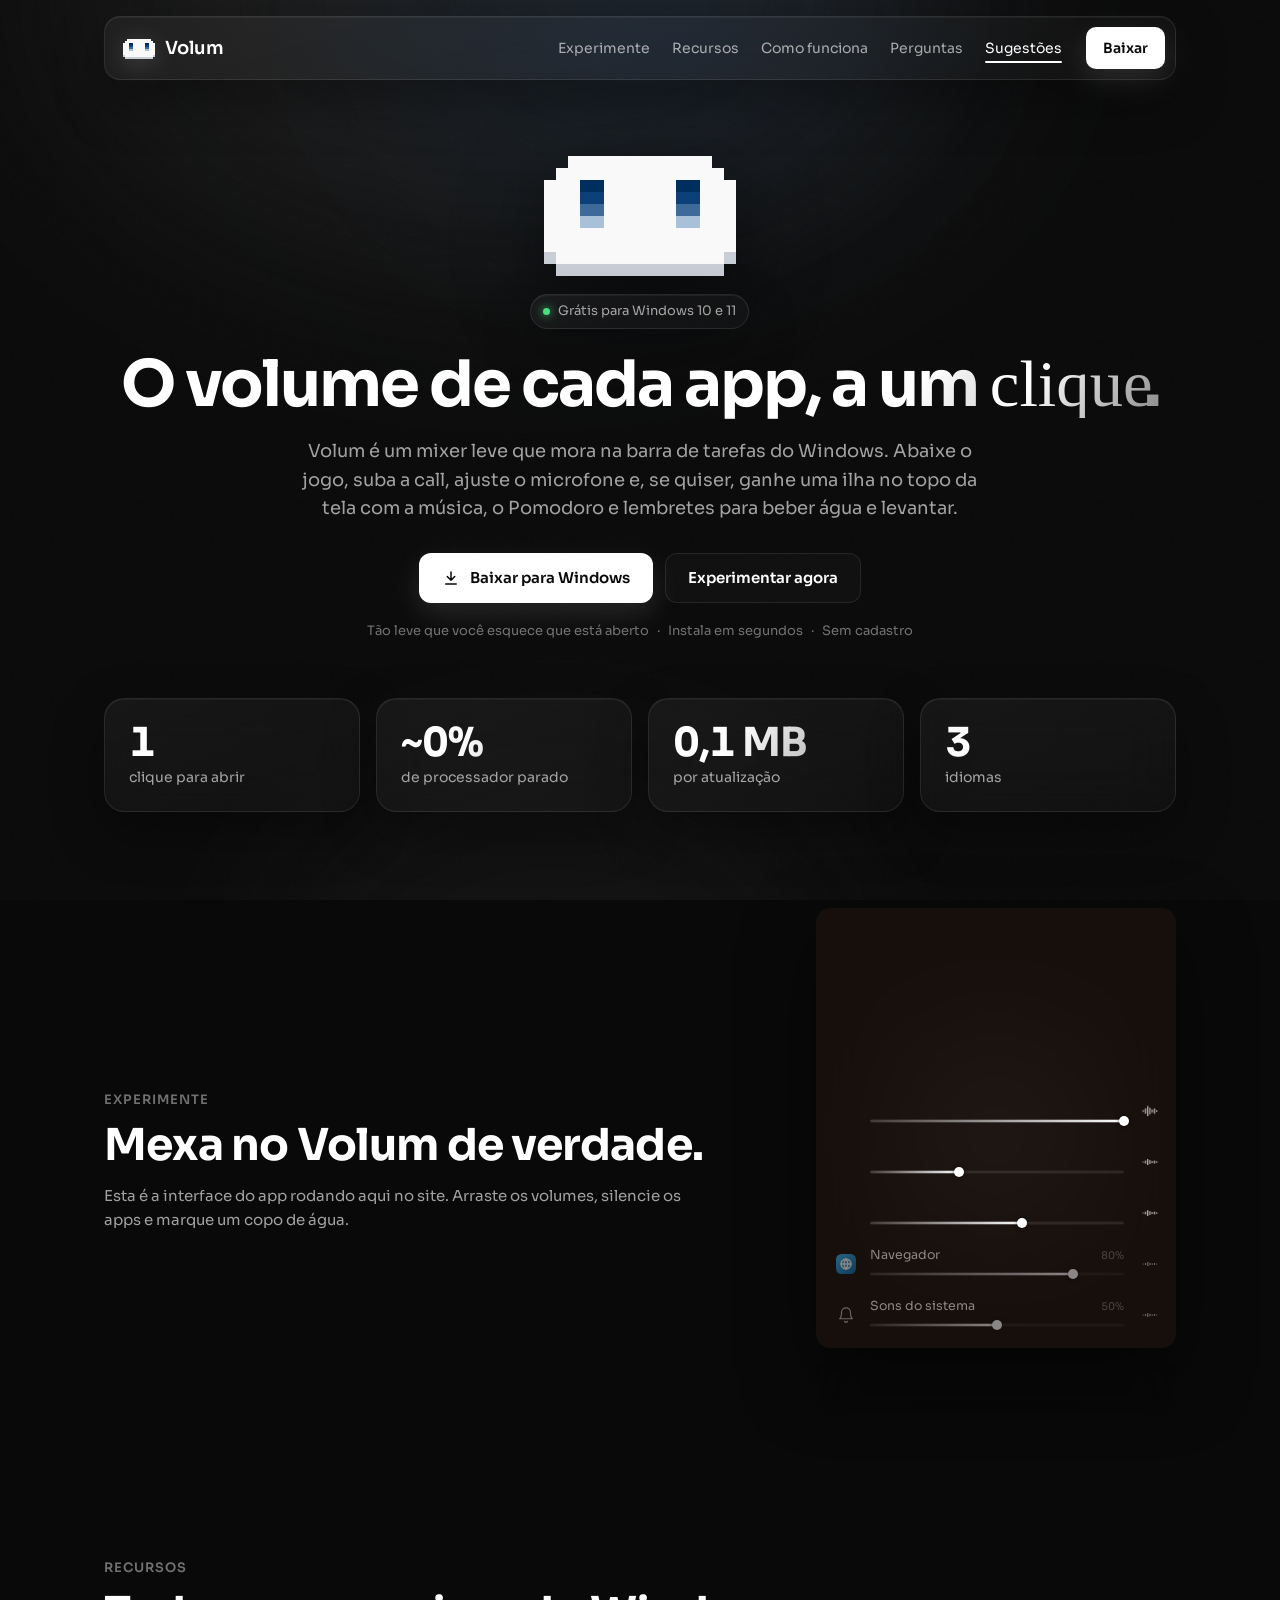
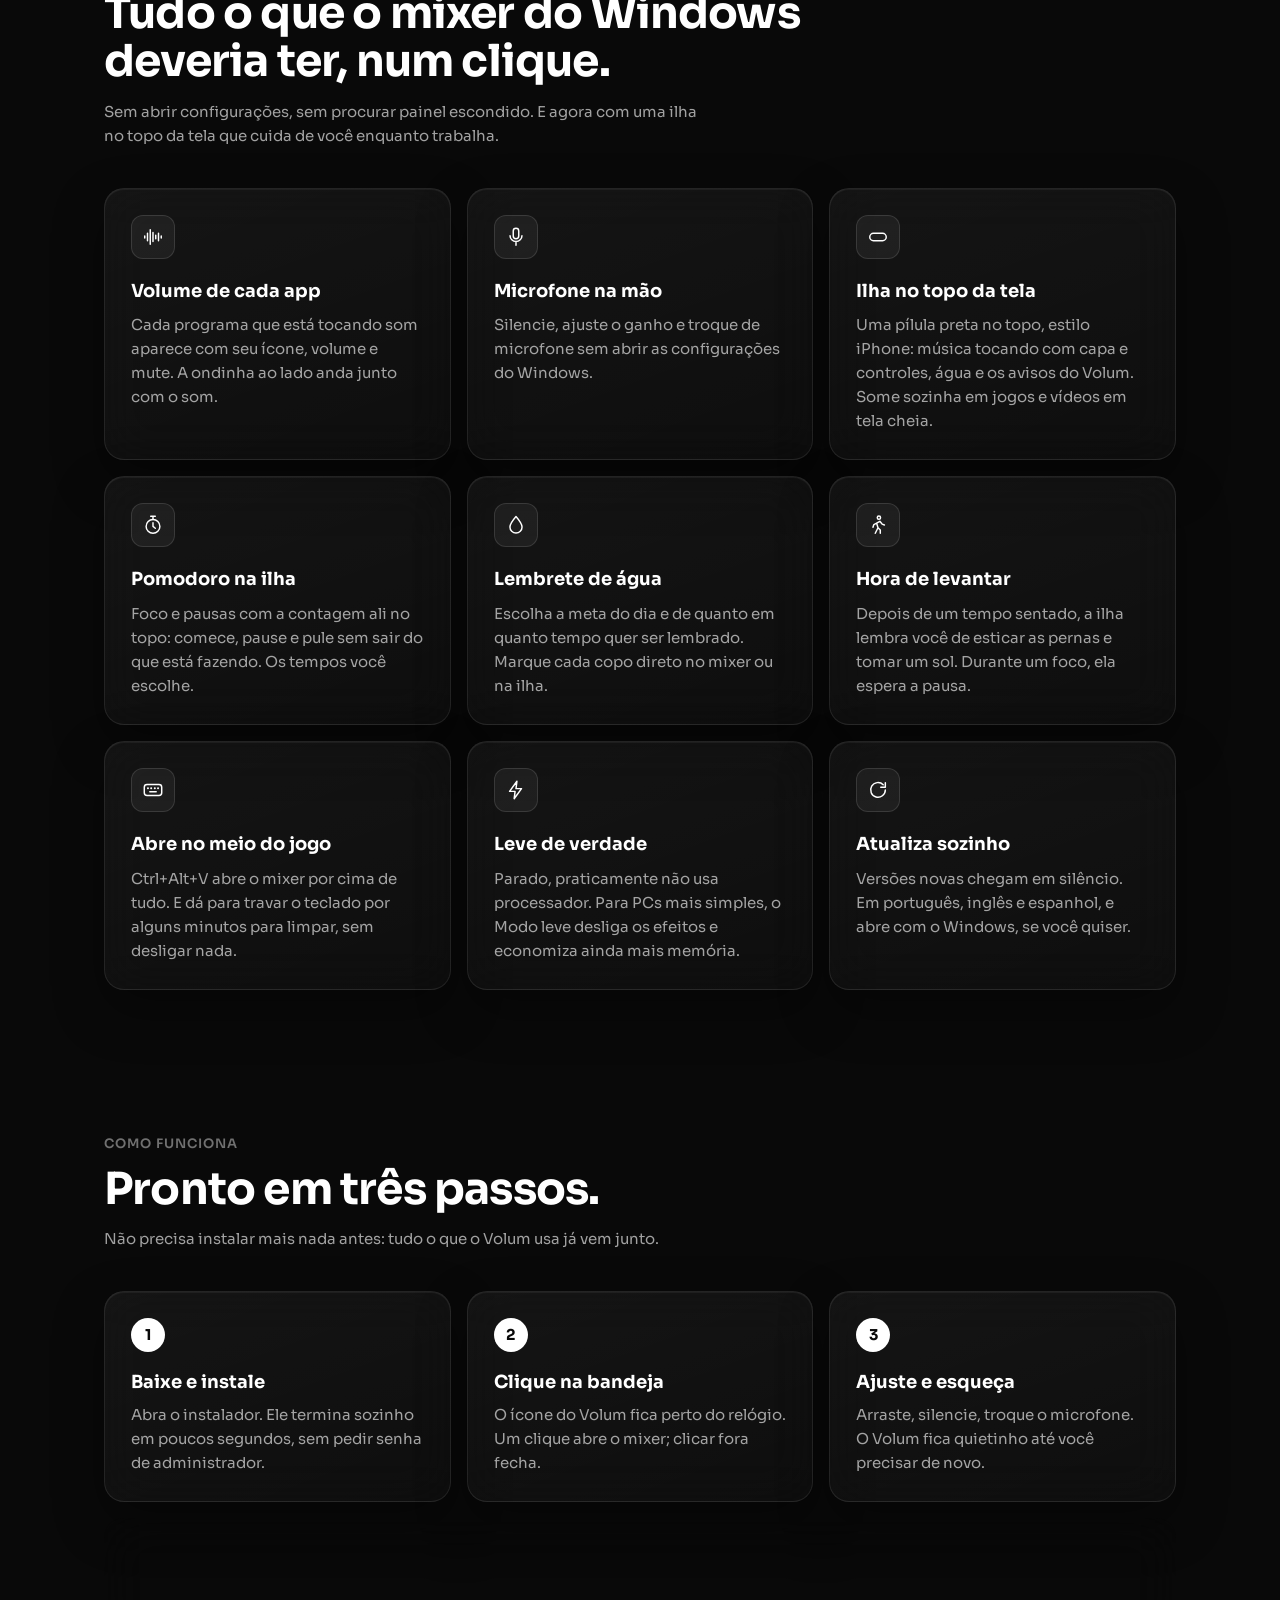
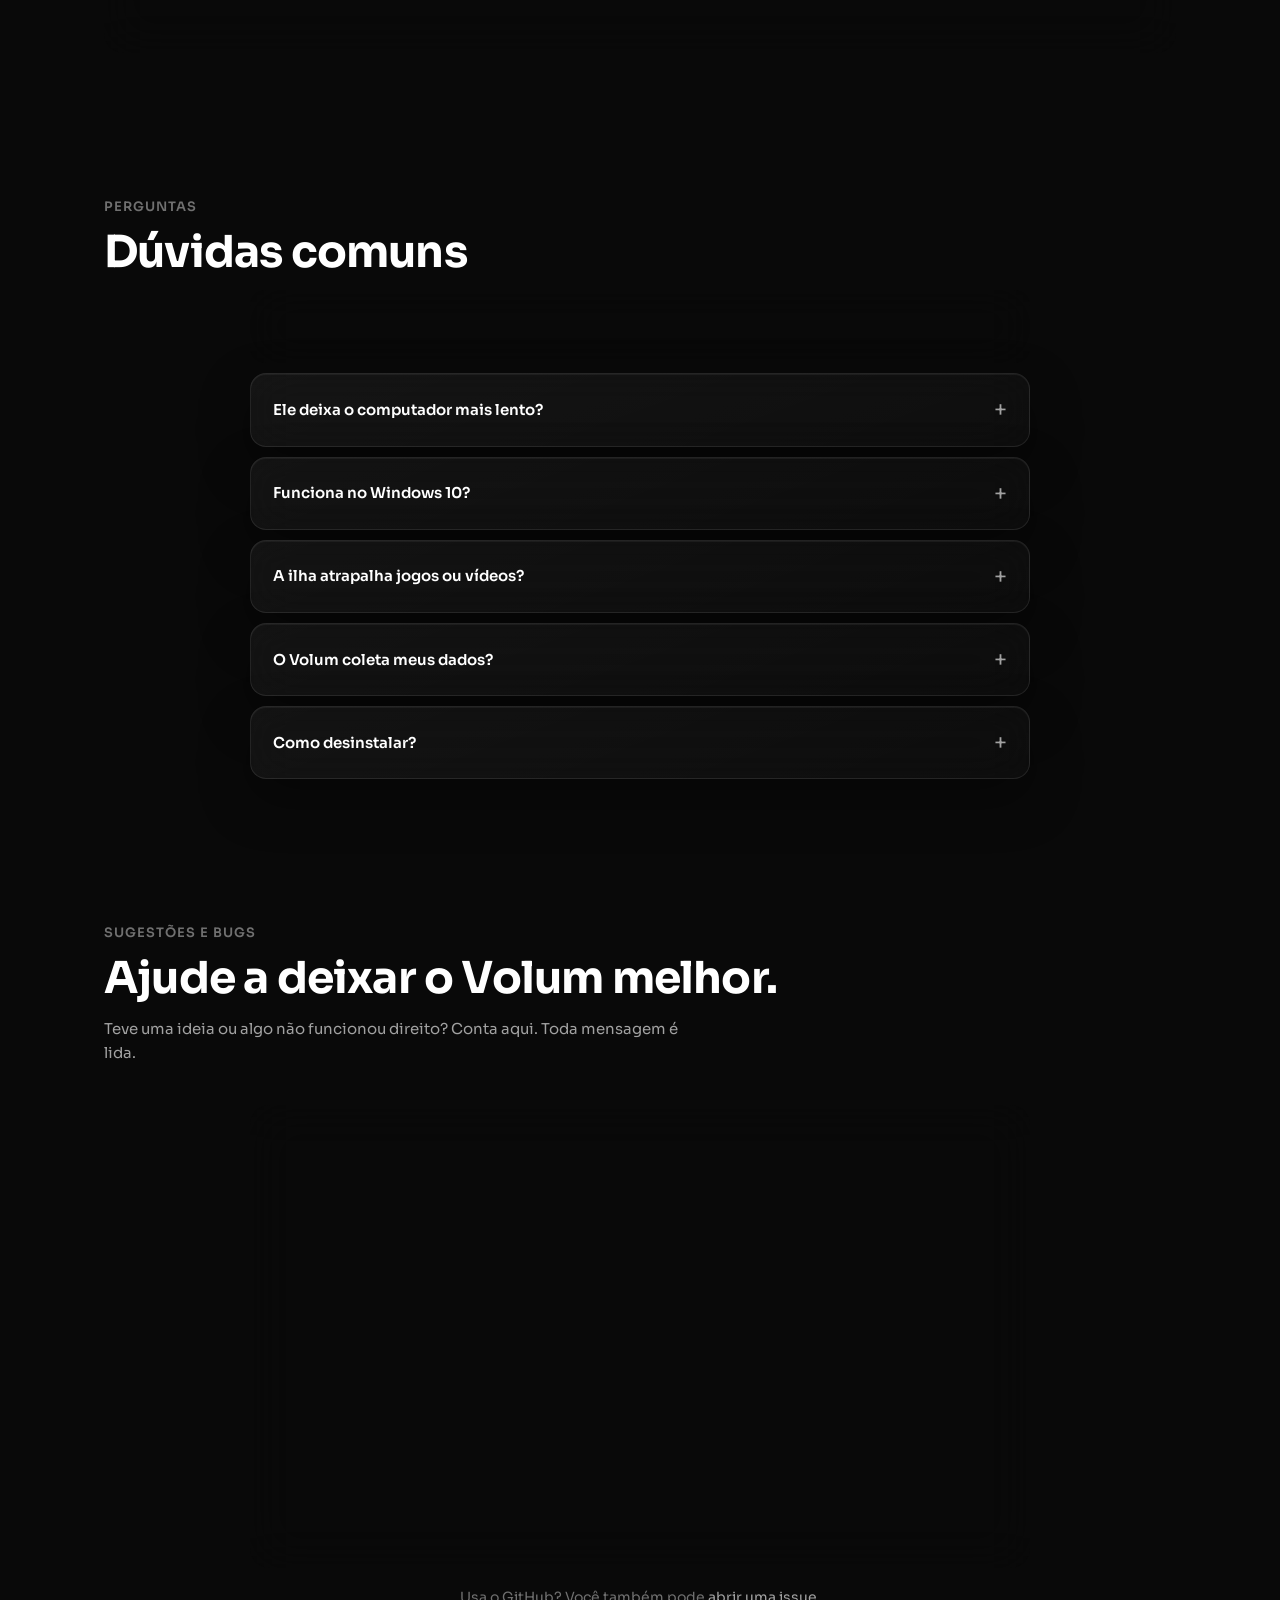
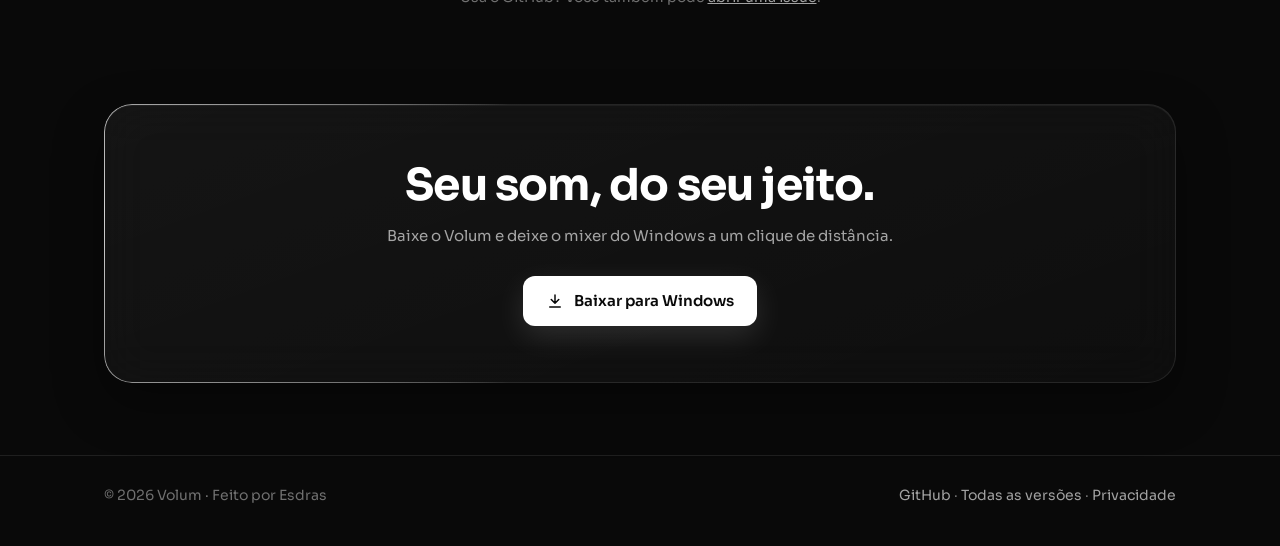
==== site/index.html @ b15232de "Versão 0.3.1 e pacote da Microsoft Store - Ícone preto (bandeja, .exe, instalador, site e configuraç" ====
<!DOCTYPE html>
<html lang="pt-BR">
<head>
  <meta charset="utf-8">
  <meta name="viewport" content="width=device-width, initial-scale=1">
  <title>Volum — o volume de cada app, a um clique</title>
  <meta name="description" content="Volum é um mixer de volume leve para Windows: controle o som de cada aplicativo e do microfone direto da barra de tarefas.">
  <meta name="theme-color" content="#090909">
  <!-- Card de compartilhamento (WhatsApp, redes sociais): título, descrição e imagem -->
  <meta property="og:type" content="website">
  <meta property="og:site_name" content="Volum">
  <meta property="og:title" content="Volum — o volume de cada app, a um clique">
  <meta property="og:description" content="Mixer de volume leve e grátis para Windows: ajuste o som de cada app e do microfone direto da barra de tarefas.">
  <meta property="og:url" content="https://esdrasstm.github.io/Volum/">
  <meta property="og:image" content="https://esdrasstm.github.io/Volum/og.jpg">
  <meta property="og:image:width" content="1200">
  <meta property="og:image:height" content="630">
  <meta property="og:locale" content="pt_BR">
  <meta name="twitter:card" content="summary_large_image">
  <link rel="icon" href="data:image/svg+xml,<svg xmlns='http://www.w3.org/2000/svg' viewBox='0 0 32 32'><circle cx='16' cy='16' r='15.5' fill='%23090909' stroke='%23ffffff' stroke-opacity='.27'/><g stroke='%23fff' stroke-width='2.5' stroke-linecap='round'><line x1='9' y1='7' x2='9' y2='25'/><line x1='16' y1='7' x2='16' y2='25'/><line x1='23' y1='7' x2='23' y2='25'/></g><g fill='%23fff'><circle cx='9' cy='20' r='3.5'/><circle cx='16' cy='11' r='3.5'/><circle cx='23' cy='17' r='3.5'/></g></svg>">
  <link rel="stylesheet" href="../LeveMixerWeb/wwwroot/mascot.css">
  <style>
    /* =========================================================
       Volum — landing page (local)
       Cores e medidas nas variáveis abaixo. Direção do Figma (09/10):
       laranja (#ED5A23), fundo marrom bem escuro com brilho quente no topo, vidro.
       ========================================================= */
    :root {
      --accent: #ed5a23;
      --accent-2: #f5895a;
      --accent-ring: rgba(237, 90, 35, .35);
      --meter-a: #4ade80;
      --meter-b: #2dd4bf;

      --bg: #0e0603;
      --text: #f7f2ef;
      --subtext: #b3a59e;
      --muted: #7d6e67;
      --glass: rgba(255, 236, 225, .045);
      --glass-strong: rgba(255, 236, 225, .075);
      --border: rgba(255, 230, 215, .10);
      --highlight: rgba(255, 240, 230, .12);
      --font-script: "Bernadette", cursive;   /* o "clique" do título (arquivo em fonts/) */

      --radius: 20px;
      --max: 1120px;
      --font: "Segoe UI Variable Text", "Segoe UI", system-ui, -apple-system, sans-serif;
      --font-display: "Segoe UI Variable Display", "Segoe UI", system-ui, -apple-system, sans-serif;
    }

    /* Fonte do "clique": usa a instalada no computador ou o arquivo da pasta fonts/ */
    @font-face {
      font-family: "Bernadette";
      src: local("Bernadette"), url("fonts/bernadette.ttf") format("truetype");
      font-display: swap;
    }

    * { box-sizing: border-box; }
    html { scroll-behavior: smooth; }
    body {
      margin: 0;
      background: var(--bg);
      color: var(--text);
      font-family: var(--font);
      font-size: 16px;
      line-height: 1.6;
      -webkit-font-smoothing: antialiased;
      overflow-x: hidden;
    }
    a { color: inherit; }
    img, svg { display: block; }

    /* Fundo: manchas de cor desfocadas (é o que dá graça ao vidro) */
    .backdrop {
      position: fixed;
      inset: 0;
      z-index: -1;
      overflow: hidden;
      pointer-events: none;
    }
    .blob {
      position: absolute;
      border-radius: 50%;
      filter: blur(90px);
      opacity: .55;
    }
    /* Brilho quente no topo (como no Figma) que some para o marrom escuro */
    .blob.b1 { width: 900px; height: 520px; background: #7a2208; top: -260px; left: 5%; opacity: .7; filter: blur(110px); }
    .blob.b2 { width: 520px; height: 420px; background: #c2410c; top: -220px; left: 30%; opacity: .25; filter: blur(120px); }
    .blob.b3 { width: 600px; height: 500px; background: #5a1a06; bottom: -360px; left: 20%; opacity: .25; }
    .grain {
      position: absolute;
      inset: 0;
      opacity: .05;
      background-image: url("data:image/svg+xml;utf8,<svg xmlns='http://www.w3.org/2000/svg' width='160' height='160'><filter id='n'><feTurbulence type='fractalNoise' baseFrequency='.9' numOctaves='2' stitchTiles='stitch'/><feColorMatrix values='0 0 0 0 1  0 0 0 0 1  0 0 0 0 1  0 0 0 .6 0'/></filter><rect width='100%' height='100%' filter='url(%23n)'/></svg>");
    }

    .wrap { width: 100%; max-width: var(--max); margin: 0 auto; padding: 0 24px; }

    /* Vidro reutilizável */
    .glass {
      background: linear-gradient(160deg, var(--glass-strong), var(--glass));
      border: 1px solid var(--border);
      box-shadow: inset 0 1px 0 var(--highlight), 0 20px 50px rgba(0, 0, 0, .35);
      backdrop-filter: blur(24px) saturate(140%);
      -webkit-backdrop-filter: blur(24px) saturate(140%);
    }

    /* ---------- Topo ---------- */
    .nav {
      position: sticky;
      top: 16px;
      z-index: 10;
      margin-top: 16px;
    }
    .nav-inner {
      display: flex;
      align-items: center;
      gap: 24px;
      padding: 10px 10px 10px 18px;
      border-radius: 16px;
    }
    .brand {
      display: flex;
      align-items: center;
      gap: 10px;
      font-family: var(--font-display);
      font-weight: 600;
      font-size: 18px;
      text-decoration: none;
      margin-right: auto;
    }
    .brand svg { width: 28px; height: 28px; filter: drop-shadow(0 4px 12px var(--accent-ring)); }
    .nav-links { display: flex; gap: 22px; }
    .nav-links a { color: var(--subtext); text-decoration: none; font-size: 14px; transition: color .2s; }
    .nav-links a:hover { color: var(--text); }

    .btn {
      display: inline-flex;
      align-items: center;
      gap: 10px;
      padding: 12px 22px;
      border-radius: 12px;
      border: 1px solid transparent;
      font: inherit;
      font-weight: 600;
      text-decoration: none;
      cursor: pointer;
      transition: transform .2s cubic-bezier(.34, 1.56, .64, 1), box-shadow .25s, background .25s;
    }
    .btn:active { transform: scale(.97); }
    .btn svg { width: 18px; height: 18px; }
    .btn-primary {
      color: #fff;
      background: linear-gradient(135deg, var(--accent-2), var(--accent));
      box-shadow: 0 8px 28px var(--accent-ring), inset 0 1px 0 rgba(255, 255, 255, .25);
    }
    .btn-primary:hover { transform: translateY(-2px); box-shadow: 0 14px 36px var(--accent-ring), inset 0 1px 0 rgba(255, 255, 255, .25); }
    .btn-ghost { color: var(--text); background: var(--glass); border-color: var(--border); }
    .btn-ghost:hover { background: var(--glass-strong); }
    .btn-small { padding: 9px 16px; font-size: 14px; border-radius: 10px; }

    /* ---------- Hero ---------- */
    /* Hero colado no menu. Tudo alinhado pelo topo: quando o mixer abre as configurações,
       ele cresce só para baixo e o texto da esquerda não sai do lugar. */
    .hero {
      display: grid;
      grid-template-columns: 1.05fr .95fr;
      align-items: start;
      gap: 56px;
      padding: 36px 0 64px;
    }
    .hero-copy { padding-top: 56px; }   /* centraliza o texto com o mixer fechado */
    .pill {
      display: inline-flex;
      align-items: center;
      gap: 8px;
      padding: 6px 12px;
      border-radius: 99px;
      font-size: 13px;
      color: var(--subtext);
    }
    .pill .dot { width: 7px; height: 7px; border-radius: 50%; background: var(--meter-a); box-shadow: 0 0 10px var(--meter-a); }
    h1 {
      margin: 20px 0 18px;
      font-family: var(--font-display);
      font-size: clamp(40px, 5.4vw, 64px);
      line-height: 1.04;
      letter-spacing: -1.5px;
      font-weight: 700;
    }
    h1 .grad {
      background: linear-gradient(120deg, var(--accent-2), var(--accent));
      -webkit-background-clip: text;
      background-clip: text;
      color: transparent;
    }
    h1 .script {   /* "clique" em letra cursiva (bloco próprio para poder animar a "escrita") */
      display: inline-block;
      font-family: var(--font-script);
      font-style: normal;
      font-weight: 400;
      font-size: 1.04em;
      letter-spacing: 0;
      padding: 0 .02em;
      margin-right: -.14em;   /* a Bernadette tem uma sobra à direita: cola o ponto final */
      background: linear-gradient(120deg, var(--accent-2), var(--accent));
      -webkit-background-clip: text;
      background-clip: text;
      color: transparent;
    }
    .lead { font-size: 18px; color: var(--subtext); max-width: 34em; margin: 0 0 30px; }
    .cta { display: flex; flex-wrap: wrap; gap: 12px; }
    .meta { margin-top: 18px; font-size: 13px; color: var(--muted); }
    .meta span + span::before { content: "·"; margin: 0 8px; }

    /* ---------- Demo interativa (o app de verdade rodando num iframe: demo.html) ----------
       Presa pelo topo: ao abrir as configurações, o mixer cresce só para baixo (a barra de
       tarefas desenhada desce junto). O vidro é o backdrop-filter do iframe. */
    .stage {
      position: relative;
      display: flex;
      flex-direction: column;
      justify-content: flex-start;
      align-items: center;
    }
    .stage::before {   /* brilho atrás do mixer */
      content: "";
      position: absolute;
      inset: 5% 10% 15%;
      background: radial-gradient(circle, var(--accent-ring), transparent 70%);
      filter: blur(30px);
      pointer-events: none;
    }
    .demo { position: relative; width: 360px; max-width: 100%; margin-bottom: 14px; }
    .demo iframe {
      display: block;
      width: 100%;
      height: 470px;              /* o app manda a altura certa assim que carrega */
      border: 0;
      border-radius: 14px;
      background: transparent;
      backdrop-filter: blur(28px) saturate(150%);
      -webkit-backdrop-filter: blur(28px) saturate(150%);
      box-shadow: 0 30px 70px rgba(0, 0, 0, .5);
      transition: opacity .2s ease, transform .25s cubic-bezier(.16, 1, .3, 1);
    }
    .demo.lite iframe { backdrop-filter: none; -webkit-backdrop-filter: none; }
    .demo.min iframe { opacity: 0; transform: translateY(14px) scale(.97); pointer-events: none; }

    /* Barra de tarefas desenhada, com o ícone do Volum na bandeja */
    .taskbar {
      position: relative;
      display: flex;
      align-items: center;
      gap: 10px;
      width: 360px;
      max-width: 100%;
      padding: 8px 12px;
      border-radius: 14px;
      font-size: 12px;
      color: var(--subtext);
    }
    .taskbar .hint { margin-right: auto; transition: color .3s; }
    .demo.min + .taskbar .hint { color: var(--text); }
    .tray-btn {
      position: relative;
      width: 34px; height: 34px;
      display: grid; place-items: center;
      border: 0; border-radius: 9px;
      background: transparent;
      cursor: pointer;
      transition: background .2s;
    }
    .tray-btn:hover { background: rgba(255, 255, 255, .1); }
    .tray-btn svg { width: 20px; height: 20px; }
    .demo.min + .taskbar .tray-btn::after {   /* chama atenção quando o mixer está fechado */
      content: "";
      position: absolute; inset: 2px;
      border-radius: 9px;
      border: 2px solid var(--accent-2);
      animation: ping 1.6s ease-out infinite;
    }
    @keyframes ping { from { opacity: .9; transform: scale(.8); } to { opacity: 0; transform: scale(1.35); } }
    .clock { font-variant-numeric: tabular-nums; text-align: right; line-height: 1.25; }

    /* ---------- Seções ---------- */
    section { padding: 72px 0; }
    .eyebrow {
      font-size: 13px; font-weight: 600; letter-spacing: 1px; text-transform: uppercase;
      color: var(--accent-2);
    }
    h2 {
      margin: 10px 0 14px;
      font-family: var(--font-display);
      font-size: clamp(30px, 3.6vw, 44px);
      line-height: 1.1;
      letter-spacing: -.8px;
    }
    .section-lead { color: var(--subtext); max-width: 40em; margin: 0 0 40px; }

    .features {
      display: grid;
      grid-template-columns: repeat(3, 1fr);
      gap: 16px;
    }
    .card {
      padding: 26px;
      border-radius: var(--radius);
      transition: transform .3s cubic-bezier(.16, 1, .3, 1), border-color .3s;
    }
    .card:hover { transform: translateY(-4px); border-color: rgba(245, 137, 90, .35); }
    .card .icon {
      width: 44px; height: 44px; border-radius: 12px;
      display: grid; place-items: center;
      background: linear-gradient(135deg, rgba(245, 137, 90, .22), rgba(237, 90, 35, .08));
      border: 1px solid rgba(245, 137, 90, .3);
      color: #ffc2a6;
      margin-bottom: 18px;
    }
    .card .icon svg { width: 22px; height: 22px; }
    .card h3 { margin: 0 0 8px; font-size: 18px; font-family: var(--font-display); }
    .card p { margin: 0; color: var(--subtext); font-size: 15px; }

    /* Passos */
    .steps { display: grid; grid-template-columns: repeat(3, 1fr); gap: 16px; counter-reset: step; }
    .step { padding: 26px; border-radius: var(--radius); }
    .step::before {
      counter-increment: step;
      content: counter(step);
      display: grid; place-items: center;
      width: 34px; height: 34px; border-radius: 50%;
      margin-bottom: 16px;
      font-weight: 700;
      background: linear-gradient(135deg, var(--accent-2), var(--accent));
      box-shadow: 0 6px 18px var(--accent-ring);
    }
    .step h3 { margin: 0 0 6px; font-size: 18px; font-family: var(--font-display); }
    .step p { margin: 0; color: var(--subtext); font-size: 15px; }

    /* Aviso do SmartScreen */
    .notice {
      display: grid;
      grid-template-columns: auto 1fr;
      gap: 20px;
      padding: 26px 28px;
      border-radius: var(--radius);
      margin-top: 16px;
    }
    .notice .icon {
      width: 44px; height: 44px; border-radius: 12px;
      display: grid; place-items: center;
      background: rgba(250, 204, 21, .12); border: 1px solid rgba(250, 204, 21, .3); color: #fde68a;
    }
    .notice .icon svg { width: 22px; height: 22px; }
    .notice h3 { margin: 0 0 6px; font-size: 17px; }
    .notice p { margin: 0; color: var(--subtext); font-size: 15px; }
    .notice kbd {
      font: inherit; font-weight: 600; color: var(--text);
      padding: 1px 8px; border-radius: 6px;
      background: rgba(255, 255, 255, .08); border: 1px solid var(--border);
    }

    /* FAQ */
    .faq { display: grid; gap: 10px; max-width: 780px; margin: 0 auto; }   /* centralizada, como no Figma */
    details { border-radius: 16px; padding: 0 22px; }
    summary {
      list-style: none;
      cursor: pointer;
      padding: 18px 0;
      font-weight: 600;
      display: flex; justify-content: space-between; align-items: center; gap: 16px;
    }
    summary::-webkit-details-marker { display: none; }
    summary::after {
      content: "+"; font-size: 22px; font-weight: 400; color: var(--subtext);
      transition: transform .3s cubic-bezier(.16, 1, .3, 1);
    }
    details[open] summary::after { transform: rotate(45deg); }
    details p { margin: 0 0 18px; color: var(--subtext); }

    /* Sugestões e bugs (formulário) */
    .feedback { display: grid; gap: 18px; max-width: 780px; margin: 0 auto; padding: 26px; border-radius: var(--radius); }   /* centralizado, como a FAQ */
    .kind {
      justify-self: start;
      display: inline-flex; gap: 4px; padding: 4px;
      border-radius: 12px; background: rgba(0, 0, 0, .25); border: 1px solid var(--border);
    }
    .kind input { position: absolute; opacity: 0; pointer-events: none; }
    .kind span {
      display: block; padding: 8px 16px; border-radius: 9px;
      font-size: 14px; font-weight: 600; color: var(--subtext);
      cursor: pointer; transition: background .25s, color .25s, box-shadow .25s;
    }
    .kind span:hover { color: var(--text); }
    .kind input:checked + span {
      color: #fff;
      background: linear-gradient(135deg, var(--accent-2), var(--accent));
      box-shadow: 0 6px 18px var(--accent-ring), inset 0 1px 0 rgba(255, 255, 255, .25);
    }
    .kind input:focus-visible + span { outline: 2px solid var(--accent-2); outline-offset: 2px; }
    .field { display: grid; gap: 8px; font-size: 14px; font-weight: 600; }
    .field small { font-weight: 400; color: var(--muted); }
    .field textarea, .field input {
      width: 100%;
      font: inherit; font-size: 15px; font-weight: 400; color: var(--text);
      padding: 12px 14px; border-radius: 12px;
      background: rgba(0, 0, 0, .25); border: 1px solid var(--border);
      resize: vertical;
      transition: border-color .2s, box-shadow .2s;
    }
    .field textarea::placeholder, .field input::placeholder { color: var(--muted); }
    .field textarea:focus, .field input:focus { outline: none; border-color: rgba(245, 137, 90, .6); box-shadow: 0 0 0 3px var(--accent-ring); }
    .form-foot { display: flex; flex-wrap: wrap; align-items: center; justify-content: space-between; gap: 12px 16px; }
    .form-note { margin: 0; font-size: 13px; color: var(--muted); }
    .form-status { margin: 0; font-size: 14px; }
    .form-status:empty { display: none; }
    .form-status.ok { color: var(--meter-a); }
    .form-status.err { color: #fca5a5; }
    .feedback button[disabled] { opacity: .6; pointer-events: none; }
    .alt { margin: 18px 0 0; font-size: 14px; color: var(--muted); text-align: center; }
    .alt a { color: var(--subtext); }

    /* Chamada final */
    .final {
      text-align: center;
      padding: 56px 28px;
      border-radius: 28px;
      margin: 24px 0 72px;
    }
    .final h2 { margin-top: 0; }
    .final .section-lead { margin: 0 auto 28px; }
    .final .cta { justify-content: center; }

    footer {
      border-top: 1px solid var(--border);
      padding: 28px 0 40px;
      color: var(--muted);
      font-size: 14px;
    }
    footer .wrap { display: flex; flex-wrap: wrap; gap: 12px 24px; align-items: center; justify-content: space-between; }
    footer a { color: var(--subtext); text-decoration: none; }
    footer a:hover { color: var(--text); }

    /* Faixa de números (contam ao aparecer na tela) */
    .stats {
      display: grid;
      grid-template-columns: repeat(4, 1fr);
      gap: 16px;
      margin-bottom: 24px;
    }
    .stat { padding: 22px 24px; border-radius: var(--radius); }
    .stat b {
      display: block;
      font-family: var(--font-display);
      font-size: clamp(30px, 3.4vw, 40px);
      line-height: 1.1;
      letter-spacing: -1px;
      background: linear-gradient(120deg, #ffb48f, var(--accent));
      -webkit-background-clip: text;
      background-clip: text;
      color: transparent;
      font-variant-numeric: tabular-nums;
    }
    .stat > span { color: var(--subtext); font-size: 14px; }   /* só a legenda, não o número */

    /* =========================================================
       Movimento. Tudo que esconde algo só vale com a classe .js no <html> (o script liga):
       sem script, "modo Figma" ou "menos movimento" no Windows, tudo aparece parado.
       ========================================================= */
    :root { --ease-out: cubic-bezier(.16, 1, .3, 1); }

    /* Ao rolar: .reveal sobe e aparece; dentro de [data-stagger] os itens entram em sequência */
    .js .reveal {
      opacity: 0;
      transform: translateY(18px);
      transition: opacity .8s ease, transform .9s var(--ease-out), filter .8s ease, clip-path 1s var(--ease-out);
      transition-delay: var(--delay, 0ms);
    }
    .js .reveal:not(.glass) { filter: blur(5px); }          /* textos chegam desfocando para o nítido */
    .js .reveal.in { opacity: 1; transform: none; filter: none; }
    .js .reveal.zoom { transform: translateY(22px) scale(.965); }
    .js .reveal.zoom.in { transform: none; }
    /* Títulos sobem de trás de uma "máscara". A máscara fica num <span> interno (o script cria):
       no próprio h2 ela zeraria a área e o IntersectionObserver nunca veria o título entrar. */
    .js h2.reveal { filter: none; transform: none; }
    .js h2.reveal .mask-line {
      display: inline-block;
      clip-path: inset(0 0 100% 0);
      transform: translateY(45%);
      transition: clip-path 1s var(--ease-out), transform 1s var(--ease-out);
      transition-delay: var(--delay, 0ms);
    }
    .js h2.reveal.in .mask-line { clip-path: inset(-12% -6% -24% -6%); transform: none; }

    /* Entrada do hero quando a página abre (selo, título, texto, botões, demo) */
    .js .intro { animation: intro 1s var(--ease-out) both; animation-delay: calc(var(--i, 0) * 90ms + 80ms); }
    .js .intro-side { animation: intro-side 1.1s var(--ease-out) .35s both; }
    @keyframes intro { from { opacity: 0; transform: translateY(18px); filter: blur(6px); } }
    @keyframes intro-side { from { opacity: 0; transform: translateX(28px) scale(.98); } }
    /* "clique" aparece da esquerda para a direita, como escrito à mão */
    .js h1 .script { animation: write 1.1s cubic-bezier(.65, 0, .35, 1) .55s both; }
    @keyframes write {
      from { clip-path: inset(-25% 100% -35% -6%); }
      to   { clip-path: inset(-25% -12% -35% -6%); }
    }

    /* Âncoras do menu param abaixo do menu fixo */
    section { scroll-margin-top: 96px; }

    /* Menu: barra de progresso da página e estado compacto depois de rolar */
    .nav-inner { position: relative; transition: padding .35s var(--ease-out), background .35s, box-shadow .35s; }
    .nav.scrolled .nav-inner {
      padding-top: 7px; padding-bottom: 7px;
      background: linear-gradient(160deg, rgba(40, 20, 12, .82), rgba(22, 11, 7, .78));
      box-shadow: inset 0 1px 0 var(--highlight), 0 14px 40px rgba(0, 0, 0, .5);
    }
    .nav-links a { position: relative; }
    .nav-links a::after {   /* sublinhado da seção atual */
      content: ""; position: absolute; left: 0; right: 0; bottom: -4px; height: 2px; border-radius: 2px;
      background: var(--accent); transform: scaleX(0); transition: transform .35s var(--ease-out);
    }
    .nav-links a.active { color: var(--text); }
    .nav-links a.active::after { transform: scaleX(1); }
    .progress {
      position: absolute; left: 16px; right: 16px; bottom: 0; height: 2px; border-radius: 2px;
      background: linear-gradient(90deg, var(--accent), var(--accent-2));
      transform-origin: left; transform: scaleX(0);
      opacity: .9;
    }
    @supports (animation-timeline: scroll()) {
      .progress { animation: grow linear both; animation-timeline: scroll(root); }
      @keyframes grow { to { transform: scaleX(1); } }
      /* Brilho do fundo anda mais devagar que a página (profundidade) */
      .blob.b1 { animation: drift-a linear both; animation-timeline: scroll(root); }
      .blob.b2 { animation: drift-b linear both; animation-timeline: scroll(root); }
      @keyframes drift-a { to { transform: translate3d(-60px, -160px, 0); } }
      @keyframes drift-b { to { transform: translate3d(80px, -220px, 0); } }
    }

    /* Holofote: brilho laranja que segue o mouse dentro dos cartões */
    .card, .step, .stat, .notice, .final, .faq details { position: relative; isolation: isolate; }
    .card::after, .step::after, .stat::after, .notice::after, .final::after, .faq details::after {
      content: "";
      position: absolute; inset: 0; z-index: -1;
      border-radius: inherit;
      pointer-events: none;
      background: radial-gradient(360px circle at var(--mx, 50%) var(--my, 50%), rgba(245, 137, 90, .13), transparent 45%);
      opacity: 0;
      transition: opacity .35s ease;
    }
    .card:hover::after, .step:hover::after, .stat:hover::after, .notice:hover::after,
    .final:hover::after, .faq details:hover::after { opacity: 1; }
    .step, .stat { transition: transform .3s var(--ease-out), border-color .3s; }
    .step:hover, .stat:hover { transform: translateY(-3px); border-color: rgba(245, 137, 90, .3); }

    /* Ícones dos recursos dão uma leve inclinada */
    .card .icon { transition: transform .45s cubic-bezier(.34, 1.56, .64, 1), box-shadow .3s; }
    .card:hover .icon { transform: translateY(-2px) rotate(-7deg) scale(1.06); box-shadow: 0 8px 22px var(--accent-ring); }

    /* Reflexo que atravessa o botão principal */
    .btn-primary { position: relative; overflow: hidden; isolation: isolate; }
    .btn-primary::after {
      content: "";
      position: absolute; inset: 0; z-index: -1;
      background: linear-gradient(105deg, transparent 35%, rgba(255, 255, 255, .35) 50%, transparent 65%);
      transform: translateX(-120%);
    }
    .btn-primary > * { position: relative; }
    .btn-primary:hover::after { transform: translateX(120%); transition: transform .8s var(--ease-out); }

    /* Perguntas abrem e fecham deslizando (navegadores novos; nos antigos, abre direto) */
    :root { interpolate-size: allow-keywords; }
    .faq details::details-content {
      block-size: 0;
      overflow: hidden;
      opacity: 0;
      transition: block-size .4s var(--ease-out), opacity .3s ease, content-visibility .4s allow-discrete;
    }
    .faq details[open]::details-content { block-size: auto; opacity: 1; }

    /* Contorno de luz girando devagar na chamada final */
    @property --angle { syntax: "<angle>"; inherits: false; initial-value: 0deg; }
    .final::before {
      content: "";
      position: absolute; inset: -1px; z-index: -1;
      border-radius: inherit;
      padding: 1px;
      background: conic-gradient(from var(--angle), transparent 0 62%, rgba(245, 137, 90, .9) 76%, transparent 88%);
      -webkit-mask: linear-gradient(#000 0 0) content-box, linear-gradient(#000 0 0);
      -webkit-mask-composite: xor;
      mask: linear-gradient(#000 0 0) content-box exclude, linear-gradient(#000 0 0);
      animation: spin 7s linear infinite;
      pointer-events: none;
    }
    @keyframes spin { to { --angle: 360deg; } }

    /* ---------- Celular e tablet ---------- */
    @media (max-width: 900px) {
      .hero { grid-template-columns: 1fr; padding: 56px 0 40px; text-align: center; }
      .lead { margin-left: auto; margin-right: auto; }
      .cta { justify-content: center; }
      .features, .steps, .stats { grid-template-columns: 1fr 1fr; }
      .stage { text-align: left; }   /* o hero centraliza o texto; a demo não */
      .hero-copy { padding-top: 0; }
    }
    @media (max-width: 640px) {
      .nav-links { display: none; }
      .features, .steps { grid-template-columns: 1fr; }
      section { padding: 52px 0; }
      .wrap { padding: 0 16px; }
      .notice { grid-template-columns: 1fr; }
      .btn:not(.btn-small) { width: 100%; justify-content: center; }   /* o "Baixar" do topo fica pequeno */
      h2 br { display: none; }                                         /* deixa o título quebrar sozinho */
    }

    /* Quem pede menos movimento no sistema não vê animações */
    @media (prefers-reduced-motion: reduce) {
      *, *::before, *::after { animation: none !important; transition: none !important; }
      .js .reveal, .js .reveal.zoom { opacity: 1; transform: none; }
    }

    /* =========================================================
       Identidade do Volum (11/2026): a mesma do app. Fundo #090909, branco no lugar do laranja,
       fonte Sora, ícones de traço e o mascote em pixel art. Fica por cima das regras acima.
       ========================================================= */
    @font-face {
      font-family: "Sora";
      src: url("../LeveMixerWeb/wwwroot/fonts/Sora.woff2") format("woff2");
      font-weight: 100 800;
      font-display: swap;
    }
    :root {
      --accent: #ffffff;
      --accent-2: #ffffff;
      --accent-ring: rgba(255, 255, 255, .16);
      --bg: #090909;
      --text: #ffffff;
      --subtext: rgba(255, 255, 255, .62);
      --muted: rgba(255, 255, 255, .42);
      --glass: rgba(255, 255, 255, .025);
      --glass-strong: rgba(255, 255, 255, .05);
      --border: rgba(255, 255, 255, .09);
      --highlight: rgba(255, 255, 255, .05);
      --font: "Sora", "Segoe UI", system-ui, -apple-system, sans-serif;
      --font-display: "Sora", "Segoe UI", system-ui, -apple-system, sans-serif;
    }
    body { font-size: 15px; }

    /* Fundo: brilho neutro e frio no topo (no lugar do laranja quente) */
    .blob.b1 { background: #3b3b3b; opacity: .35; }
    .blob.b2 { background: #16314f; opacity: .3; }
    .blob.b3 { background: #222; opacity: .3; }

    /* Botões: o principal é branco com texto escuro */
    .btn-primary, .btn-primary:hover { color: #090909; background: #fff; box-shadow: 0 10px 30px rgba(255, 255, 255, .12); }
    .btn-primary:hover { box-shadow: 0 14px 38px rgba(255, 255, 255, .2); }
    .btn-primary::after { background: linear-gradient(105deg, transparent 35%, rgba(0, 0, 0, .1) 50%, transparent 65%); }

    /* Textos em degradê: do branco ao cinza */
    h1 { letter-spacing: -2px; }
    h1 .grad, h1 .script, .stat b {
      background: linear-gradient(120deg, #fff 30%, #8f8f8f);
      -webkit-background-clip: text; background-clip: text; color: transparent;
    }
    .eyebrow { color: var(--muted); }

    /* Cartões, passos, formulário e menu em tons neutros */
    .card:hover, .step:hover, .stat:hover { border-color: rgba(255, 255, 255, .22); }
    .card .icon { background: rgba(255, 255, 255, .05); border-color: rgba(255, 255, 255, .12); color: #fff; }
    .card:hover .icon { box-shadow: 0 8px 22px rgba(255, 255, 255, .08); }
    .step::before { background: #fff; color: #090909; box-shadow: none; }
    .kind input:checked + span { color: #090909; background: #fff; box-shadow: none; }
    .field textarea:focus, .field input:focus { border-color: rgba(255, 255, 255, .45); }
    .nav.scrolled .nav-inner { background: linear-gradient(160deg, rgba(24, 24, 24, .85), rgba(12, 12, 12, .82)); }
    .card::after, .step::after, .stat::after, .notice::after, .final::after, .faq details::after {
      background: radial-gradient(360px circle at var(--mx, 50%) var(--my, 50%), rgba(255, 255, 255, .07), transparent 45%);
    }
    .final::before { background: conic-gradient(from var(--angle), transparent 0 62%, rgba(255, 255, 255, .8) 76%, transparent 88%); }
    .demo.min + .taskbar .tray-btn::after { border-color: #fff; }
    .features { grid-template-columns: repeat(3, 1fr); }

    /* Mascote em pixel art (desenho do shared.js do app, animações no mascot.css) */
    .brand .brand-mascot { display: block; line-height: 0; }
    .brand .brand-mascot .mascot.px { display: block; width: 32px; height: 22px; }
    #trayMascot { display: block; line-height: 0; }
    #trayMascot .mascot.px { display: block; width: 24px; height: 16.5px; }

    /* ---------- Hero centralizado, com o mascote grande ---------- */
    .hero { grid-template-columns: 1fr; justify-items: center; text-align: center; gap: 0; padding: 40px 0 56px; }
    .hero-copy { padding-top: 0; display: flex; flex-direction: column; align-items: center; }
    .lead { margin-left: auto; margin-right: auto; max-width: 38em; }
    .cta { justify-content: center; }
    .hero-mascot {
      display: block;
      width: 216px;
      height: 168px;
      margin: 0 auto 6px;
      padding: 0;
      border: 0;
      background: none;
      cursor: pointer;
      filter: drop-shadow(0 24px 40px rgba(0, 0, 0, .55));
    }
    .hero-mascot:focus-visible { outline: 2px solid #fff; outline-offset: 6px; border-radius: 12px; }
    .hero-mascot svg { display: block; width: 100%; height: 100%; overflow: visible; }
    /* Pulinho (em pixels inteiros, como nos jogos antigos) */
    .hero-mascot.hop .hm-body { animation: hm-hop .5s step-end; }
    @keyframes hm-hop { 0% { transform: translateY(-1px); } 20% { transform: translateY(-2px); } 45% { transform: translateY(-1px); } 70%, 100% { transform: translateY(0); } }

    /* ---------- Experimente: a demo do mixer ao lado do texto ---------- */
    .try { display: grid; grid-template-columns: 1fr auto; align-items: center; gap: 56px; }
    .try .section-lead { margin-bottom: 0; }
    .stage::before { background: radial-gradient(circle, rgba(255, 255, 255, .08), transparent 70%); }

    @media (max-width: 900px) {
      .features { grid-template-columns: 1fr 1fr; }
      .try { grid-template-columns: 1fr; gap: 32px; text-align: center; }
      .try .section-lead { margin: 0 auto; }
    }
    @media (max-width: 640px) {
      .features { grid-template-columns: 1fr; }
      .hero-mascot { width: 162px; height: 126px; }
    }
  </style>
</head>
<body>

  <div class="backdrop" aria-hidden="true">
    <div class="blob b1"></div>
    <div class="blob b2"></div>
    <div class="blob b3"></div>
    <div class="grain"></div>
  </div>

  <!-- ===================== Topo ===================== -->
  <header class="nav wrap">
    <div class="nav-inner glass">
      <a class="brand" href="#">
        <span class="brand-mascot" id="navMascot" aria-hidden="true"></span>
        Volum
      </a>
      <nav class="nav-links" aria-label="Seções">
        <a href="#experimente">Experimente</a>
        <a href="#recursos">Recursos</a>
        <a href="#como-funciona">Como funciona</a>
        <a href="#perguntas">Perguntas</a>
        <a href="#sugestoes">Sugestões</a>
      </nav>
      <a class="btn btn-primary btn-small download-link" data-goatcounter-click="baixar-menu" href="https://github.com/esdrasstm/Volum/releases/latest/download/Volum-win-Setup.exe">Baixar</a>
      <span class="progress" aria-hidden="true"></span>
    </div>
  </header>

  <main class="wrap">

    <!-- ===================== Hero ===================== -->
    <div class="hero">
      <div class="hero-copy">
        <!-- Mascote do Volum em pixel art: os olhos seguem o mouse, pisca sozinho, fica feliz no "Baixar"
             e pula quando clicam nele (script no fim da página) -->
        <button class="hero-mascot intro" id="heroMascot" style="--i:0" type="button" aria-label="Mascote do Volum"></button>
        <span class="pill glass intro" style="--i:1"><span class="dot"></span> Grátis para Windows 10 e 11</span>
        <h1 class="intro" style="--i:2">O volume de cada app, <span class="grad">a um <em class="script">clique</em>.</span></h1>
        <p class="lead intro" style="--i:3">
          Volum é um mixer leve que mora na barra de tarefas do Windows. Abaixe o jogo, suba a call, ajuste o microfone
          e, se quiser, ganhe uma ilha no topo da tela com a música, o Pomodoro e lembretes para beber água e levantar.
        </p>
        <div class="cta intro" style="--i:4">
          <a class="btn btn-primary download-link" data-goatcounter-click="baixar-topo" href="https://github.com/esdrasstm/Volum/releases/latest/download/Volum-win-Setup.exe">
            <svg viewBox="0 0 24 24" fill="none" stroke="currentColor" stroke-width="2" stroke-linecap="round" stroke-linejoin="round" aria-hidden="true"><path d="M12 4v11M7 10l5 5 5-5M5 20h14"/></svg>
            Baixar para Windows
          </a>
          <a class="btn btn-ghost" href="#experimente">Experimentar agora</a>
        </div>
        <div class="meta intro" style="--i:5"><span>Tão leve que você esquece que está aberto</span><span>Instala em segundos</span><span>Sem cadastro</span></div>
      </div>
    </div>

    <!-- ===================== Números (contam ao aparecer) ===================== -->
    <div class="stats" data-stagger>
      <div class="stat glass"><b><span data-count="1">1</span></b><span>clique para abrir</span></div>
      <div class="stat glass"><b>~<span data-count="0">0</span>%</b><span>de processador parado</span></div>
      <div class="stat glass"><b><span data-count="0.1" data-decimals="1">0,1</span> MB</b><span>por atualização</span></div>
      <div class="stat glass"><b><span data-count="3">3</span></b><span>idiomas</span></div>
    </div>

    <!-- ===================== Experimente: a interface do app de verdade (demo.html) ===================== -->
    <section id="experimente" class="try">
      <div class="try-copy">
        <div class="eyebrow reveal">Experimente</div>
        <h2 class="reveal">Mexa no Volum de verdade.</h2>
        <p class="section-lead reveal">Esta é a interface do app rodando aqui no site. Arraste os volumes, silencie os apps e marque um copo de água.</p>
      </div>
      <!-- Demo interativa: é a interface do app de verdade (demo.html), dá para mexer em tudo -->
      <div class="stage reveal zoom">
        <div class="demo" id="demo">
          <iframe id="demoFrame" src="demo.html" title="Demonstração interativa do Volum: mexa nos volumes e nas configurações"></iframe>
        </div>
        <div class="taskbar glass">
          <span class="hint" id="demoHint">Experimente: arraste e silencie os apps</span>
          <button class="tray-btn" id="trayBtn" title="Volum" aria-label="Abrir ou fechar o Volum"><span id="trayMascot" aria-hidden="true"></span></button>
          <span class="clock" id="clock">12:00<br>08/10</span>
        </div>
      </div>
    </section>

    <!-- ===================== Recursos ===================== -->
    <section id="recursos">
      <div class="eyebrow reveal">Recursos</div>
      <h2 class="reveal">Tudo o que o mixer do Windows <br>deveria ter, num clique.</h2>
      <p class="section-lead reveal">Sem abrir configurações, sem procurar painel escondido. E agora com uma ilha no topo da tela que cuida de você enquanto trabalha.</p>

      <div class="features" data-stagger>
        <article class="card glass">
          <div class="icon"><svg viewBox="0 0 24 24" fill="none" stroke="currentColor" stroke-width="1.6" stroke-linecap="round"><path d="M3 11v2M6 8v8M9 4v16M12 7v10M15 10v4M18 8v8M21 11v2"/></svg></div>
          <h3>Volume de cada app</h3>
          <p>Cada programa que está tocando som aparece com seu ícone, volume e mute. A ondinha ao lado anda junto com o som.</p>
        </article>
        <article class="card glass">
          <div class="icon"><svg viewBox="0 0 24 24" fill="none" stroke="currentColor" stroke-width="1.6" stroke-linecap="round" stroke-linejoin="round"><rect x="9" y="2.5" width="6" height="11.5" rx="3"/><path d="M18.5 10.5a6.5 6.5 0 0 1-13 0M12 17v4"/></svg></div>
          <h3>Microfone na mão</h3>
          <p>Silencie, ajuste o ganho e troque de microfone sem abrir as configurações do Windows.</p>
        </article>
        <article class="card glass">
          <div class="icon"><svg viewBox="0 0 24 24" fill="none" stroke="currentColor" stroke-width="1.6" stroke-linecap="round" stroke-linejoin="round"><rect x="3" y="8" width="18" height="8" rx="4"/></svg></div>
          <h3>Ilha no topo da tela</h3>
          <p>Uma pílula preta no topo, estilo iPhone: música tocando com capa e controles, água e os avisos do Volum. Some sozinha em jogos e vídeos em tela cheia.</p>
        </article>
        <article class="card glass">
          <div class="icon"><svg viewBox="0 0 24 24" fill="none" stroke="currentColor" stroke-width="1.6" stroke-linecap="round" stroke-linejoin="round"><circle cx="12" cy="13.5" r="7.5"/><path d="M12 9.5v4l2.5 2M9.5 2.5h5M12 2.5V6"/></svg></div>
          <h3>Pomodoro na ilha</h3>
          <p>Foco e pausas com a contagem ali no topo: comece, pause e pule sem sair do que está fazendo. Os tempos você escolhe.</p>
        </article>
        <article class="card glass">
          <div class="icon"><svg viewBox="0 0 24 24" fill="none" stroke="currentColor" stroke-width="1.6" stroke-linecap="round" stroke-linejoin="round"><path d="M12 2.8c3.7 4.3 6.6 8 6.6 11.4a6.6 6.6 0 0 1-13.2 0C5.4 10.8 8.3 7.1 12 2.8z"/></svg></div>
          <h3>Lembrete de água</h3>
          <p>Escolha a meta do dia e de quanto em quanto tempo quer ser lembrado. Marque cada copo direto no mixer ou na ilha.</p>
        </article>
        <article class="card glass">
          <div class="icon"><svg viewBox="0 0 24 24" fill="none" stroke="currentColor" stroke-width="1.6" stroke-linecap="round" stroke-linejoin="round"><circle cx="13" cy="4" r="1.8"/><path d="M9 21l3-6 2.5 2.5V21M12 15l-1.5-5 3.5-2 2.5 3 2.5 1M10.5 10l-3 1.5-1 3"/></svg></div>
          <h3>Hora de levantar</h3>
          <p>Depois de um tempo sentado, a ilha lembra você de esticar as pernas e tomar um sol. Durante um foco, ela espera a pausa.</p>
        </article>
        <article class="card glass">
          <div class="icon"><svg viewBox="0 0 24 24" fill="none" stroke="currentColor" stroke-width="1.6" stroke-linecap="round" stroke-linejoin="round"><rect x="2.5" y="6" width="19" height="12" rx="3"/><path d="M6.5 10h.01M10 10h.01M14 10h.01M17.5 10h.01" stroke-width="2.2"/><path d="M8.5 14h7"/></svg></div>
          <h3>Abre no meio do jogo</h3>
          <p>Ctrl+Alt+V abre o mixer por cima de tudo. E dá para travar o teclado por alguns minutos para limpar, sem desligar nada.</p>
        </article>
        <article class="card glass">
          <div class="icon"><svg viewBox="0 0 24 24" fill="none" stroke="currentColor" stroke-width="1.6" stroke-linecap="round" stroke-linejoin="round"><path d="M13 2.5 5 13.5h6l-1 8 8-11h-6z"/></svg></div>
          <h3>Leve de verdade</h3>
          <p>Parado, praticamente não usa processador. Para PCs mais simples, o Modo leve desliga os efeitos e economiza ainda mais memória.</p>
        </article>
        <article class="card glass">
          <div class="icon"><svg viewBox="0 0 24 24" fill="none" stroke="currentColor" stroke-width="1.6" stroke-linecap="round" stroke-linejoin="round"><path d="M20 12a8 8 0 1 1-2.3-5.7M20 4v5h-5"/></svg></div>
          <h3>Atualiza sozinho</h3>
          <p>Versões novas chegam em silêncio. Em português, inglês e espanhol, e abre com o Windows, se você quiser.</p>
        </article>
      </div>
    </section>

    <!-- ===================== Como funciona ===================== -->
    <section id="como-funciona">
      <div class="eyebrow reveal">Como funciona</div>
      <h2 class="reveal">Pronto em três passos.</h2>
      <p class="section-lead reveal">Não precisa instalar mais nada antes: tudo o que o Volum usa já vem junto.</p>

      <div class="steps" data-stagger>
        <div class="step glass">
          <h3>Baixe e instale</h3>
          <p>Abra o instalador. Ele termina sozinho em poucos segundos, sem pedir senha de administrador.</p>
        </div>
        <div class="step glass">
          <h3>Clique na bandeja</h3>
          <p>O ícone do Volum fica perto do relógio. Um clique abre o mixer; clicar fora fecha.</p>
        </div>
        <div class="step glass">
          <h3>Ajuste e esqueça</h3>
          <p>Arraste, silencie, troque o microfone. O Volum fica quietinho até você precisar de novo.</p>
        </div>
      </div>

      <div class="notice glass reveal">
        <div class="icon"><svg viewBox="0 0 24 24" fill="none" stroke="currentColor" stroke-width="1.8" stroke-linecap="round" stroke-linejoin="round"><path d="M12 3l9 16H3l9-16z"/><path d="M12 10v4M12 17v.5"/></svg></div>
        <div>
          <h3>O Windows mostrou um aviso azul?</h3>
          <p>É normal para apps novos que ainda não têm assinatura digital paga. Clique em <kbd>Mais informações</kbd> e depois em <kbd>Executar assim mesmo</kbd>. O código do Volum é aberto e fica no GitHub.</p>
        </div>
      </div>
    </section>

    <!-- ===================== Perguntas ===================== -->
    <section id="perguntas">
      <div class="eyebrow reveal">Perguntas</div>
      <h2 class="reveal">Dúvidas comuns</h2>

      <div class="faq" data-stagger>
        <details class="glass">
          <summary>O Volum é grátis?</summary>
          <p>Sim. É gratuito e não pede cadastro.</p>
        </details>
        <details class="glass">
          <summary>Ele deixa o computador mais lento?</summary>
          <p>Não. Parado, ele praticamente não usa processador. Por padrão, a interface fica "dormindo" para abrir na hora. Se preferir economizar memória, ligue o Modo leve: o Volum só demora um pouquinho mais para abrir.</p>
        </details>
        <details class="glass">
          <summary>Funciona no Windows 10?</summary>
          <p>Funciona no Windows 10 e no 11 (64 bits), com o mesmo visual nos dois.</p>
        </details>
        <details class="glass">
          <summary>A ilha atrapalha jogos ou vídeos?</summary>
          <p>Não. Em tela cheia ela some sozinha, e se ficar em cima de abas ou menus de outro app, ela vira só um risquinho. Também dá para desligar em Configurações → Ilha.</p>
        </details>
        <details class="glass">
          <summary>O Volum coleta meus dados?</summary>
          <p>Não. A única conexão que ele faz é com o GitHub, para ver se existe versão nova.</p>
        </details>
        <details class="glass">
          <summary>Como desinstalar?</summary>
          <p>Configurações do Windows → Aplicativos → Aplicativos instalados → Volum → Desinstalar.</p>
        </details>
      </div>
    </section>

    <!-- ===================== Sugestões e bugs =====================
         O botão de balão no cabeçalho do app abre esta seção (index.html?v=versão&w=build#sugestoes).
         As respostas vão para um Google Form (configuração no script, em FEEDBACK). -->
    <section id="sugestoes">
      <div class="eyebrow reveal">Sugestões e bugs</div>
      <h2 class="reveal">Ajude a deixar o Volum melhor.</h2>
      <p class="section-lead reveal">Teve uma ideia ou algo não funcionou direito? Conta aqui. Toda mensagem é lida.</p>

      <form id="feedbackForm" class="feedback glass reveal zoom" novalidate>
        <div class="kind" role="radiogroup" aria-label="Tipo de mensagem">
          <label><input type="radio" name="kind" value="Sugestão" checked><span>Sugestão</span></label>
          <label><input type="radio" name="kind" value="Bug"><span>Algo deu errado</span></label>
        </div>
        <label class="field">
          <span>Sua mensagem</span>
          <textarea name="message" rows="5" maxlength="4000" required placeholder="O que você gostaria que o Volum fizesse?"></textarea>
        </label>
        <label class="field">
          <span>E-mail <small>(opcional, só se quiser resposta)</small></span>
          <input type="email" name="email" autocomplete="email" placeholder="voce@email.com">
        </label>
        <div class="form-foot">
          <p class="form-note" id="feedbackNote">Não precisa de cadastro.</p>
          <button class="btn btn-primary" type="submit">Enviar</button>
        </div>
        <p class="form-status" id="feedbackStatus" role="status" aria-live="polite"></p>
      </form>
      <p class="alt reveal">Usa o GitHub? Você também pode <a href="https://github.com/esdrasstm/Volum/issues/new">abrir uma issue</a>.</p>
    </section>

    <!-- ===================== Chamada final ===================== -->
    <div class="final glass reveal zoom">
      <h2>Seu som, do seu jeito.</h2>
      <p class="section-lead">Baixe o Volum e deixe o mixer do Windows a um clique de distância.</p>
      <div class="cta">
        <a class="btn btn-primary download-link" data-goatcounter-click="baixar-final" href="https://github.com/esdrasstm/Volum/releases/latest/download/Volum-win-Setup.exe">
          <svg viewBox="0 0 24 24" fill="none" stroke="currentColor" stroke-width="2" stroke-linecap="round" stroke-linejoin="round" aria-hidden="true"><path d="M12 4v11M7 10l5 5 5-5M5 20h14"/></svg>
          Baixar para Windows
        </a>
      </div>
    </div>
  </main>

  <footer>
    <div class="wrap">
      <span>© <span id="year">2026</span> Volum · Feito por Esdras</span>
      <span><a href="https://github.com/esdrasstm/Volum">GitHub</a> · <a href="https://github.com/esdrasstm/Volum/releases">Todas as versões</a> · <a href="privacidade.html">Privacidade</a></span>
    </div>
  </footer>

  <!-- Textos e mascote do app (o mesmo shared.js da interface) -->
  <script src="../LeveMixerWeb/wwwroot/shared.js"></script>
  <script>
    // Animações ao rolar (scroll-triggered). Sem suporte ou sem script, tudo fica visível direto.
    // "Modo Figma" (index.html?figma): tudo visível de uma vez, sem animações — para importar no Figma
    const figma = new URLSearchParams(location.search).has('figma');
    const calm = figma || window.matchMedia('(prefers-reduced-motion: reduce)').matches;
    if ('IntersectionObserver' in window && !calm) {
      document.documentElement.classList.add('js');

      // Títulos: o conteúdo vai para dentro de um <span> que faz a "máscara" (ver CSS)
      document.querySelectorAll('h2.reveal').forEach((h) => { h.innerHTML = '<span class="mask-line">' + h.innerHTML + '</span>'; });

      // Grupos (cartões, passos, perguntas, números): cada item entra um pouco depois do anterior
      document.querySelectorAll('[data-stagger]').forEach((group) => {
        [...group.children].forEach((el, i) => {
          el.classList.add('reveal', 'zoom');
          el.style.setProperty('--delay', (i * 90) + 'ms');
        });
      });

      const io = new IntersectionObserver((entries) => {
        entries.forEach((e) => {
          if (!e.isIntersecting) return;
          const el = e.target;
          el.classList.add('in');
          el.querySelectorAll('[data-count]').forEach(countUp);
          io.unobserve(el);
          // Depois de entrar, devolve o controle ao estilo normal (ex.: o cartão subir no hover)
          const delay = parseInt(el.style.getPropertyValue('--delay') || '0', 10);
          setTimeout(() => {
            el.classList.remove('reveal', 'zoom', 'in');
            el.style.removeProperty('--delay');
          }, 1100 + delay);
        });
      }, { threshold: 0.15, rootMargin: '0px 0px -40px 0px' });
      document.querySelectorAll('.reveal').forEach((el) => io.observe(el));
    }

    // Número que conta de 0 até o valor (ex.: 15 MB), com desaceleração no fim
    function countUp(el) {
      const target = parseFloat(el.dataset.count);
      const decimals = parseInt(el.dataset.decimals || '0', 10);
      const fmt = (v) => v.toFixed(decimals).replace('.', ',');
      const start = performance.now(), ms = 1800;
      el.textContent = fmt(0);
      requestAnimationFrame(function step(now) {
        const t = Math.min(1, (now - start) / ms);
        el.textContent = fmt(target * (1 - Math.pow(1 - t, 3)));
        if (t < 1) requestAnimationFrame(step);
      });
    }

    document.getElementById('year').textContent = new Date().getFullYear();

    // ---------- Estatísticas (GoatCounter: sem cookies e sem dados pessoais, não precisa de aviso) ----------
    // Conta visitas, de onde as pessoas vieram e os cliques em "Baixar" (data-goatcounter-click nos links).
    // Painel: https://CÓDIGO.goatcounter.com. Vazio = desligado. Não conta no computador (file:// ou localhost).
    const GOATCOUNTER = 'esdras';
    const gcQueue = [];
    // Evento avulso; se o GoatCounter ainda não carregou, fica na fila
    const track = (name) => {
      const gc = window.goatcounter;
      if (gc && gc.count) gc.count({ path: name, title: name, event: true });
      else if (GOATCOUNTER) gcQueue.push(name);
    };
    if (GOATCOUNTER && !figma && location.protocol === 'https:') {
      window.goatcounter = { path: () => location.pathname };   // sem o ?v=... do app: a página conta como uma só
      const s = document.createElement('script');
      s.async = true;
      s.src = 'https://gc.zgo.at/count.js';
      s.dataset.goatcounter = `https://${GOATCOUNTER}.goatcounter.com/count`;
      s.addEventListener('load', () => gcQueue.splice(0).forEach(track));
      document.head.appendChild(s);
    }

    // ---------- Menu ----------
    // Fica compacto e mais sólido depois que a página começa a rolar
    const nav = document.querySelector('.nav');
    const onScroll = () => nav.classList.toggle('scrolled', window.scrollY > 12);
    window.addEventListener('scroll', onScroll, { passive: true });
    onScroll();

    // Sublinha no menu a seção que está na tela
    if ('IntersectionObserver' in window) {
      const links = new Map([...document.querySelectorAll('.nav-links a')].map((a) => [a.getAttribute('href').slice(1), a]));
      const spy = new IntersectionObserver((entries) => {
        entries.forEach((e) => {
          const a = links.get(e.target.id);
          if (a && e.isIntersecting) { links.forEach((l) => l.classList.remove('active')); a.classList.add('active'); }
        });
      }, { rootMargin: '-45% 0px -50% 0px' });
      document.querySelectorAll('section[id]').forEach((s) => spy.observe(s));
    }

    // ---------- Holofote nos cartões (segue o mouse) ----------
    document.querySelectorAll('.card, .step, .stat, .notice, .final, .faq details').forEach((el) => {
      el.addEventListener('pointermove', (e) => {
        const r = el.getBoundingClientRect();
        el.style.setProperty('--mx', (e.clientX - r.left) + 'px');
        el.style.setProperty('--my', (e.clientY - r.top) + 'px');
      });
    });

    // ---------- Sugestões e bugs ----------
    // As respostas vão para o Google Form "Sugestões Volum" (perguntas: Sugestão ou bug, Sua Mensagem, E-mail).
    // O form não tem pergunta de versão: ela vai no fim da mensagem. Se um dia criar uma, ponha o entry em "version".
    // Se "action" ficar vazio, o botão Enviar abre uma issue no GitHub já preenchida.
    const FEEDBACK = {
      action: 'https://docs.google.com/forms/d/e/1FAIpQLSek83KPAAq7ooMyydv650y5zoLD3KwZCytBWOuFWJAfOs5LSg/formResponse',
      fields: { kind: 'entry.1839313637', message: 'entry.1255922516', email: 'entry.1260834162', version: '' },
    };
    const fbForm = document.getElementById('feedbackForm');
    const fbStatus = document.getElementById('feedbackStatus');
    const fbMessage = fbForm.elements.message;

    // Quem chega pelo app traz a versão do Volum (v) e do Windows (w): ajuda a entender bugs
    const params = new URLSearchParams(location.search);
    const fromApp = /^[\w.\-]{1,20}$/.test(params.get('v') || '');
    const fbVersion = fromApp ? `Volum ${params.get('v')} · Windows build ${(params.get('w') || '?').replace(/\D/g, '')}` : 'site';
    if (fromApp) {
      track('veio-do-app');   // clicou no balão de sugestões dentro do Volum
      document.getElementById('feedbackNote').textContent = `Vai junto: ${fbVersion}. Não precisa de cadastro.`;
      addEventListener('load', () => setTimeout(() => fbMessage.focus({ preventScroll: true }), 600));
    }

    // O texto de exemplo muda com o tipo
    fbForm.addEventListener('change', () => {
      fbMessage.placeholder = fbForm.elements.kind.value === 'Bug'
        ? 'O que aconteceu? O que você estava fazendo na hora?'
        : 'O que você gostaria que o Volum fizesse?';
    });

    const fbShow = (text, cls) => { fbStatus.textContent = text; fbStatus.className = 'form-status ' + cls; };

    fbForm.addEventListener('submit', async (e) => {
      e.preventDefault();
      const kind = fbForm.elements.kind.value;
      const message = fbMessage.value.trim();
      const email = fbForm.elements.email.value.trim();
      if (!message) { fbShow('Escreva sua mensagem antes de enviar.', 'err'); fbMessage.focus(); return; }

      if (!FEEDBACK.action) {   // ainda sem Google Form: issue no GitHub
        const title = `${kind === 'Bug' ? 'Bug' : 'Sugestão'}: ${message.split('\n')[0].slice(0, 60)}`;
        const body = `${message}\n\n---\n${fbVersion}`;
        open(`https://github.com/esdrasstm/Volum/issues/new?title=${encodeURIComponent(title)}&body=${encodeURIComponent(body)}`, '_blank', 'noopener');
        return;
      }

      const data = new URLSearchParams();
      data.append(FEEDBACK.fields.kind, kind);
      data.append(FEEDBACK.fields.message, FEEDBACK.fields.version ? message : `${message}\n\n— ${fbVersion}`);
      data.append(FEEDBACK.fields.email, email || 'não informado');   // o E-mail é obrigatório no form
      if (FEEDBACK.fields.version) data.append(FEEDBACK.fields.version, fbVersion);
      const btn = fbForm.querySelector('button[type="submit"]');
      btn.disabled = true;
      fbShow('Enviando...', '');
      try {
        // O Google não deixa ler a resposta (no-cors): se a rede não falhou, chegou
        await fetch(FEEDBACK.action, { method: 'POST', mode: 'no-cors', body: data });
        track(kind === 'Bug' ? 'bug-enviado' : 'sugestao-enviada');
        fbForm.reset();
        fbForm.dispatchEvent(new Event('change'));   // volta o texto de exemplo de "Sugestão"
        fbShow('Valeu! Sua mensagem chegou.', 'ok');
      } catch {
        fbShow('Não deu para enviar agora. Confira a internet e tente de novo.', 'err');
      } finally {
        btn.disabled = false;
      }
    });

    // ---------- Demo interativa ----------
    // A demo (demo.html) avisa por postMessage: altura do conteúdo, minimizar e modo leve.
    const demo = document.getElementById('demo');
    const frame = document.getElementById('demoFrame');
    const hint = document.getElementById('demoHint');
    const tellDemo = (action) => frame.contentWindow.postMessage({ volumDemo: true, action }, '*');

    window.addEventListener('message', (e) => {
      const m = e.data || {};
      if (!m.volumDemo || e.source !== frame.contentWindow) return;
      if (m.type === 'resize') frame.style.height = Math.ceil(m.height) + 'px';
      if (m.type === 'lite') demo.classList.toggle('lite', m.on);
      if (m.type === 'top') window.scrollTo({ top: 0, behavior: 'smooth' });   // "Site do Volum" na demo
      if (m.type === 'feedback') document.getElementById('sugestoes').scrollIntoView({ behavior: 'smooth' });   // balão na demo
      if (m.type === 'settings') {   // engrenagem na demo: no app ela abre a janela de configurações
        hint.textContent = 'No app, a engrenagem abre a janela de configurações';
        clearTimeout(hint._t);
        hint._t = setTimeout(() => { hint.textContent = 'Experimente: arraste e silencie os apps'; }, 3500);
      }
      if (m.type === 'hide') {
        // espera a animação de saída do app terminar e "esconde a janela"
        setTimeout(() => {
          demo.classList.add('min');
          hint.textContent = 'Clique no ícone para abrir o Volum →';
        }, 130);
      }
    });

    // Estatística: alguém mexeu na demo (clicar no iframe tira o foco da página). Conta uma vez por visita.
    let demoUsed = false;
    addEventListener('blur', () => {
      if (demoUsed || document.activeElement !== frame) return;
      demoUsed = true;
      track('usou-a-demo');
    });

    // A demo pode ter mandado a altura antes deste script existir: pede de novo
    tellDemo('sync');
    frame.addEventListener('load', () => tellDemo('sync'));

    // Ícone da bandeja: abre ou fecha, igual ao Windows
    document.getElementById('trayBtn').addEventListener('click', () => {
      if (demo.classList.contains('min')) {
        demo.classList.remove('min');
        hint.textContent = 'Experimente: arraste e silencie os apps';
        tellDemo('open');
      } else {
        tellDemo('close');
      }
    });

    // Relógio da barra de tarefas desenhada
    const clock = document.getElementById('clock');
    const tickClock = () => {
      const d = new Date();
      clock.innerHTML = d.toLocaleTimeString('pt-BR', { hour: '2-digit', minute: '2-digit' }) +
        '<br>' + d.toLocaleDateString('pt-BR', { day: '2-digit', month: '2-digit' });
    };
    tickClock();
    setInterval(tickClock, 30000);

    // ---------- Mascote do Volum (pixel art, o mesmo do app: desenho no shared.js) ----------
    // Topo e bandeja da demo: o mascote animado do app (mascot.css).
    if (window.Volum && Volum.MASCOT_PX) {
      for (const id of ['navMascot', 'trayMascot']) { const el = document.getElementById(id); if (el) el.innerHTML = Volum.MASCOT_PX; }
    }

    // Hero: mascote grande e interativo. Os olhos seguem o mouse (de pixel em pixel), ele pisca sozinho,
    // fica feliz (^ ^) com o mouse no "Baixar" e dá um pulinho quando clicam nele.
    const heroMascot = document.getElementById('heroMascot');
    if (window.Volum && Volum.MASCOT_PARTS && heroMascot) {
      const { pal, face, eyes } = Volum.MASCOT_PARTS;
      const px = Volum.pixels;
      heroMascot.innerHTML = '<svg class="px" viewBox="-1 -3 18 14" aria-hidden="true"><g class="hm-body">' +
        px(face, pal) + '<g class="hm-eyes"></g></g></svg>';
      const eyesEl = heroMascot.querySelector('.hm-eyes');
      let look = { x: 0, y: 0 }, frame = 'happy', drawn = '', happyHold = false;

      const draw = () => {
        const still = frame === 'happy';               // feliz: olhos em arquinho, sem seguir o mouse
        const dx = still ? 0 : look.x, dy = still ? 0 : look.y;
        const key = frame + dx + ',' + dy;
        if (key === drawn) return;
        drawn = key;
        eyesEl.innerHTML = px(eyes[frame], pal, dx, 2 + dy);
      };
      const setFrame = (f) => { frame = f; draw(); };
      const hop = () => { heroMascot.classList.remove('hop'); void heroMascot.offsetWidth; heroMascot.classList.add('hop'); };

      // Olhar: até 2 pixels para os lados e 1 para cima/baixo, conforme onde o mouse está
      let pending = false, mouse = null;
      addEventListener('pointermove', (e) => {
        mouse = e;
        if (pending) return;
        pending = true;
        requestAnimationFrame(() => {
          pending = false;
          const r = heroMascot.getBoundingClientRect();
          const cx = r.left + r.width / 2, cy = r.top + r.height * .45;
          const clamp = (v, m) => Math.max(-m, Math.min(m, v));
          look = { x: clamp(Math.round((mouse.clientX - cx) / 140), 2), y: clamp(Math.round((mouse.clientY - cy) / 160), 1) };
          draw();
        });
      }, { passive: true });
      document.documentElement.addEventListener('pointerleave', () => { look = { x: 0, y: 0 }; draw(); });

      // Piscar em etapas (meio fechado → fechado → meio fechado), às vezes duas vezes seguidas
      const blinkOnce = (then) => {
        if (frame !== 'open') { then && then(); return; }
        setFrame('half');
        setTimeout(() => { setFrame('blink'); setTimeout(() => { setFrame('half'); setTimeout(() => { if (frame === 'half') setFrame('open'); then && then(); }, 70); }, 110); }, 70);
      };
      const scheduleBlink = () => setTimeout(() => {
        blinkOnce(() => { if (Math.random() < .3) setTimeout(() => blinkOnce(scheduleBlink), 180); else scheduleBlink(); });
      }, 2400 + Math.random() * 3600);

      // Feliz: ao chegar (com pulinho), no "Baixar" e ao clicar nele
      const happy = (ms) => { setFrame('happy'); hop(); if (ms) setTimeout(() => { if (!happyHold) setFrame('open'); }, ms); };
      document.querySelectorAll('.download-link').forEach((a) => {
        a.addEventListener('pointerenter', () => { happyHold = true; setFrame('happy'); });
        a.addEventListener('pointerleave', () => { happyHold = false; setFrame('open'); });
      });
      heroMascot.addEventListener('click', () => happy(900));

      draw();
      setTimeout(() => { hop(); setTimeout(() => { if (!happyHold) setFrame('open'); scheduleBlink(); }, 1200); }, 500);
    }
  </script>
</body>
</html>
---- LeveMixerWeb/wwwroot/mascot.css ----
/* =========================================================
   Volum — mascote em pixel art (16 bits): usado pela ilha e pelo mixer (cabeçalho e popup de novidades).
   O desenho vem do shared.js (MASCOT_PX). Cada olhar é um quadro inteiro (step-end), como nos jogos antigos:
   começa feliz (^ ^) com um pulinho, depois olhos normais, pisca em etapas, olha para os lados... (ciclo de 9 s)
   ========================================================= */
.px { shape-rendering: crispEdges; image-rendering: pixelated; overflow: visible; }

/* Mascote: começa feliz (^ ^) com um pulinho, depois olhos normais, pisca, olha para os lados... (ciclo de 9 s) */
.mascot.px .pe { opacity: 0; animation-duration: 9s; animation-iteration-count: infinite; animation-timing-function: step-end; }
.mascot.px .pe-open  { animation-name: pe-open; opacity: 1; }   /* sem animação (modo leve), fica com os olhos abertos */
.mascot.px .pe-blink { animation-name: pe-blink; }
.mascot.px .pe-half  { animation-name: pe-half; }
.mascot.px .pe-happy { animation-name: pe-happy; }
.mascot.px .pe-left  { animation-name: pe-left; }
.mascot.px .pe-right { animation-name: pe-right; }
.mascot.px .px-body { animation: pe-hop 9s step-end infinite; }
@keyframes pe-open  { 0% { opacity: 0; } 10% { opacity: 1; } 34% { opacity: 0; } 36.2% { opacity: 1; } 50% { opacity: 0; } 58% { opacity: 1; }
                      60% { opacity: 0; } 68% { opacity: 1; } 80% { opacity: 0; } 82.2% { opacity: 1; } 83% { opacity: 0; } 85.2% { opacity: 1; } 92%, 100% { opacity: 0; } }
/* Piscar em etapas: meio fechado → fechado → meio fechado (fica mais natural que sumir de uma vez) */
@keyframes pe-half  { 0% { opacity: 0; } 34% { opacity: 1; } 34.7% { opacity: 0; } 35.5% { opacity: 1; } 36.2% { opacity: 0; }
                      80% { opacity: 1; } 80.7% { opacity: 0; } 81.5% { opacity: 1; } 82.2% { opacity: 0; }
                      83% { opacity: 1; } 83.7% { opacity: 0; } 84.5% { opacity: 1; } 85.2%, 100% { opacity: 0; } }
@keyframes pe-blink { 0% { opacity: 0; } 34.7% { opacity: 1; } 35.5% { opacity: 0; } 80.7% { opacity: 1; } 81.5% { opacity: 0; }
                      83.7% { opacity: 1; } 84.5%, 100% { opacity: 0; } }@keyframes pe-happy { 0% { opacity: 1; } 10% { opacity: 0; } 92%, 100% { opacity: 1; } }
@keyframes pe-left  { 0% { opacity: 0; } 50% { opacity: 1; } 58%, 100% { opacity: 0; } }
@keyframes pe-right { 0% { opacity: 0; } 60% { opacity: 1; } 68%, 100% { opacity: 0; } }
@keyframes pe-hop   { 0% { transform: translateY(0); } 3% { transform: translateY(-1px); } 6% { transform: translateY(0); }
                      94% { transform: translateY(-1px); } 97%, 100% { transform: translateY(0); } }

/* Modo leve (sem animações): fica parado com os olhos abertos */
.lite .mascot.px .pe-open, :root.lite .mascot.px .pe-open { opacity: 1; }
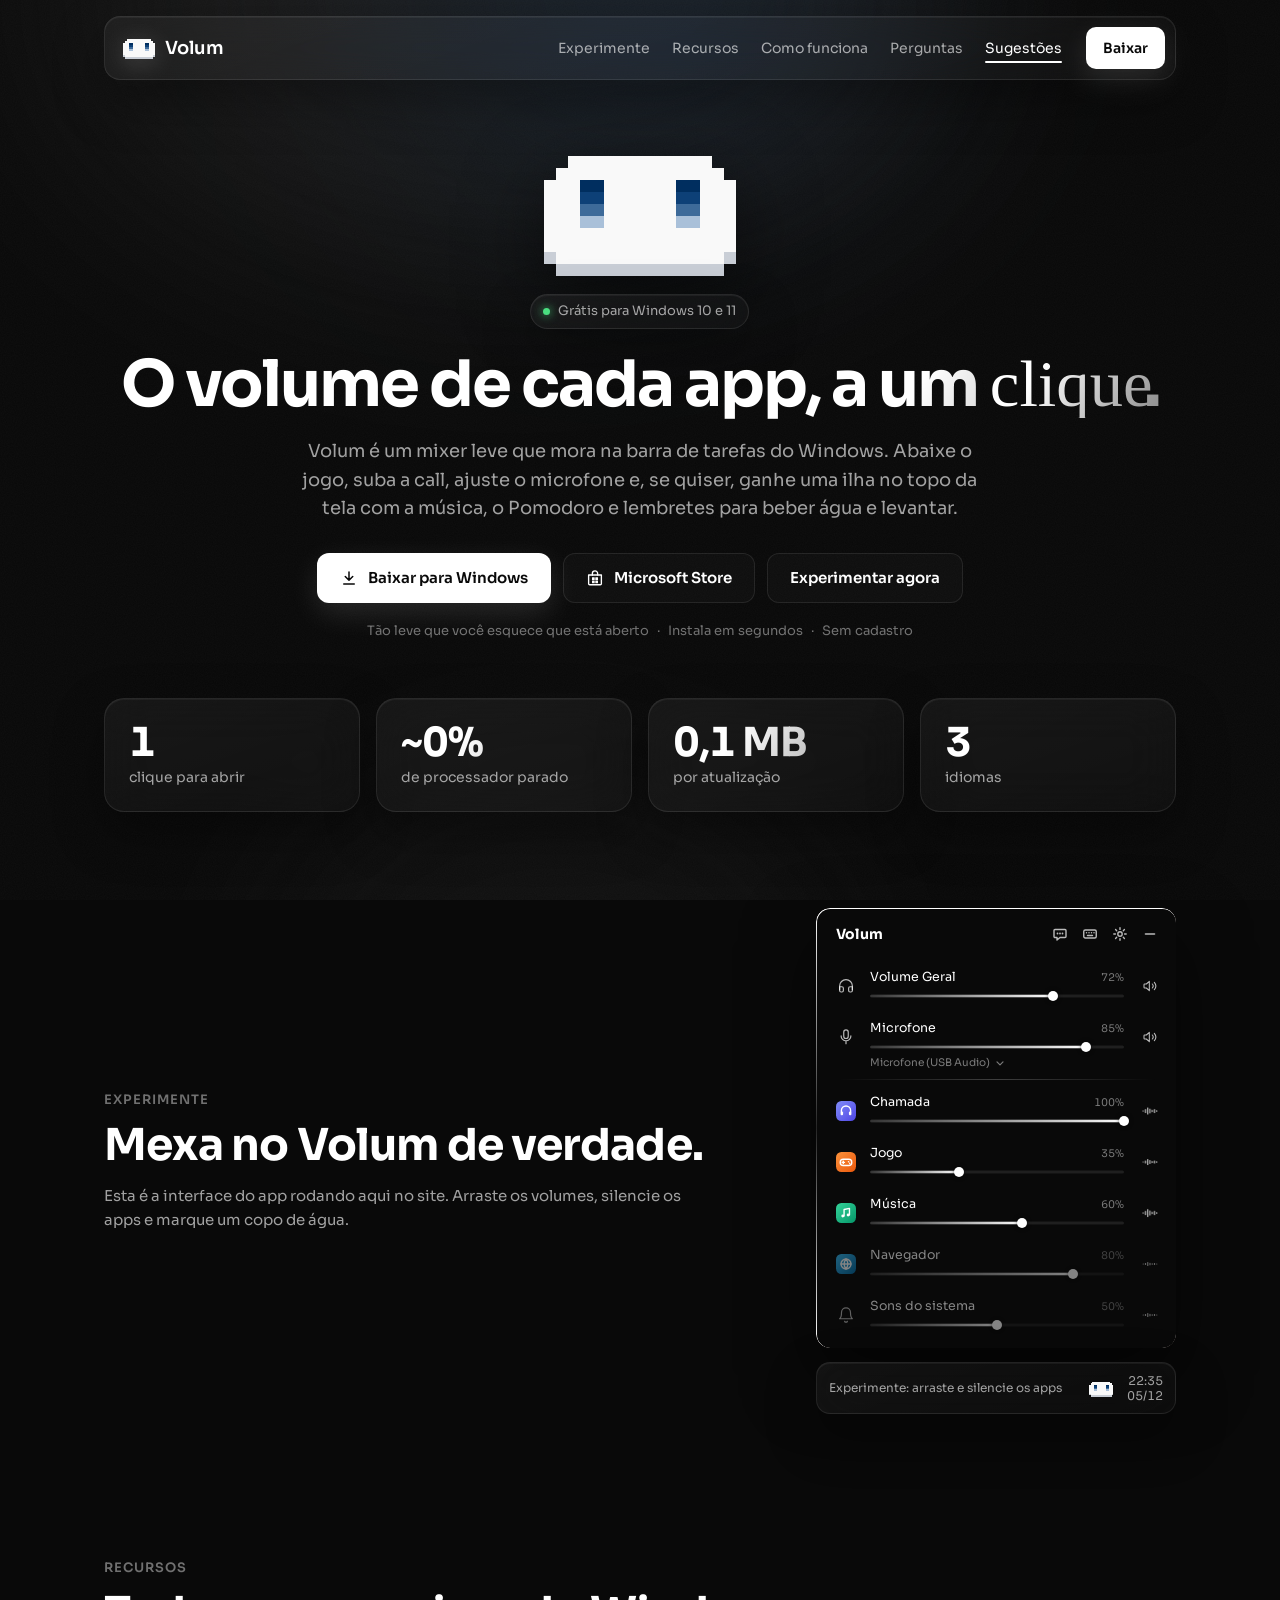
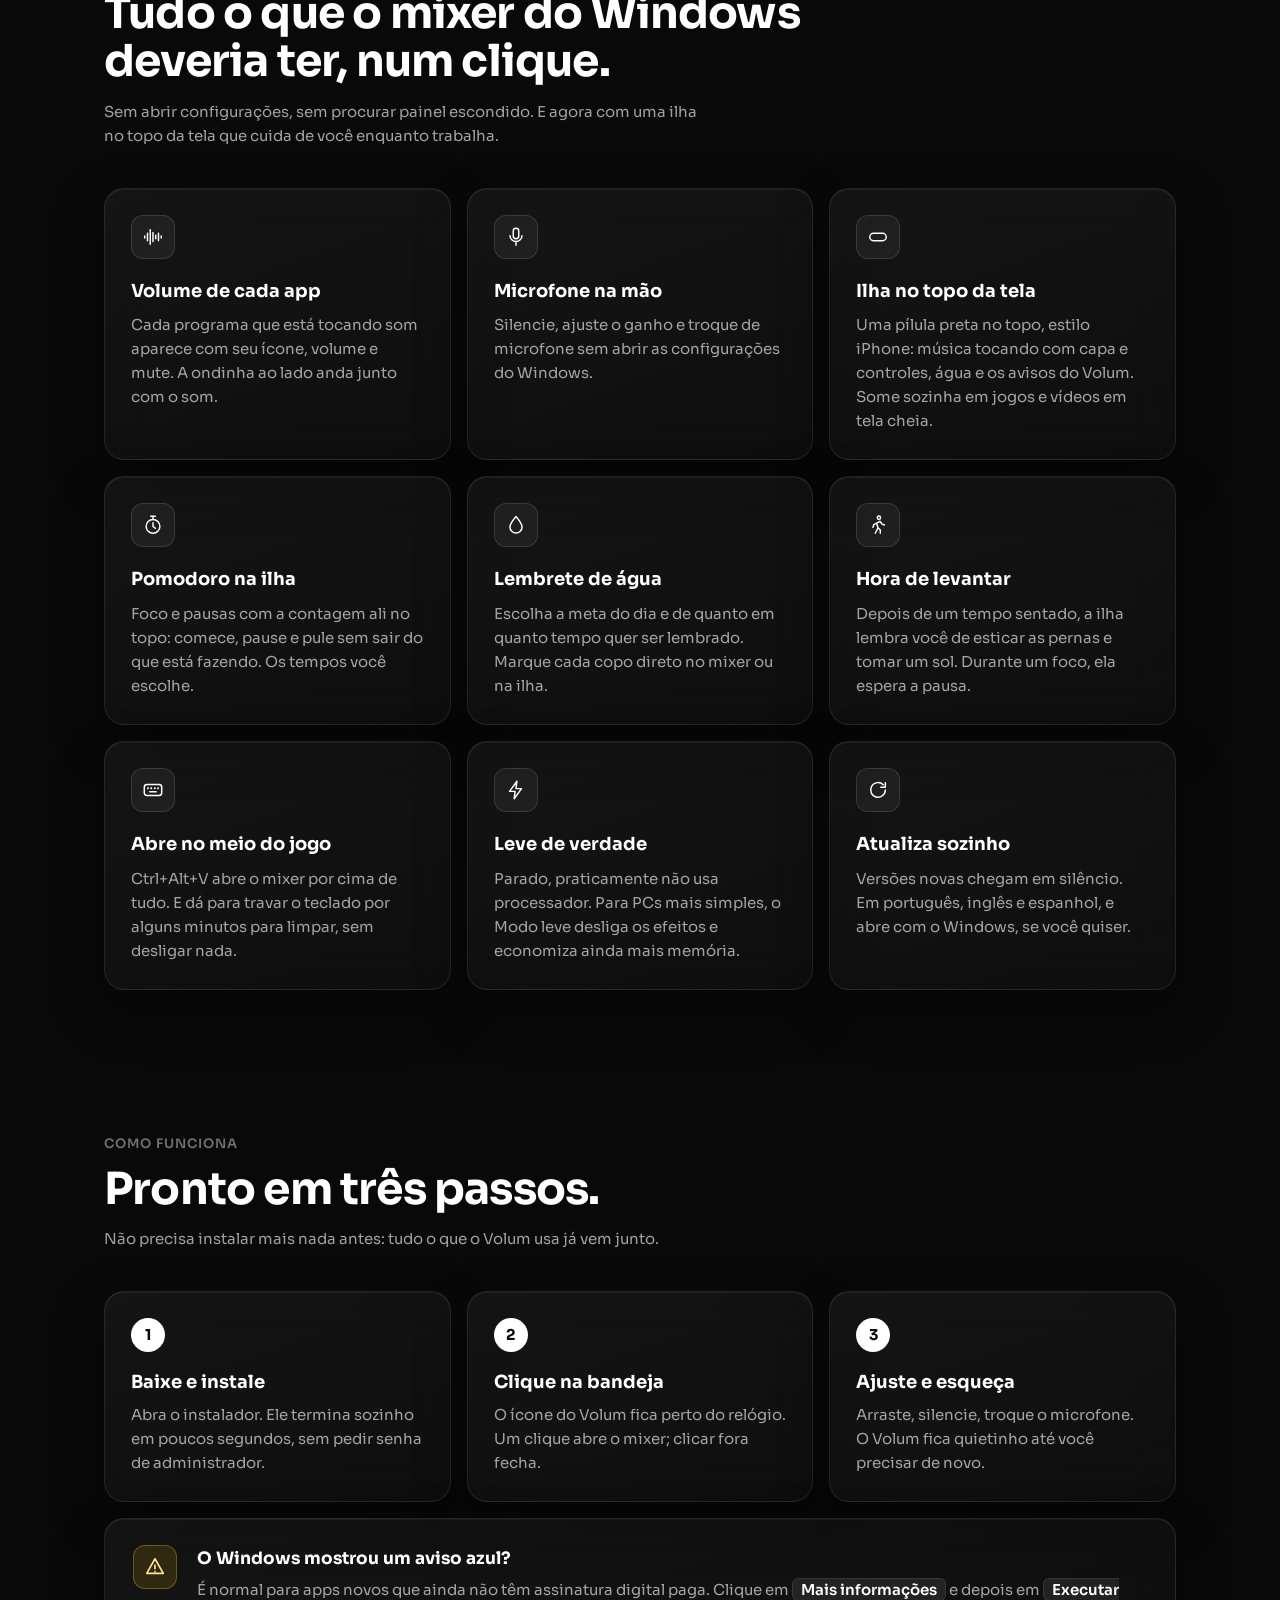
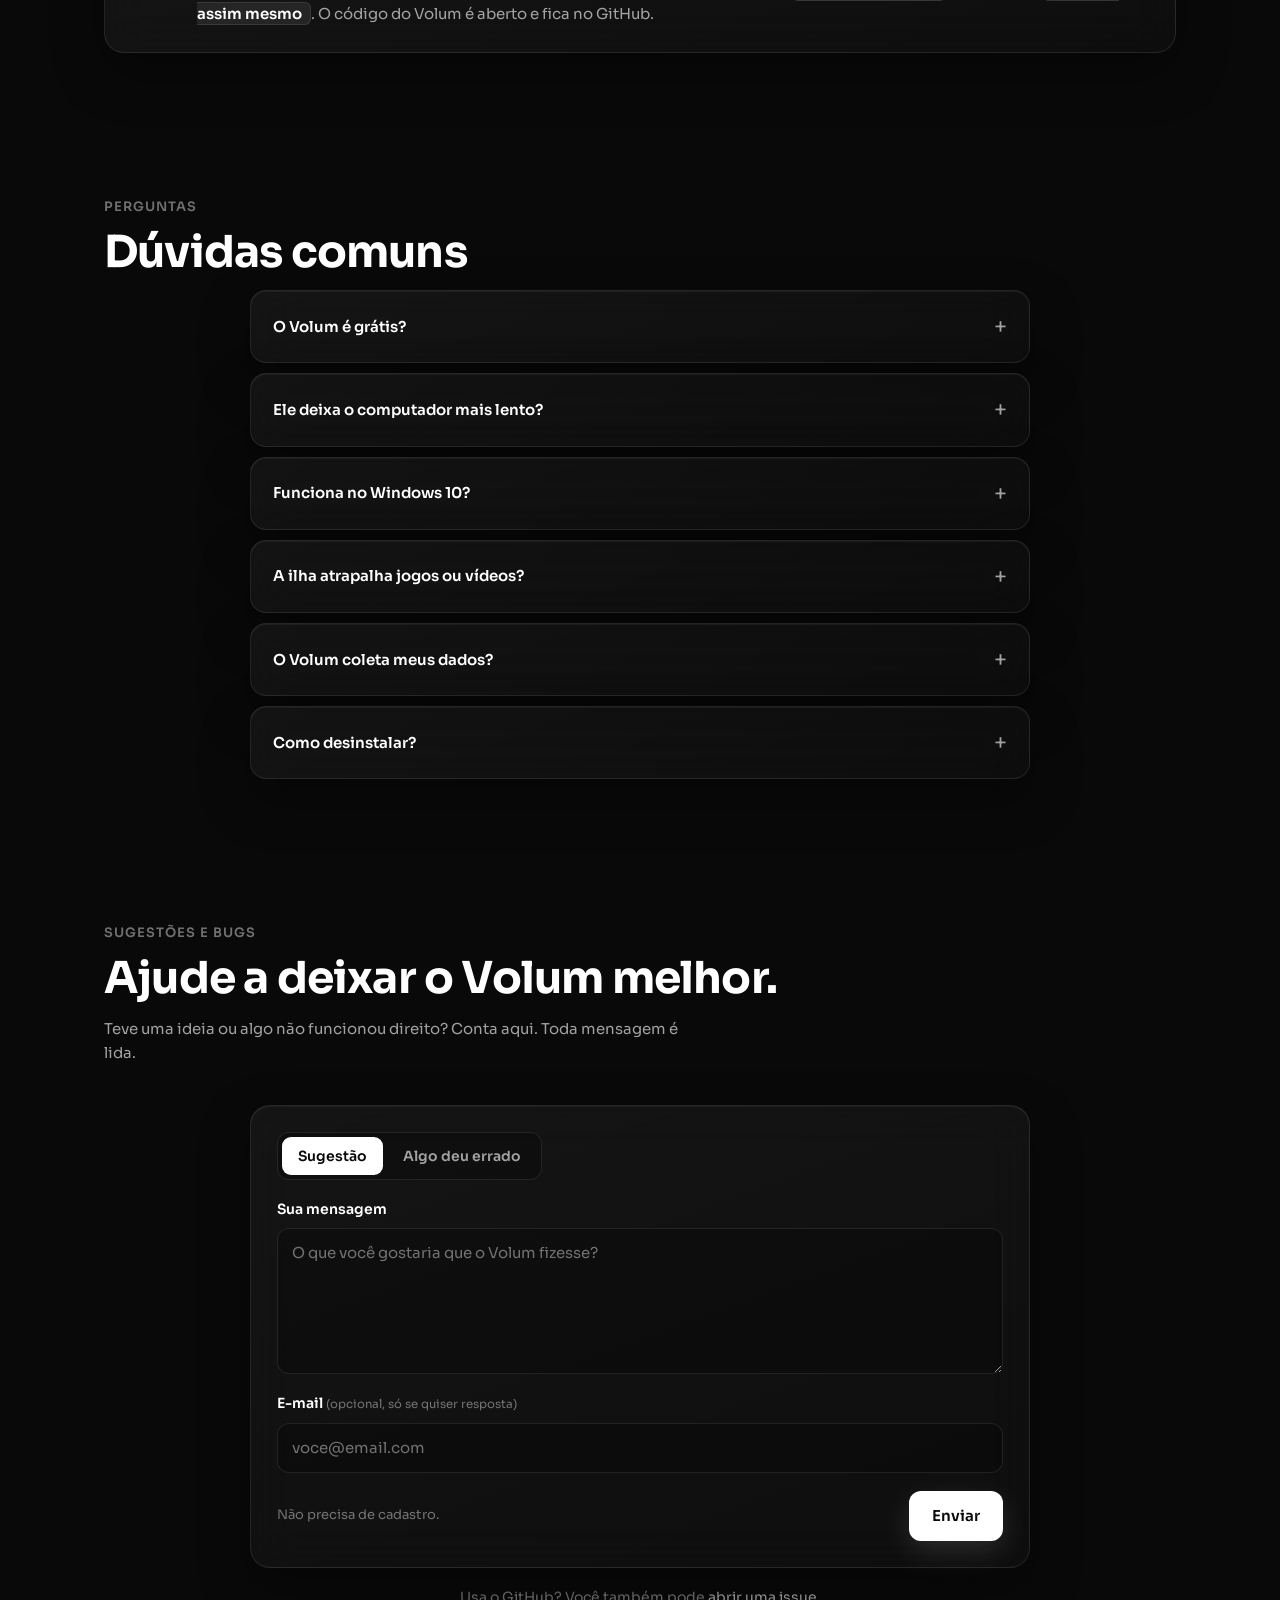
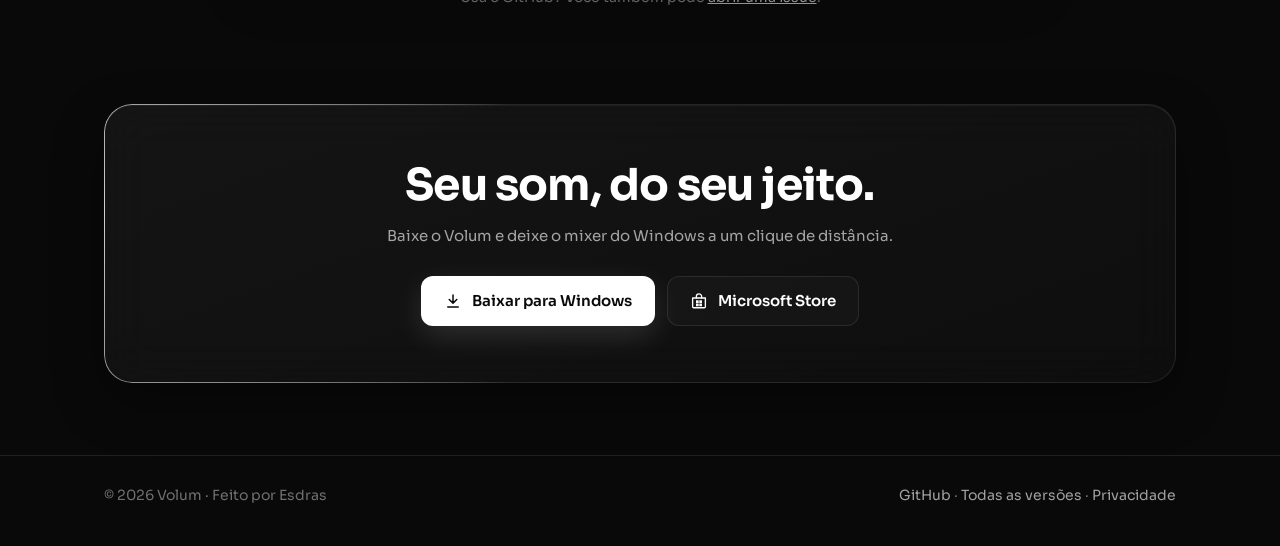
==== commit 9dd2fd61: "Botão da Microsoft Store no site - Botão com ícone da Store no topo e na chamada final - Cliques con" ====
--- a/site/index.html
+++ b/site/index.html
@@ -770,6 +770,10 @@
           <a class="btn btn-primary download-link" data-goatcounter-click="baixar-topo" href="https://github.com/esdrasstm/Volum/releases/latest/download/Volum-win-Setup.exe">
             <svg viewBox="0 0 24 24" fill="none" stroke="currentColor" stroke-width="2" stroke-linecap="round" stroke-linejoin="round" aria-hidden="true"><path d="M12 4v11M7 10l5 5 5-5M5 20h14"/></svg>
             Baixar para Windows
+          </a>
+          <a class="btn btn-ghost download-link" data-goatcounter-click="store-topo" href="https://apps.microsoft.com/detail/9PKPDGQ211L4" target="_blank" rel="noopener">
+            <svg viewBox="0 0 24 24" fill="none" stroke="currentColor" stroke-width="1.8" stroke-linecap="round" stroke-linejoin="round" aria-hidden="true"><path d="M3.5 8h17v11.5a1.5 1.5 0 0 1-1.5 1.5H5a1.5 1.5 0 0 1-1.5-1.5z"/><path d="M8.5 8V6a3.5 3.5 0 0 1 7 0v2"/><g fill="currentColor" stroke="none"><rect x="8" y="11" width="3.6" height="3.6" rx=".4"/><rect x="12.4" y="11" width="3.6" height="3.6" rx=".4"/><rect x="8" y="15.4" width="3.6" height="3.6" rx=".4"/><rect x="12.4" y="15.4" width="3.6" height="3.6" rx=".4"/></g></svg>
+            Microsoft Store
           </a>
           <a class="btn btn-ghost" href="#experimente">Experimentar agora</a>
         </div>
@@ -962,6 +966,10 @@
           <svg viewBox="0 0 24 24" fill="none" stroke="currentColor" stroke-width="2" stroke-linecap="round" stroke-linejoin="round" aria-hidden="true"><path d="M12 4v11M7 10l5 5 5-5M5 20h14"/></svg>
           Baixar para Windows
         </a>
+        <a class="btn btn-ghost download-link" data-goatcounter-click="store-final" href="https://apps.microsoft.com/detail/9PKPDGQ211L4" target="_blank" rel="noopener">
+          <svg viewBox="0 0 24 24" fill="none" stroke="currentColor" stroke-width="1.8" stroke-linecap="round" stroke-linejoin="round" aria-hidden="true"><path d="M3.5 8h17v11.5a1.5 1.5 0 0 1-1.5 1.5H5a1.5 1.5 0 0 1-1.5-1.5z"/><path d="M8.5 8V6a3.5 3.5 0 0 1 7 0v2"/><g fill="currentColor" stroke="none"><rect x="8" y="11" width="3.6" height="3.6" rx=".4"/><rect x="12.4" y="11" width="3.6" height="3.6" rx=".4"/><rect x="8" y="15.4" width="3.6" height="3.6" rx=".4"/><rect x="12.4" y="15.4" width="3.6" height="3.6" rx=".4"/></g></svg>
+          Microsoft Store
+        </a>
       </div>
     </div>
   </main>
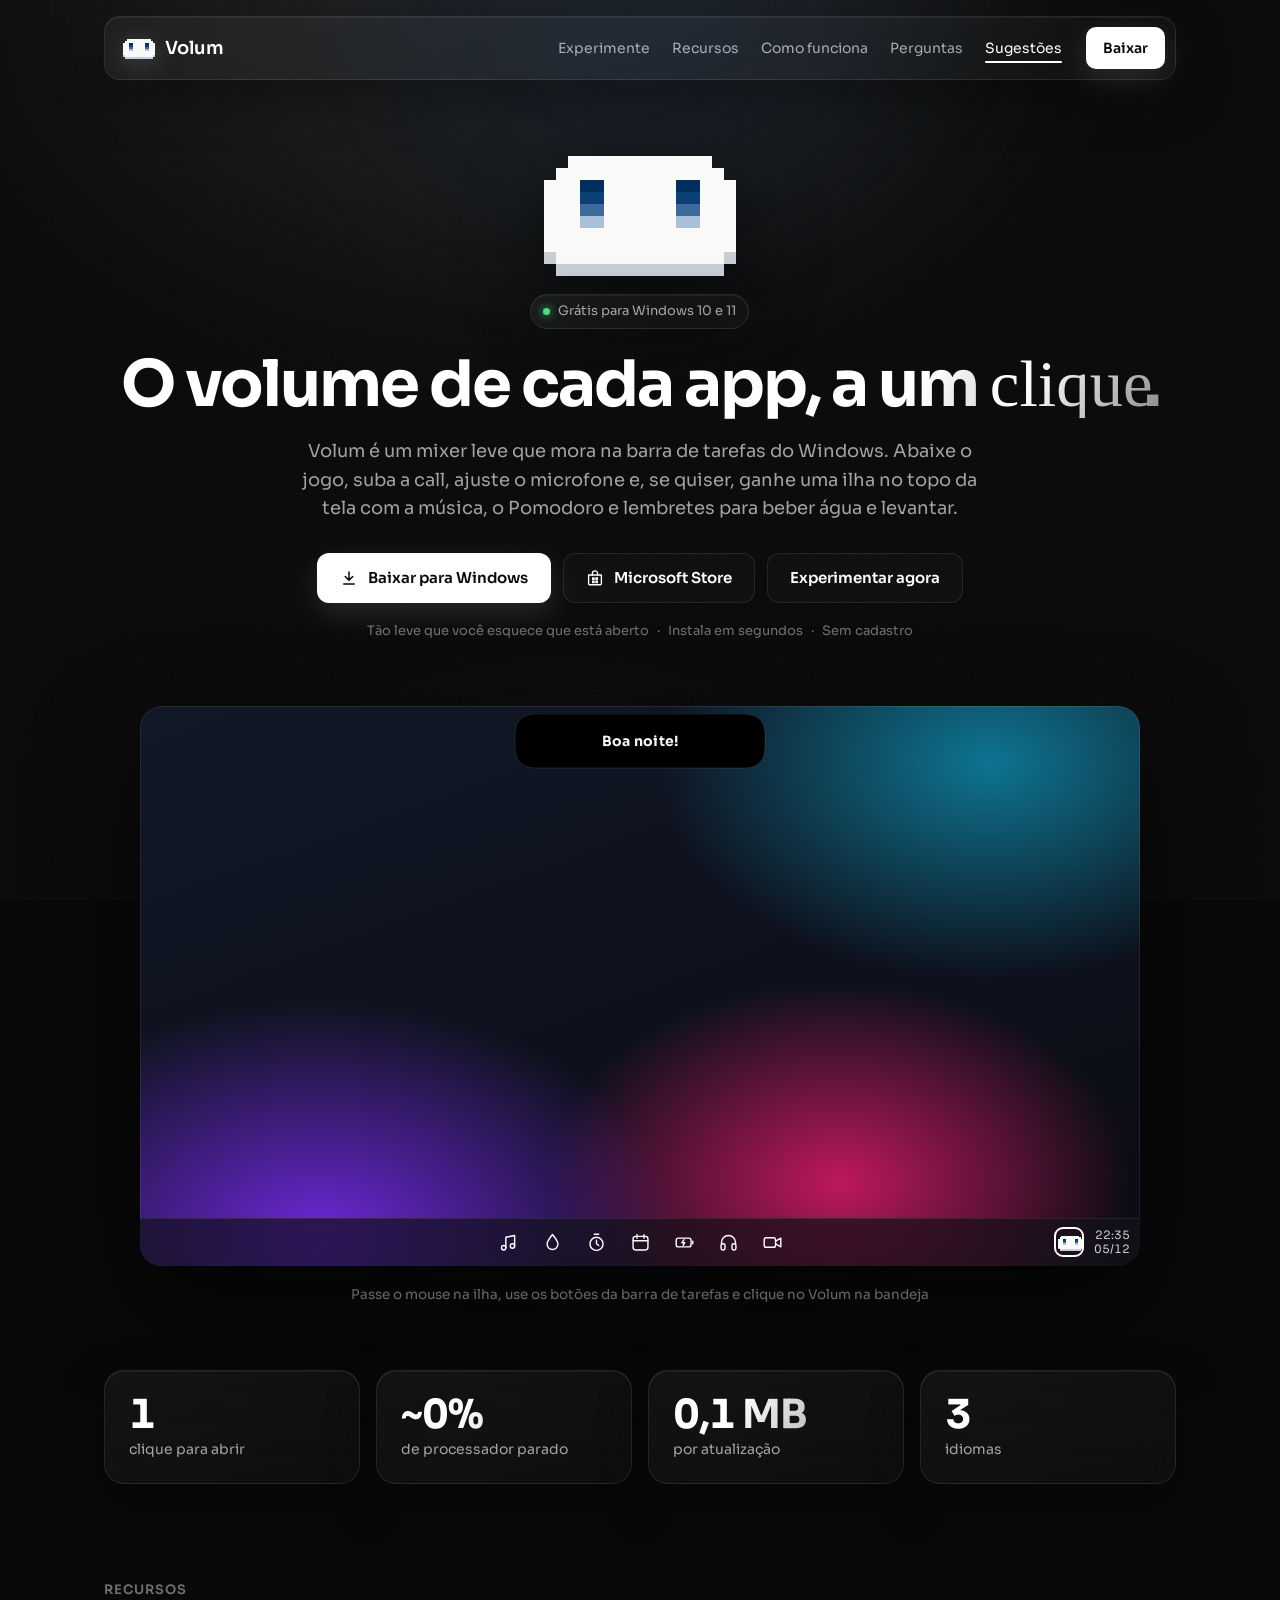
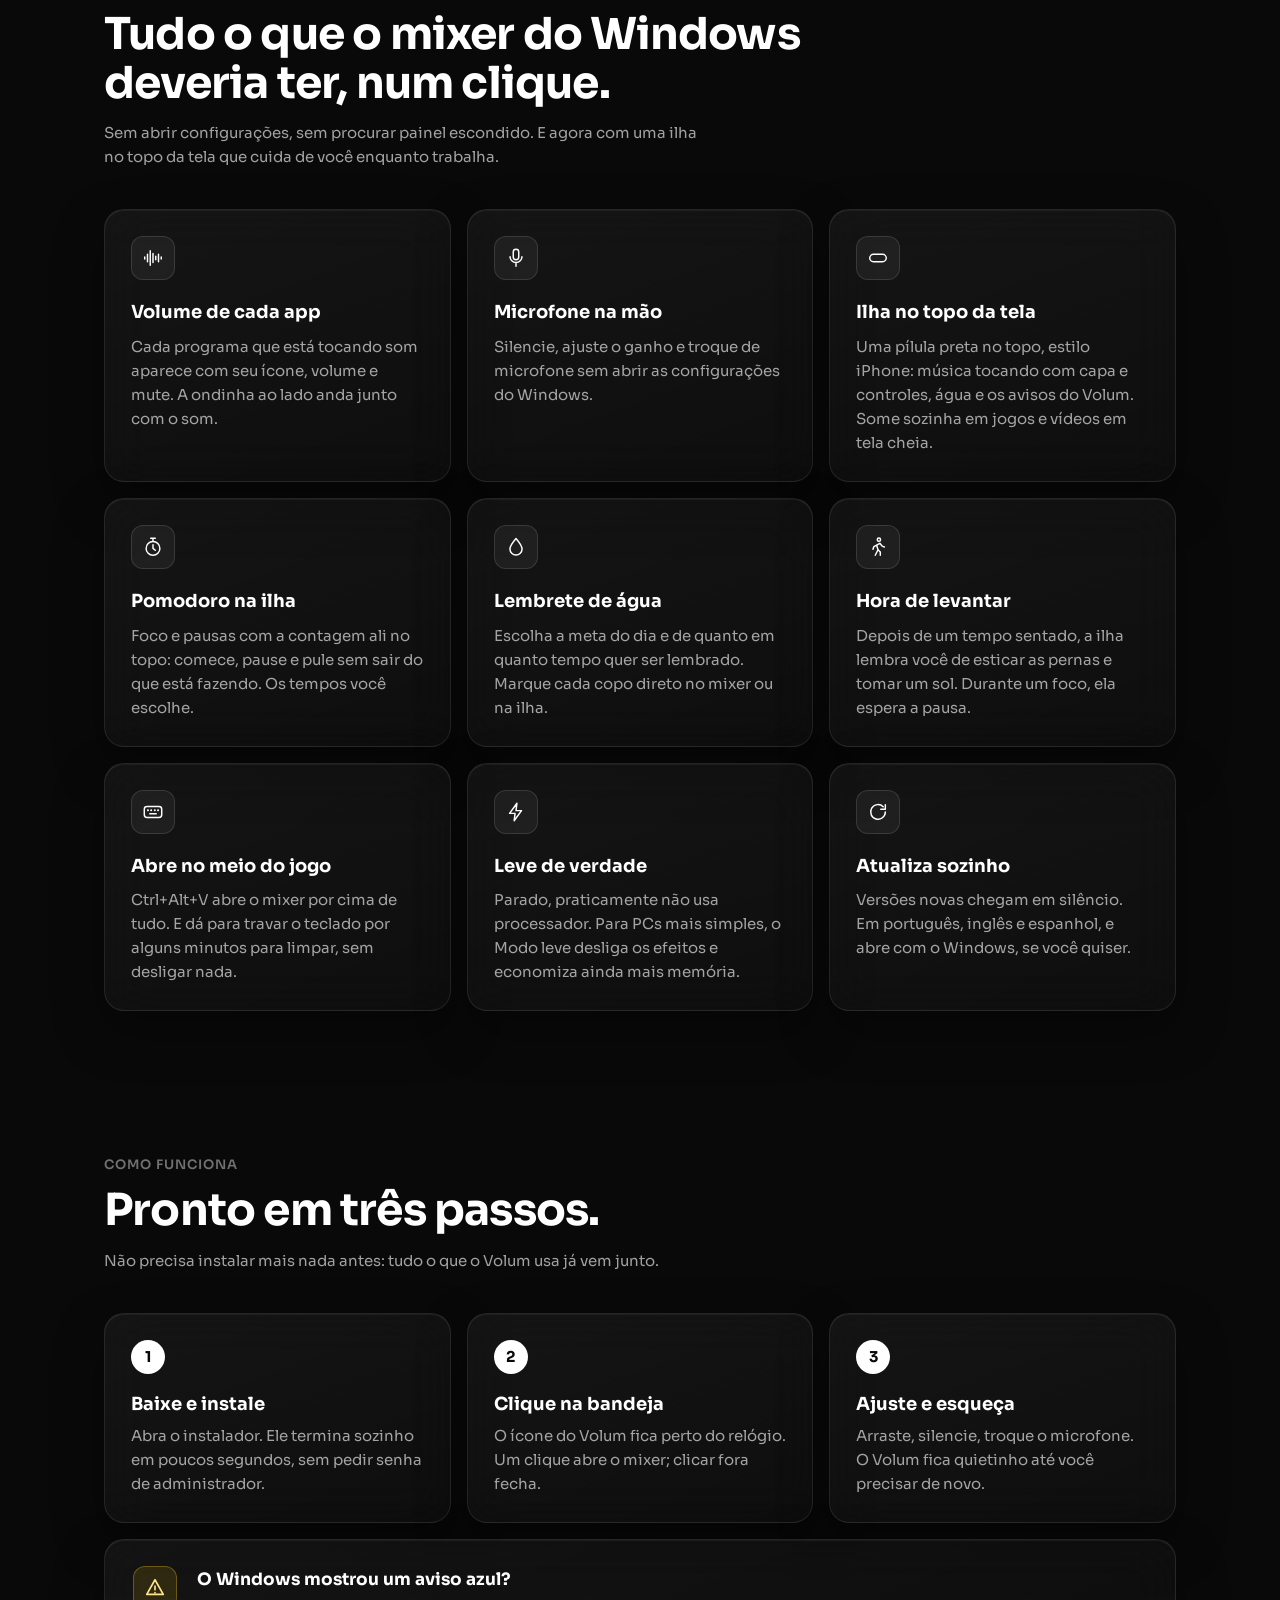
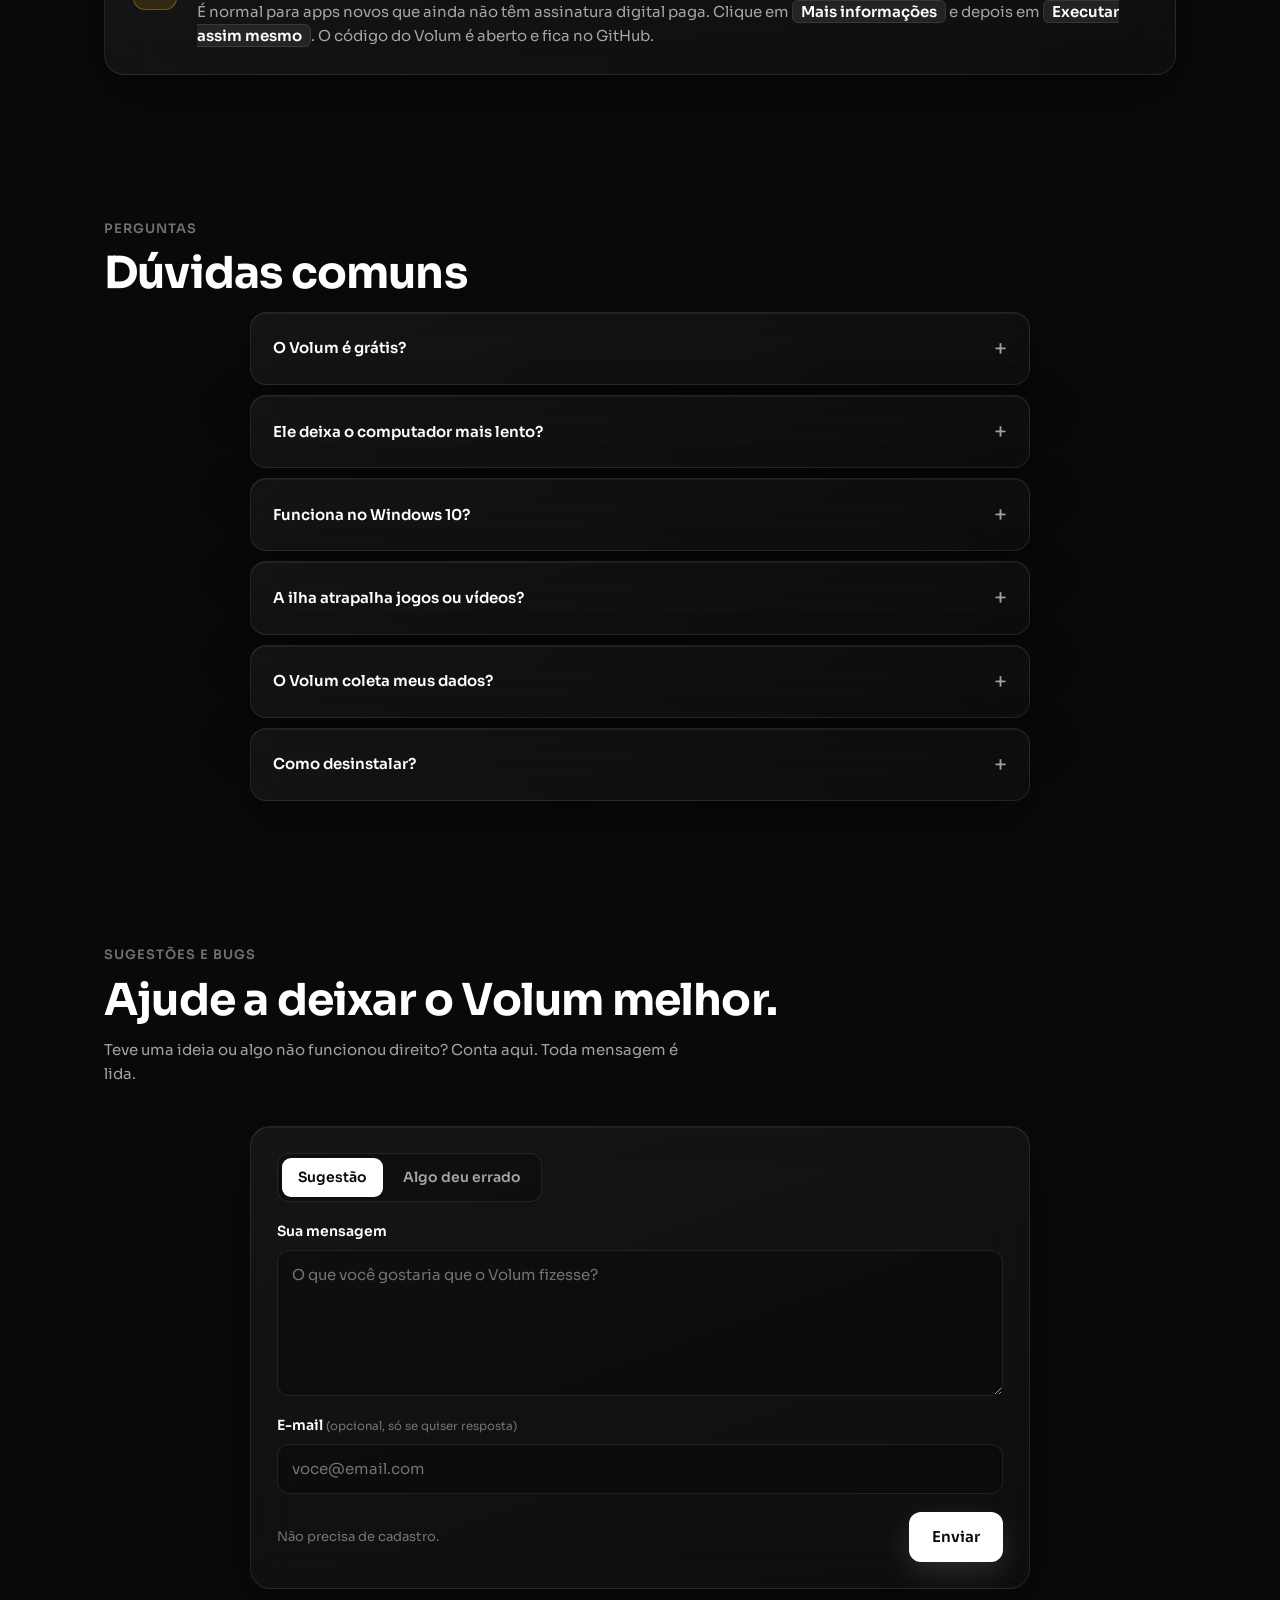
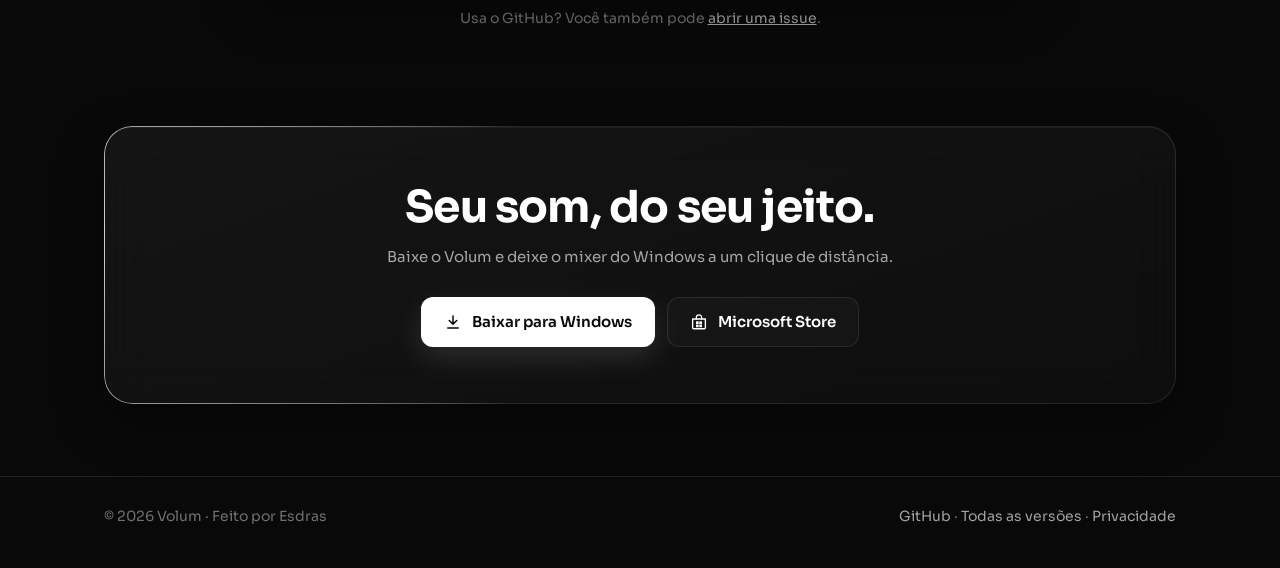
==== commit 42896417: "Site: demo com a ilha numa tela de PC interativa - Logo abaixo do título, um PC desenhado com a ilha" ====
--- a/site/index.html
+++ b/site/index.html
@@ -708,15 +708,59 @@
     .hero-mascot.hop .hm-body { animation: hm-hop .5s step-end; }
     @keyframes hm-hop { 0% { transform: translateY(-1px); } 20% { transform: translateY(-2px); } 45% { transform: translateY(-1px); } 70%, 100% { transform: translateY(0); } }
 
-    /* ---------- Experimente: a demo do mixer ao lado do texto ---------- */
-    .try { display: grid; grid-template-columns: 1fr auto; align-items: center; gap: 56px; }
-    .try .section-lead { margin-bottom: 0; }
-    .stage::before { background: radial-gradient(circle, rgba(255, 255, 255, .08), transparent 70%); }
+    /* ---------- Experimente: um PC desenhado (logo abaixo do título) ----------
+       A tela é desenhada em 1000×560 e encolhe junto com a página (o script põe o zoom).
+       Ilha (island-demo.html) no topo, mixer (demo.html) abrindo pela bandeja, barra de tarefas no estilo do Windows. */
+    .showcase { padding: 8px 0 64px; }
+    .screen-wrap { position: relative; max-width: 1000px; margin: 0 auto; }
+    .screen-wrap::before {   /* brilho suave atrás da tela */
+      content: ""; position: absolute; inset: 8% 6% -4%; z-index: -1;
+      background: radial-gradient(closest-side, rgba(99, 102, 241, .25), transparent); filter: blur(40px);
+    }
+    .screen {
+      position: relative; width: 1000px; height: 560px; overflow: hidden; border-radius: 22px;
+      background:
+        radial-gradient(60% 70% at 18% 95%, #6d28d9 0%, transparent 60%),
+        radial-gradient(55% 65% at 85% 10%, #0e7490 0%, transparent 60%),
+        radial-gradient(45% 55% at 70% 85%, #be185d 0%, transparent 65%),
+        linear-gradient(160deg, #111827, #0b0b14);
+      box-shadow: 0 40px 100px rgba(0, 0, 0, .6), inset 0 0 0 1px rgba(255, 255, 255, .08);
+    }
+    .screen .island-frame {
+      position: absolute; top: 8px; left: 50%; transform: translateX(-50%);
+      width: 520px; height: 300px; border: 0; background: transparent; z-index: 2;
+      color-scheme: dark;   /* igual ao da ilha: com esquemas diferentes o navegador pinta o fundo do iframe */
+    }
+    /* Mixer: canto de baixo à direita, em cima da barra de tarefas (como no Windows) */
+    .screen .demo { position: absolute; right: 12px; bottom: 60px; width: 360px; margin: 0; z-index: 3; }
+    .screen .demo iframe { height: 470px; box-shadow: 0 24px 60px rgba(0, 0, 0, .55); }
+    /* Barra de tarefas */
+    .screen .taskbar {
+      position: absolute; left: 0; right: 0; bottom: 0; height: 48px; width: auto; max-width: none;
+      display: flex; align-items: center; justify-content: center; padding: 0 10px; border-radius: 0; z-index: 4;
+      background: rgba(18, 18, 24, .72); backdrop-filter: blur(24px) saturate(140%); -webkit-backdrop-filter: blur(24px) saturate(140%);
+      border-top: 1px solid rgba(255, 255, 255, .08); color: rgba(255, 255, 255, .8);
+    }
+    .tb-apps { display: flex; gap: 4px; }
+    .tb-app {
+      position: relative; width: 40px; height: 40px; display: grid; place-items: center;
+      border: 0; border-radius: 8px; background: transparent; color: #fff; cursor: pointer; transition: background .15s, transform .15s;
+    }
+    .tb-app:hover { background: rgba(255, 255, 255, .1); }
+    .tb-app:active { transform: scale(.9); }
+    .tb-app svg { width: 21px; height: 21px; fill: none; stroke: currentColor; stroke-width: 1.6; stroke-linecap: round; stroke-linejoin: round; }
+    .tb-app::after {   /* nome em cima do botão, ao passar o mouse */
+      content: attr(data-label); position: absolute; bottom: calc(100% + 8px); left: 50%; transform: translateX(-50%) translateY(4px);
+      padding: 4px 9px; border-radius: 7px; background: rgba(30, 30, 36, .95); font-size: 12px; white-space: nowrap;
+      opacity: 0; pointer-events: none; transition: opacity .15s, transform .15s;
+    }
+    .tb-app:hover::after { opacity: 1; transform: translateX(-50%); }
+    .tb-tray { position: absolute; right: 10px; top: 0; bottom: 0; display: flex; align-items: center; gap: 8px; }
+    .screen .clock { font-size: 11.5px; }
+    .screen-hint { margin: 18px auto 0; text-align: center; font-size: 13.5px; color: var(--subtext); }
 
     @media (max-width: 900px) {
       .features { grid-template-columns: 1fr 1fr; }
-      .try { grid-template-columns: 1fr; gap: 32px; text-align: center; }
-      .try .section-lead { margin: 0 auto; }
     }
     @media (max-width: 640px) {
       .features { grid-template-columns: 1fr; }
@@ -781,6 +825,36 @@
       </div>
     </div>
 
+    <!-- ===================== Experimente: um PC desenhado com a ilha e o mixer de verdade ===================== -->
+    <!-- A ilha (island-demo.html) e o mixer (demo.html) são a interface do app rodando aqui; as pontes
+         island-bridge.js e demo-bridge.js fazem o papel do C#. Os botões da barra de tarefas disparam as atividades. -->
+    <section id="experimente" class="showcase">
+      <div class="screen-wrap reveal zoom" id="screenWrap">
+        <div class="screen" id="screen">
+          <iframe class="island-frame" id="islandFrame" src="island-demo.html" title="Demonstração interativa da ilha do Volum"></iframe>
+          <div class="demo min" id="demo">
+            <iframe id="demoFrame" src="demo.html" title="Demonstração interativa do mixer do Volum: mexa nos volumes"></iframe>
+          </div>
+          <div class="taskbar" id="taskbar">
+            <div class="tb-apps" role="toolbar" aria-label="Atividades da ilha">
+              <button class="tb-app" data-act="music" data-label="Música"><svg viewBox="0 0 24 24"><path d="M9 18V6l10-2v12"/><circle cx="6.5" cy="18" r="2.5"/><circle cx="16.5" cy="16" r="2.5"/></svg></button>
+              <button class="tb-app" data-act="water" data-label="Água"><svg viewBox="0 0 24 24"><path d="M12 2.8c3.6 4.4 6.2 7.8 6.2 11a6.2 6.2 0 0 1-12.4 0c0-3.2 2.6-6.6 6.2-11z"/></svg></button>
+              <button class="tb-app" data-act="pomo" data-label="Pomodoro"><svg viewBox="0 0 24 24"><circle cx="12" cy="13.5" r="7.5"/><path d="M12 9.5v4l2.5 2M9.5 2.5h5"/></svg></button>
+              <button class="tb-app" data-act="calendar" data-label="Agenda"><svg viewBox="0 0 24 24"><rect x="3.5" y="5" width="17" height="15.5" rx="3"/><path d="M3.5 10h17M8 3v4M16 3v4"/></svg></button>
+              <button class="tb-app" data-act="charger" data-label="Carregador"><svg viewBox="0 0 24 24"><rect x="2.5" y="7" width="17" height="10" rx="2.5"/><path d="M21.5 10.5v3M11.5 8.8 9 12.2h3.2L10.5 15.4"/></svg></button>
+              <button class="tb-app" data-act="headphones" data-label="Fone"><svg viewBox="0 0 24 24"><path d="M4 14v-2a8 8 0 0 1 16 0v2"/><rect x="3.5" y="13.5" width="4.5" height="7" rx="1.8"/><rect x="16" y="13.5" width="4.5" height="7" rx="1.8"/></svg></button>
+              <button class="tb-app" data-act="camera" data-label="Câmera"><svg viewBox="0 0 24 24"><rect x="2.5" y="6.5" width="13" height="11" rx="2.5"/><path d="m15.5 10.5 6-3.5v10l-6-3.5"/></svg></button>
+            </div>
+            <div class="tb-tray">
+              <button class="tray-btn" id="trayBtn" title="Volum" aria-label="Abrir ou fechar o mixer do Volum"><span id="trayMascot" aria-hidden="true"></span></button>
+              <span class="clock" id="clock">12:00<br>08/10</span>
+            </div>
+          </div>
+        </div>
+      </div>
+      <p class="screen-hint" id="demoHint">Passe o mouse na ilha, use os botões da barra de tarefas e clique no Volum na bandeja</p>
+    </section>
+
     <!-- ===================== Números (contam ao aparecer) ===================== -->
     <div class="stats" data-stagger>
       <div class="stat glass"><b><span data-count="1">1</span></b><span>clique para abrir</span></div>
@@ -789,25 +863,6 @@
       <div class="stat glass"><b><span data-count="3">3</span></b><span>idiomas</span></div>
     </div>
 
-    <!-- ===================== Experimente: a interface do app de verdade (demo.html) ===================== -->
-    <section id="experimente" class="try">
-      <div class="try-copy">
-        <div class="eyebrow reveal">Experimente</div>
-        <h2 class="reveal">Mexa no Volum de verdade.</h2>
-        <p class="section-lead reveal">Esta é a interface do app rodando aqui no site. Arraste os volumes, silencie os apps e marque um copo de água.</p>
-      </div>
-      <!-- Demo interativa: é a interface do app de verdade (demo.html), dá para mexer em tudo -->
-      <div class="stage reveal zoom">
-        <div class="demo" id="demo">
-          <iframe id="demoFrame" src="demo.html" title="Demonstração interativa do Volum: mexa nos volumes e nas configurações"></iframe>
-        </div>
-        <div class="taskbar glass">
-          <span class="hint" id="demoHint">Experimente: arraste e silencie os apps</span>
-          <button class="tray-btn" id="trayBtn" title="Volum" aria-label="Abrir ou fechar o Volum"><span id="trayMascot" aria-hidden="true"></span></button>
-          <span class="clock" id="clock">12:00<br>08/10</span>
-        </div>
-      </div>
-    </section>
 
     <!-- ===================== Recursos ===================== -->
     <section id="recursos">
@@ -1158,9 +1213,34 @@
     const frame = document.getElementById('demoFrame');
     const hint = document.getElementById('demoHint');
     const tellDemo = (action) => frame.contentWindow.postMessage({ volumDemo: true, action }, '*');
+    const HINT = 'Passe o mouse na ilha, use os botões da barra de tarefas e clique no Volum na bandeja';
+    let demoUsed = false;   // estatística: alguém mexeu na demo (conta uma vez por visita)
+    const islandFrame = document.getElementById('islandFrame');
+    const tellIsland = (action) => islandFrame.contentWindow.postMessage({ volumIsland: true, action }, '*');
+
+    // Abre o mixer (bandeja ou "segurar a ilha")
+    const openMixer = () => {
+      if (!demo.classList.contains('min')) return;
+      demo.classList.remove('min');
+      hint.textContent = 'Arraste os volumes e silencie os apps. Clique de novo no Volum para fechar';
+      tellDemo('open');
+    };
+
+    // Botões da barra de tarefas: disparam as atividades na ilha
+    document.querySelectorAll('.tb-app').forEach((b) => b.addEventListener('click', () => {
+      tellIsland(b.dataset.act);
+      if (!demoUsed) { demoUsed = true; track('usou-a-demo'); }
+    }));
+
+    // A tela é desenhada em 1000×560: encolhe junto com a página (zoom), sem cortar nada
+    const screen = document.getElementById('screen');
+    const fitScreen = () => { screen.style.zoom = Math.min(1, document.getElementById('screenWrap').clientWidth / 1000); };
+    new ResizeObserver(fitScreen).observe(document.getElementById('screenWrap'));
+    fitScreen();
 
     window.addEventListener('message', (e) => {
       const m = e.data || {};
+      if (m.volumIsland && e.source === islandFrame.contentWindow && m.type === 'openMixer') { openMixer(); return; }
       if (!m.volumDemo || e.source !== frame.contentWindow) return;
       if (m.type === 'resize') frame.style.height = Math.ceil(m.height) + 'px';
       if (m.type === 'lite') demo.classList.toggle('lite', m.on);
@@ -1169,21 +1249,20 @@
       if (m.type === 'settings') {   // engrenagem na demo: no app ela abre a janela de configurações
         hint.textContent = 'No app, a engrenagem abre a janela de configurações';
         clearTimeout(hint._t);
-        hint._t = setTimeout(() => { hint.textContent = 'Experimente: arraste e silencie os apps'; }, 3500);
+        hint._t = setTimeout(() => { hint.textContent = HINT; }, 3500);
       }
       if (m.type === 'hide') {
         // espera a animação de saída do app terminar e "esconde a janela"
         setTimeout(() => {
           demo.classList.add('min');
-          hint.textContent = 'Clique no ícone para abrir o Volum →';
+          hint.textContent = HINT;
         }, 130);
       }
     });
 
     // Estatística: alguém mexeu na demo (clicar no iframe tira o foco da página). Conta uma vez por visita.
-    let demoUsed = false;
     addEventListener('blur', () => {
-      if (demoUsed || document.activeElement !== frame) return;
+      if (demoUsed || (document.activeElement !== frame && document.activeElement !== islandFrame)) return;
       demoUsed = true;
       track('usou-a-demo');
     });
@@ -1195,9 +1274,7 @@
     // Ícone da bandeja: abre ou fecha, igual ao Windows
     document.getElementById('trayBtn').addEventListener('click', () => {
       if (demo.classList.contains('min')) {
-        demo.classList.remove('min');
-        hint.textContent = 'Experimente: arraste e silencie os apps';
-        tellDemo('open');
+        openMixer();
       } else {
         tellDemo('close');
       }
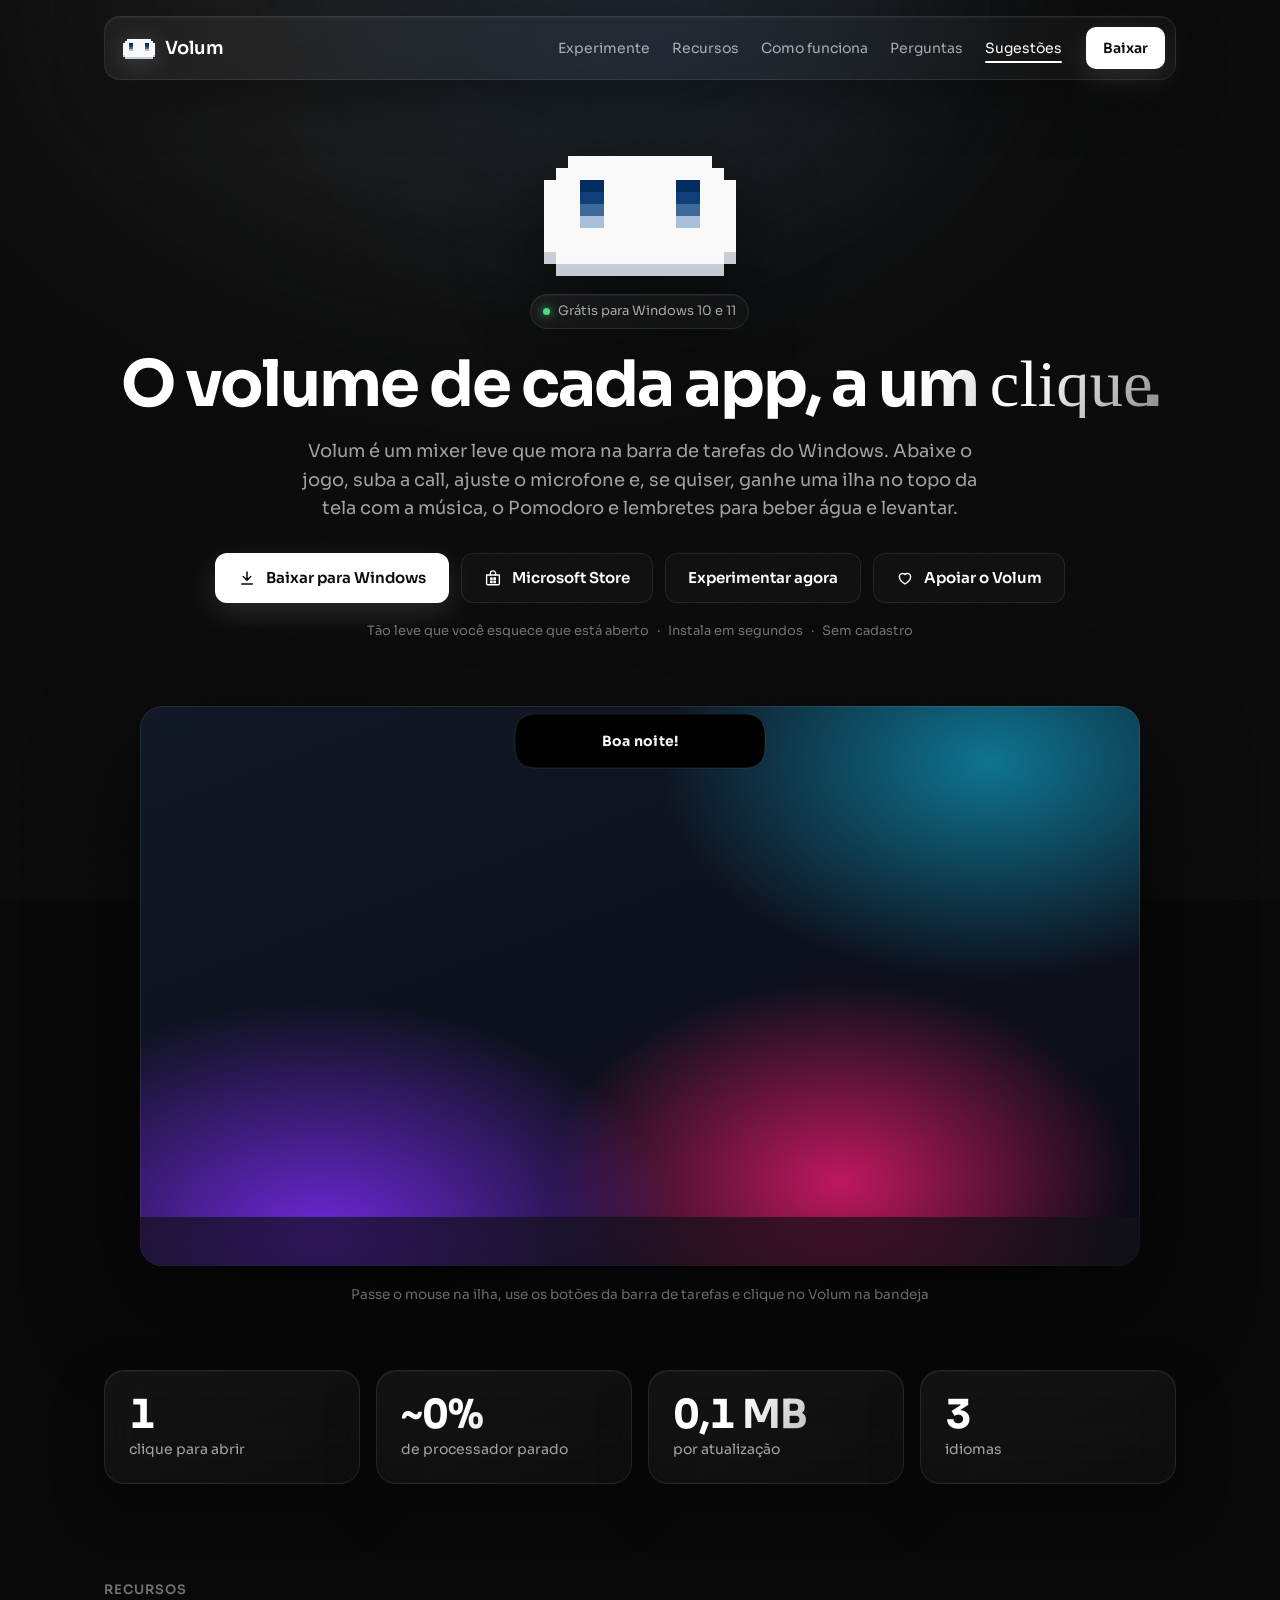
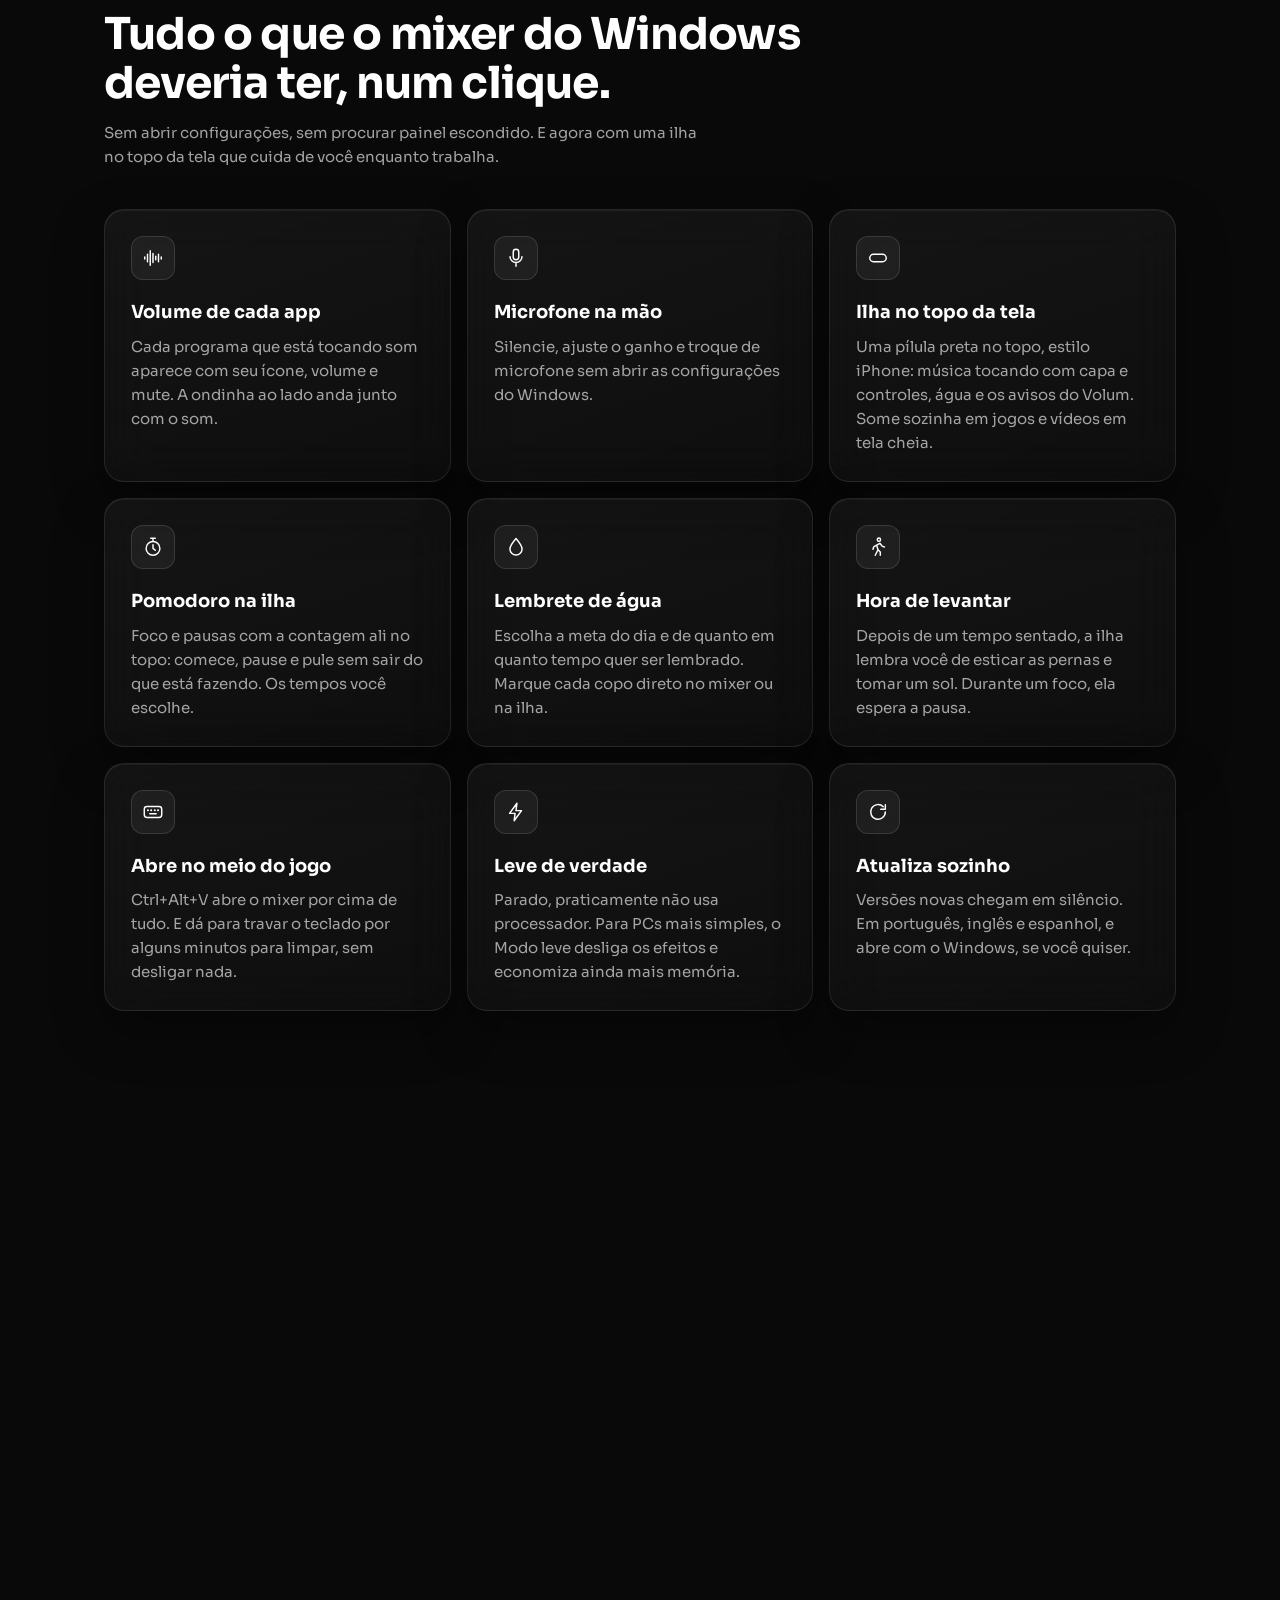
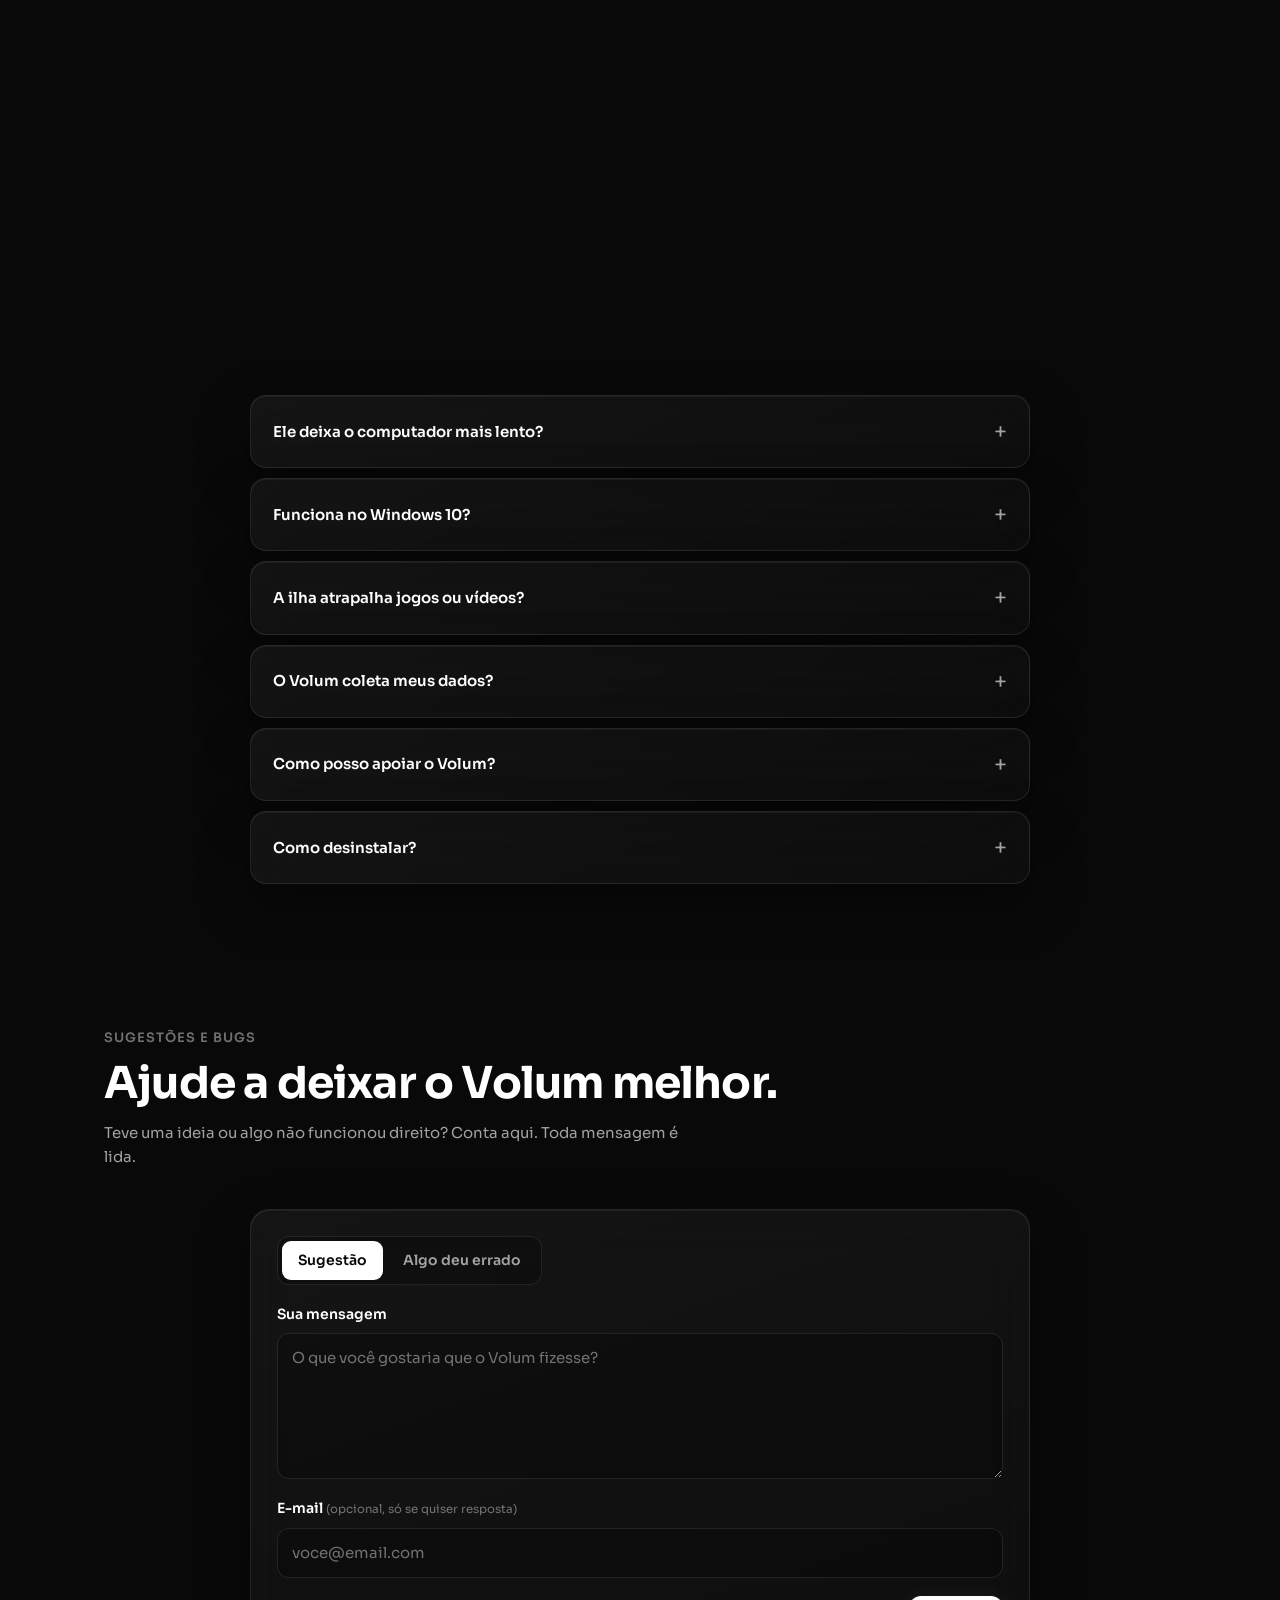
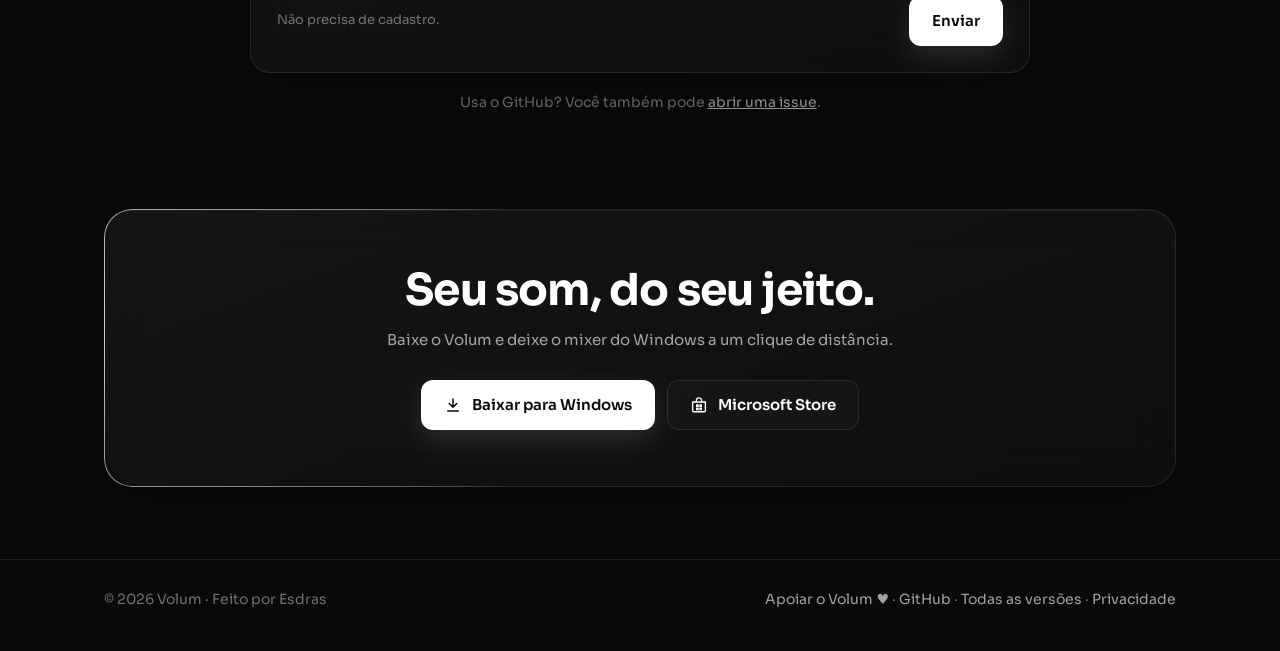
==== commit b0a88169: "Saída de áudio, clima, apoiar o Volum e configurações reorganizadas - Mixer: escolher a saída de áud" ====
--- a/site/index.html
+++ b/site/index.html
@@ -766,6 +766,34 @@
       .features { grid-template-columns: 1fr; }
       .hero-mascot { width: 162px; height: 126px; }
     }
+
+    /* ---------- Apoiar o Volum ---------- */
+    .support-link svg { width: 18px; height: 18px; }
+    .faq .support-link svg { width: 16px; height: 16px; }
+    .support {
+      width: min(440px, calc(100vw - 32px));
+      padding: 28px 26px 22px;
+      border: 1px solid var(--border);
+      border-radius: 20px;
+      color: var(--text);
+      background: #0f0f0f;
+      box-shadow: 0 30px 80px rgba(0, 0, 0, .6);
+    }
+    .support::backdrop { background: rgba(0, 0, 0, .6); backdrop-filter: blur(4px); }
+    .support[open] { animation: support-in .28s cubic-bezier(.32, .72, 0, 1); }
+    @keyframes support-in { from { opacity: 0; transform: translateY(10px) scale(.98); } }
+    .support h3 { margin: 0 0 8px; font-size: 20px; }
+    .support p { margin: 0 0 14px; color: var(--subtext); font-size: 14.5px; line-height: 1.55; }
+    .support-steps { margin: 0 0 16px; padding-left: 20px; color: var(--subtext); font-size: 14px; line-height: 1.7; }
+    .support-steps b { color: var(--text); font-weight: 600; }
+    .pix-box { margin-bottom: 14px; padding: 12px 14px; border: 1px solid var(--border); border-radius: 12px; background: rgba(255, 255, 255, .03); }
+    .pix-box code { display: block; font: 12px/1.5 ui-monospace, Consolas, monospace; color: var(--subtext); word-break: break-all; user-select: all; }
+    .support .btn-primary { width: 100%; justify-content: center; }
+    .support .support-alt { margin: 14px 0 0; font-size: 13px; text-align: center; }
+    .support-alt a { color: var(--text); }
+    .support-close { position: absolute; top: 14px; right: 14px; width: 32px; height: 32px; display: grid; place-items: center; border: 0; border-radius: 10px; color: var(--subtext); background: transparent; cursor: pointer; }
+    .support-close:hover { color: var(--text); background: var(--glass); }
+    .support-close svg { width: 18px; height: 18px; }
   </style>
 </head>
 <body>
@@ -820,6 +848,10 @@
             Microsoft Store
           </a>
           <a class="btn btn-ghost" href="#experimente">Experimentar agora</a>
+          <a class="btn btn-ghost support-link" data-support="hero" href="https://ko-fi.com/volum" target="_blank" rel="noopener">
+            <svg viewBox="0 0 24 24" fill="none" stroke="currentColor" stroke-width="1.8" stroke-linecap="round" stroke-linejoin="round" aria-hidden="true"><path d="M12 20s-7.5-4.6-7.5-10.1A4.4 4.4 0 0 1 12 7.3a4.4 4.4 0 0 1 7.5 2.6C19.5 15.4 12 20 12 20z"/></svg>
+            Apoiar o Volum
+          </a>
         </div>
         <div class="meta intro" style="--i:5"><span>Tão leve que você esquece que está aberto</span><span>Instala em segundos</span><span>Sem cadastro</span></div>
       </div>
@@ -976,6 +1008,11 @@
           <p>Não. A única conexão que ele faz é com o GitHub, para ver se existe versão nova.</p>
         </details>
         <details class="glass">
+          <summary>Como posso apoiar o Volum?</summary>
+          <p>O Volum é grátis e vai continuar grátis. Se ele te ajuda e você quiser apoiar, qualquer valor ajuda a manter o projeto andando: no Brasil, pelo Pix; de fora, pelo Ko-fi.</p>
+          <p><a class="btn btn-ghost btn-small support-link" data-support="faq" href="https://ko-fi.com/volum" target="_blank" rel="noopener"><svg viewBox="0 0 24 24" fill="none" stroke="currentColor" stroke-width="1.8" stroke-linecap="round" stroke-linejoin="round" aria-hidden="true"><path d="M12 20s-7.5-4.6-7.5-10.1A4.4 4.4 0 0 1 12 7.3a4.4 4.4 0 0 1 7.5 2.6C19.5 15.4 12 20 12 20z"/></svg> Apoiar o Volum</a></p>
+        </details>
+        <details class="glass">
           <summary>Como desinstalar?</summary>
           <p>Configurações do Windows → Aplicativos → Aplicativos instalados → Volum → Desinstalar.</p>
         </details>
@@ -1029,10 +1066,27 @@
     </div>
   </main>
 
+  <!-- Apoiar pelo Pix (quem está no Brasil). De fora, o botão abre o Ko-fi. -->
+  <dialog class="support" id="supportDialog" aria-labelledby="supportTitle">
+    <button class="support-close" id="supportClose" type="button" aria-label="Fechar">
+      <svg viewBox="0 0 24 24" fill="none" stroke="currentColor" stroke-width="1.8" stroke-linecap="round" aria-hidden="true"><path d="M6 6l12 12M18 6L6 18"/></svg>
+    </button>
+    <h3 id="supportTitle">Apoiar o Volum ♥</h3>
+    <p>O Volum é grátis e vai continuar grátis. Se ele te ajuda, qualquer valor faz diferença. Obrigado!</p>
+    <ol class="support-steps">
+      <li>Copie o código Pix abaixo.</li>
+      <li>No app do seu banco, vá em <b>Pix → Pix Copia e Cola</b>.</li>
+      <li>Cole o código e escolha o valor.</li>
+    </ol>
+    <div class="pix-box"><code id="pixCode"></code></div>
+    <button class="btn btn-primary" id="pixCopy" type="button">Copiar código Pix</button>
+    <p class="support-alt">Mora fora do Brasil? <a href="https://ko-fi.com/volum" target="_blank" rel="noopener" data-goatcounter-click="apoiar-kofi-janela">Apoie pelo Ko-fi</a>.</p>
+  </dialog>
+
   <footer>
     <div class="wrap">
       <span>© <span id="year">2026</span> Volum · Feito por Esdras</span>
-      <span><a href="https://github.com/esdrasstm/Volum">GitHub</a> · <a href="https://github.com/esdrasstm/Volum/releases">Todas as versões</a> · <a href="privacidade.html">Privacidade</a></span>
+      <span><a class="support-link" data-support="rodape" href="https://ko-fi.com/volum" target="_blank" rel="noopener">Apoiar o Volum ♥</a> · <a href="https://github.com/esdrasstm/Volum">GitHub</a> · <a href="https://github.com/esdrasstm/Volum/releases">Todas as versões</a> · <a href="privacidade.html">Privacidade</a></span>
     </div>
   </footer>
 
@@ -1111,6 +1165,40 @@
       s.addEventListener('load', () => gcQueue.splice(0).forEach(track));
       document.head.appendChild(s);
     }
+
+    // ---------- Apoiar o Volum ----------
+    // No Brasil (fuso horário brasileiro ou navegador em pt-BR), abre a janela com o Pix copia e cola;
+    // de fora, o link segue para o Ko-fi (é o href do botão, então funciona até sem script).
+    const PIX = '00020101021126580014BR.GOV.BCB.PIX013601169a5b-bd84-4373-9526-9108e3a33e055204000053039865802BR5912Esdras Silva6009SAO PAULO62080504daqr6304297F';
+    const inBrazil = (() => {
+      let tz = '';
+      try { tz = Intl.DateTimeFormat().resolvedOptions().timeZone || ''; } catch (e) { /* sem Intl */ }
+      const BR_TZ = ['Sao_Paulo', 'Fortaleza', 'Recife', 'Bahia', 'Belem', 'Maceio', 'Araguaina', 'Santarem', 'Manaus',
+        'Cuiaba', 'Campo_Grande', 'Porto_Velho', 'Boa_Vista', 'Rio_Branco', 'Eirunepe', 'Noronha'];
+      return BR_TZ.some((z) => tz === 'America/' + z) || (navigator.languages || [navigator.language]).some((l) => /^pt-BR/i.test(l || ''));
+    })();
+    const supportDialog = document.getElementById('supportDialog');
+    document.getElementById('pixCode').textContent = PIX;
+    document.querySelectorAll('[data-support]').forEach((a) => a.addEventListener('click', (e) => {
+      if (!inBrazil || !supportDialog.showModal) { track('apoiar-kofi-' + a.dataset.support); return; }   // de fora: segue para o Ko-fi
+      e.preventDefault();
+      track('apoiar-pix-' + a.dataset.support);
+      supportDialog.showModal();
+    }));
+    document.getElementById('supportClose').addEventListener('click', () => supportDialog.close());
+    supportDialog.addEventListener('click', (e) => { if (e.target === supportDialog) supportDialog.close(); });   // clique fora fecha
+    const pixCopy = document.getElementById('pixCopy');
+    pixCopy.addEventListener('click', async () => {
+      try { await navigator.clipboard.writeText(PIX); }
+      catch (e) {   // sem permissão da área de transferência: seleciona o código e copia do jeito antigo
+        const r = document.createRange(); r.selectNodeContents(document.getElementById('pixCode'));
+        const s = getSelection(); s.removeAllRanges(); s.addRange(r);
+        document.execCommand('copy');
+      }
+      track('pix-copiado');
+      pixCopy.textContent = 'Copiado! Agora cole no app do banco';
+      setTimeout(() => { pixCopy.textContent = 'Copiar código Pix'; }, 3000);
+    });
 
     // ---------- Menu ----------
     // Fica compacto e mais sólido depois que a página começa a rolar
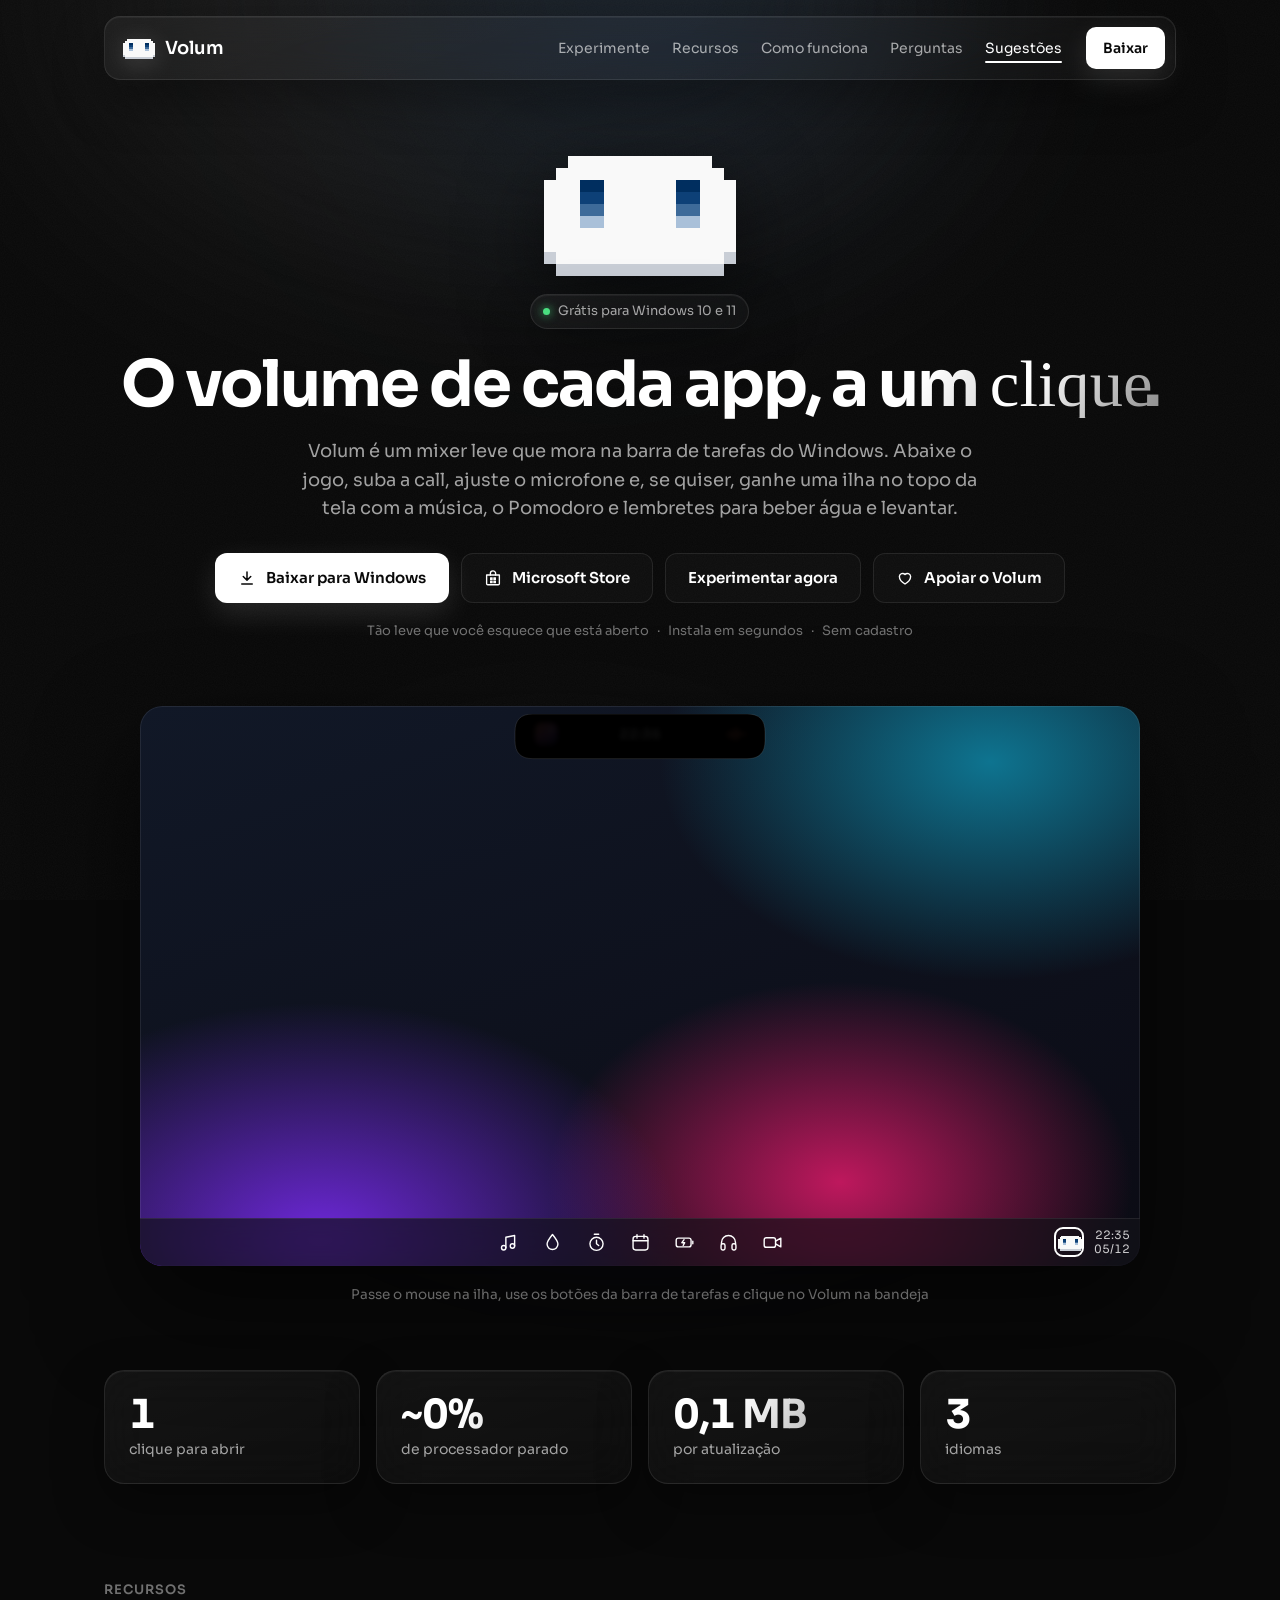
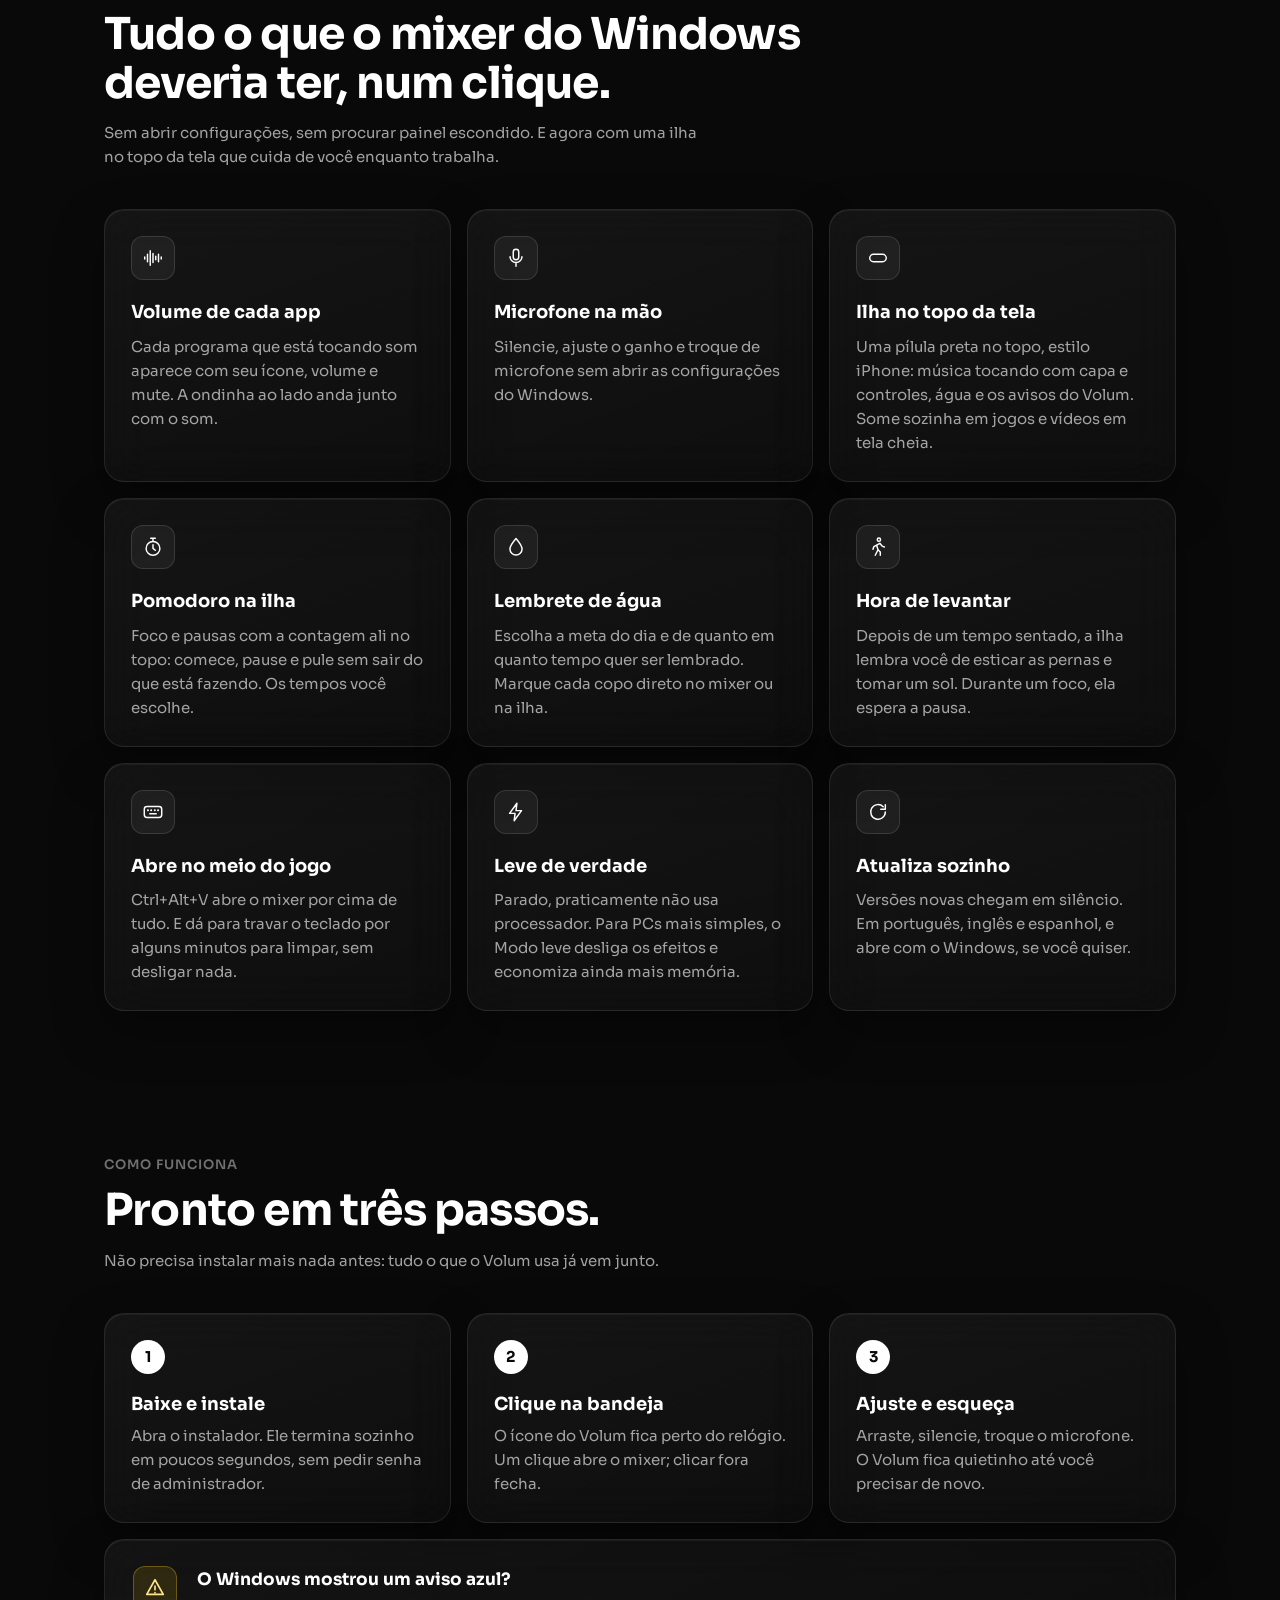
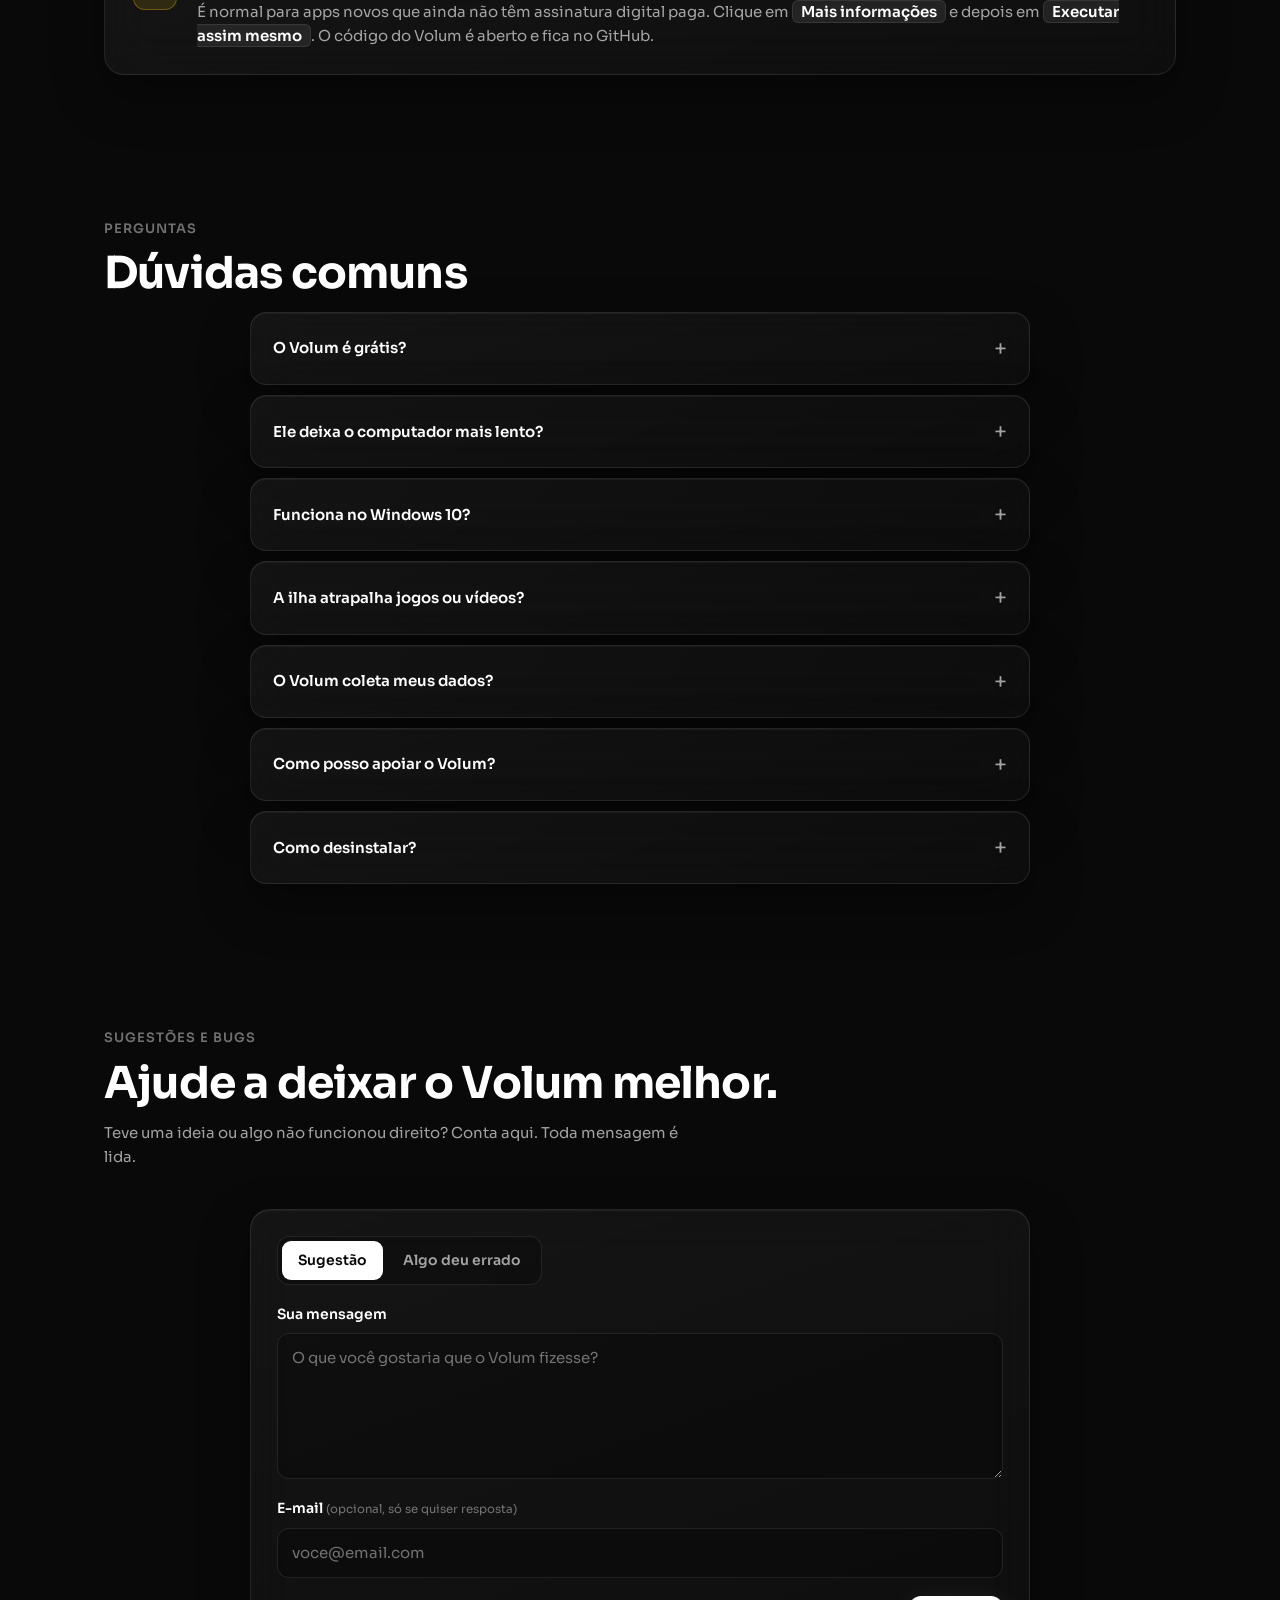
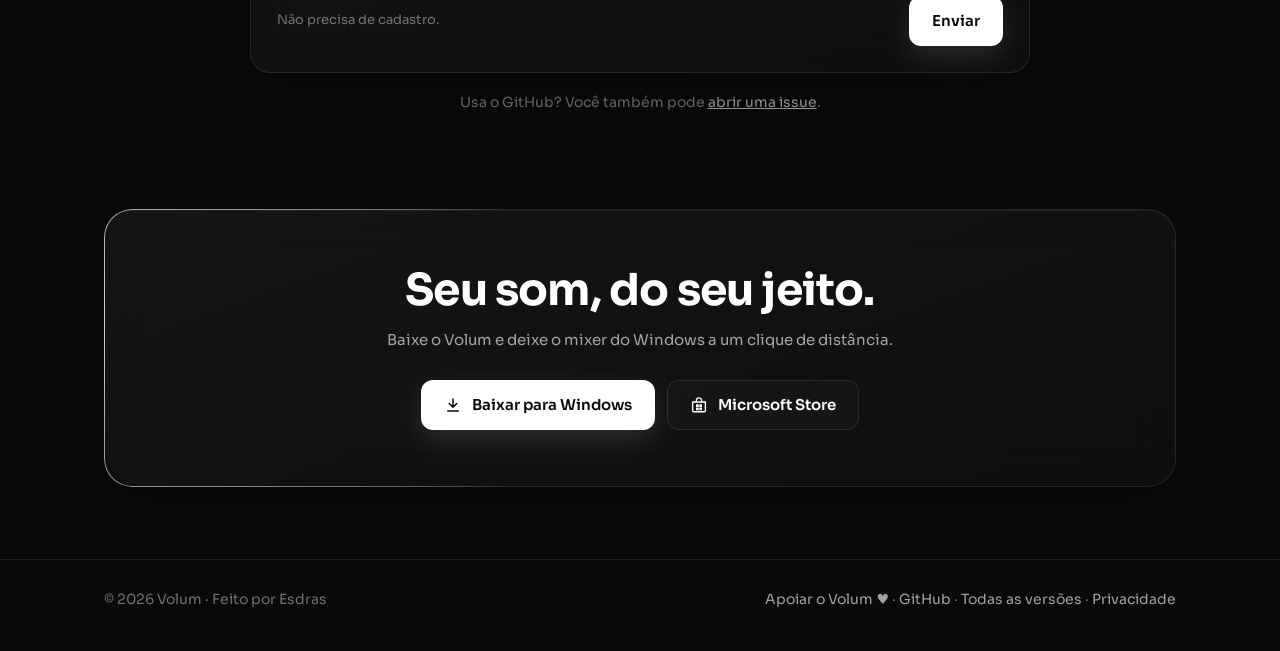
==== commit 8ad459d8: "QR Code do Pix para apoiar o Volum - Site: QR Code do Pix na janela "Apoiar o Volum", junto do Pix C" ====
--- a/site/index.html
+++ b/site/index.html
@@ -786,6 +786,14 @@
     .support p { margin: 0 0 14px; color: var(--subtext); font-size: 14.5px; line-height: 1.55; }
     .support-steps { margin: 0 0 16px; padding-left: 20px; color: var(--subtext); font-size: 14px; line-height: 1.7; }
     .support-steps b { color: var(--text); font-weight: 600; }
+    .support { box-sizing: border-box; max-height: calc(100dvh - 24px); overflow-x: hidden; overflow-y: auto; scrollbar-width: thin; scrollbar-color: rgba(255,255,255,.15) transparent; padding-top: 22px; }
+    .support p { margin-bottom: 10px; }
+    .pix-qr { display: grid; justify-items: center; gap: 10px; margin: 2px 0 12px; text-align: center; }
+    .pix-qr img { width: 160px; height: 160px; padding: 6px; border-radius: 14px; background: #fff; image-rendering: pixelated; }
+    .pix-qr span { max-width: 320px; color: var(--subtext); font-size: 13.5px; line-height: 1.5; }
+    .pix-qr b { color: var(--text); font-weight: 600; }
+    .pix-or { display: flex; align-items: center; gap: 12px; margin: 0 0 12px; color: var(--muted); font-size: 12.5px; }
+    .pix-or::before, .pix-or::after { content: ""; flex: 1; height: 1px; background: var(--border); }
     .pix-box { margin-bottom: 14px; padding: 12px 14px; border: 1px solid var(--border); border-radius: 12px; background: rgba(255, 255, 255, .03); }
     .pix-box code { display: block; font: 12px/1.5 ui-monospace, Consolas, monospace; color: var(--subtext); word-break: break-all; user-select: all; }
     .support .btn-primary { width: 100%; justify-content: center; }
@@ -1073,11 +1081,11 @@
     </button>
     <h3 id="supportTitle">Apoiar o Volum ♥</h3>
     <p>O Volum é grátis e vai continuar grátis. Se ele te ajuda, qualquer valor faz diferença. Obrigado!</p>
-    <ol class="support-steps">
-      <li>Copie o código Pix abaixo.</li>
-      <li>No app do seu banco, vá em <b>Pix → Pix Copia e Cola</b>.</li>
-      <li>Cole o código e escolha o valor.</li>
-    </ol>
+    <div class="pix-qr">
+      <img src="pix-qr.svg" width="180" height="180" alt="QR Code do Pix para apoiar o Volum">
+      <span>Abra o app do seu banco, vá em <b>Pix → Pagar com QR Code</b> e aponte a câmera. Você escolhe o valor.</span>
+    </div>
+    <div class="pix-or"><span>ou use o Pix Copia e Cola</span></div>
     <div class="pix-box"><code id="pixCode"></code></div>
     <button class="btn btn-primary" id="pixCopy" type="button">Copiar código Pix</button>
     <p class="support-alt">Mora fora do Brasil? <a href="https://ko-fi.com/volum" target="_blank" rel="noopener" data-goatcounter-click="apoiar-kofi-janela">Apoie pelo Ko-fi</a>.</p>
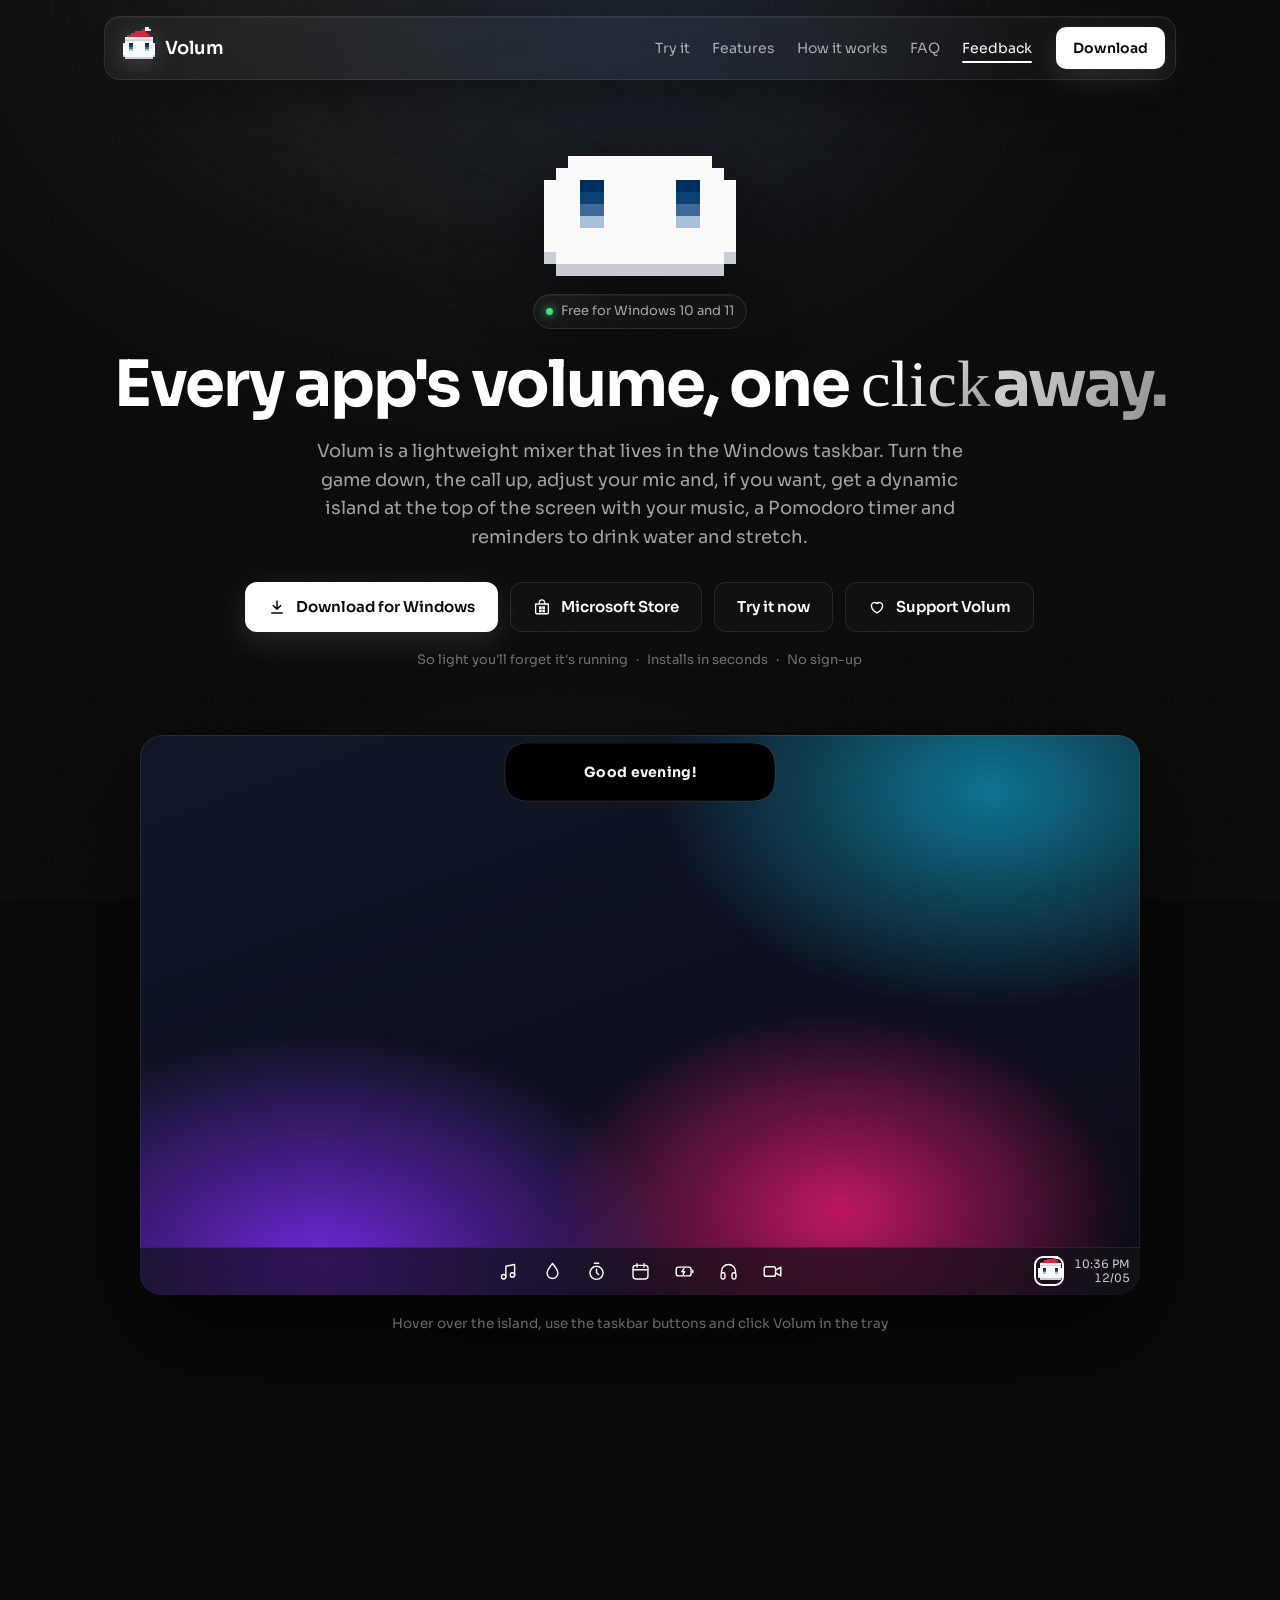
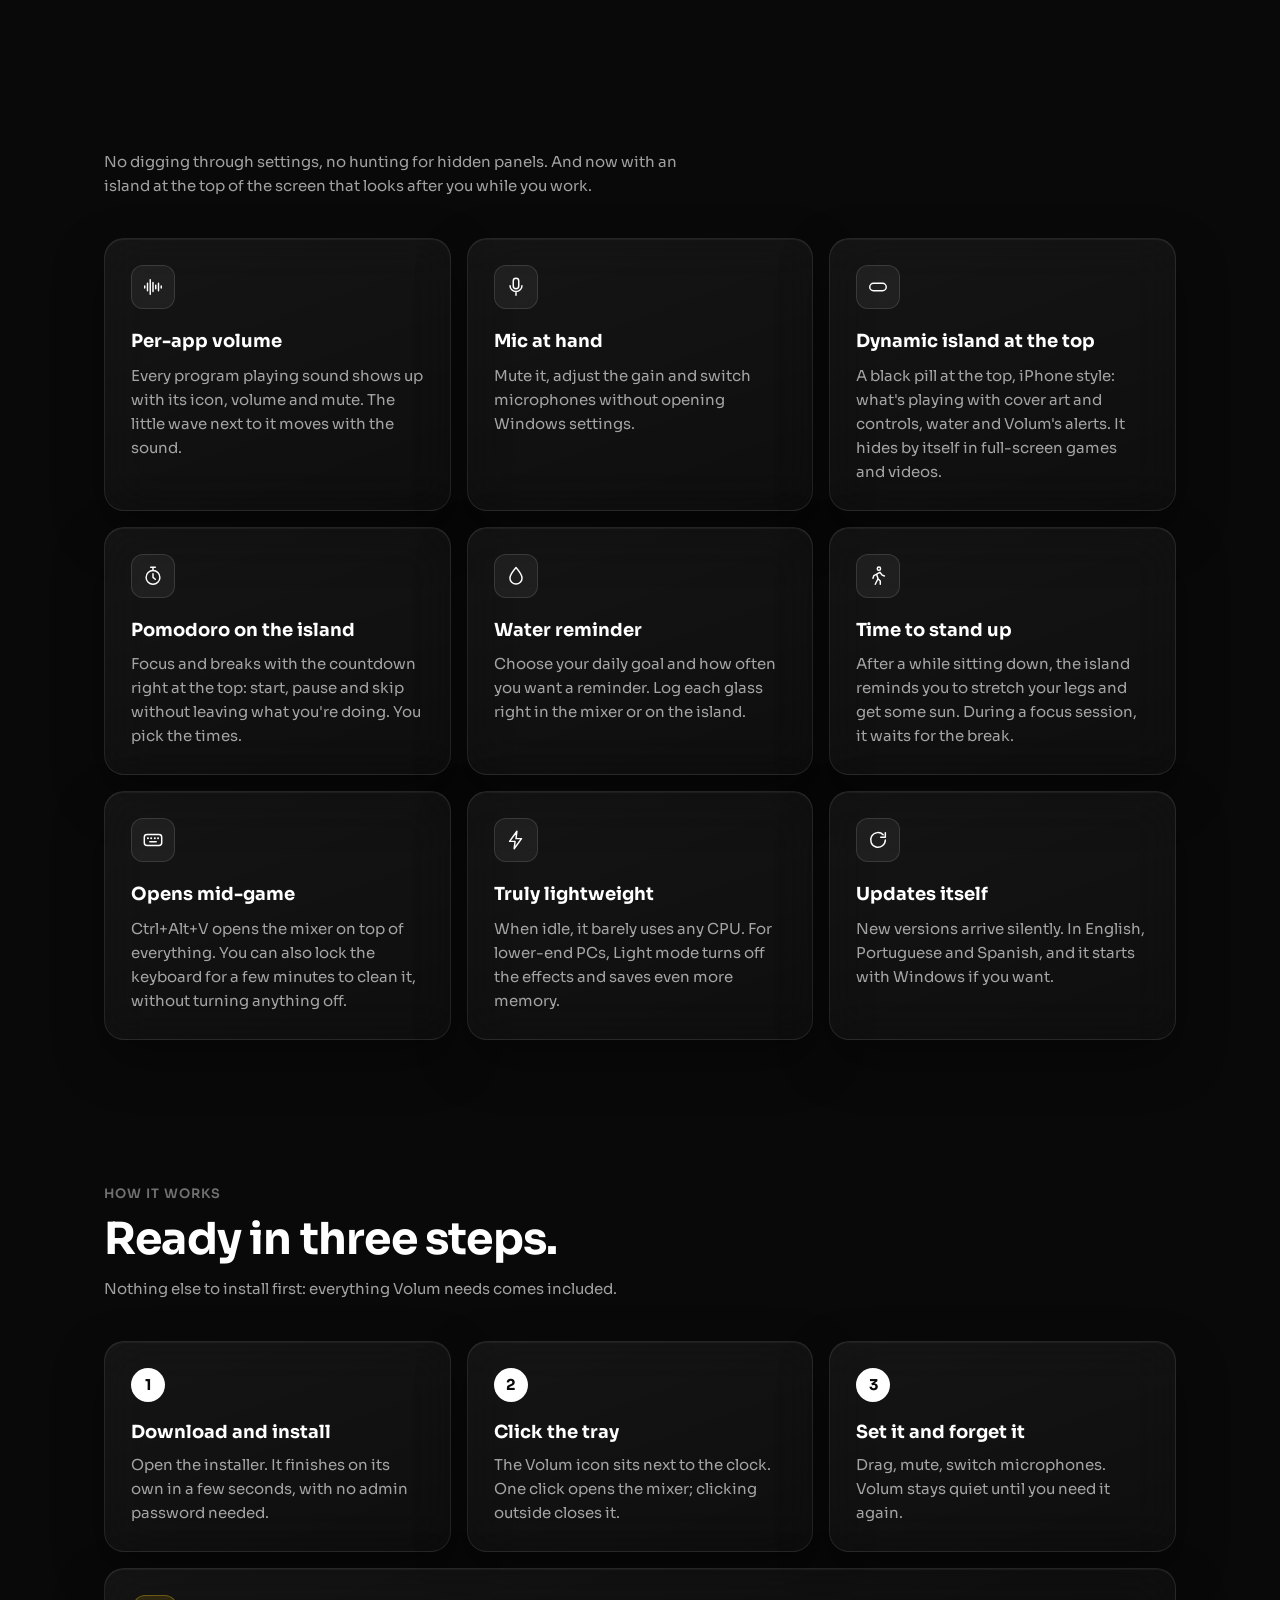
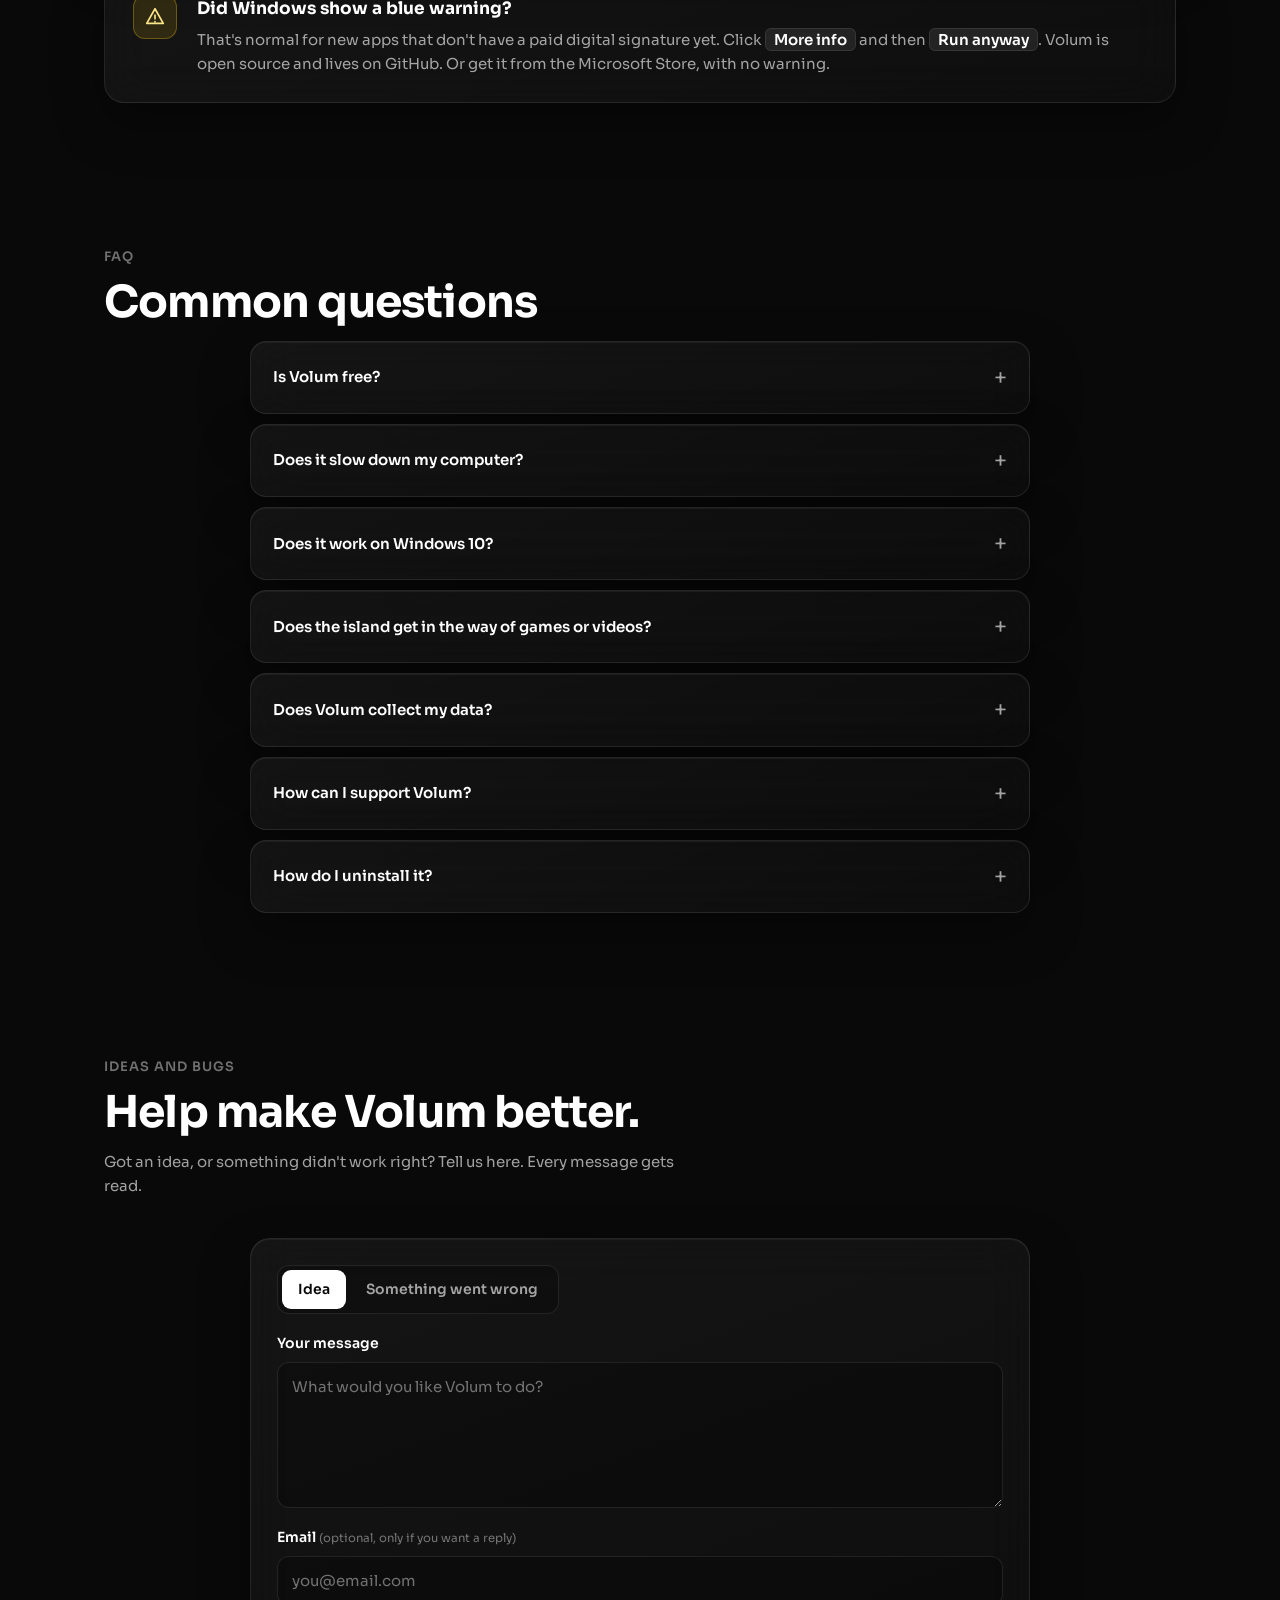
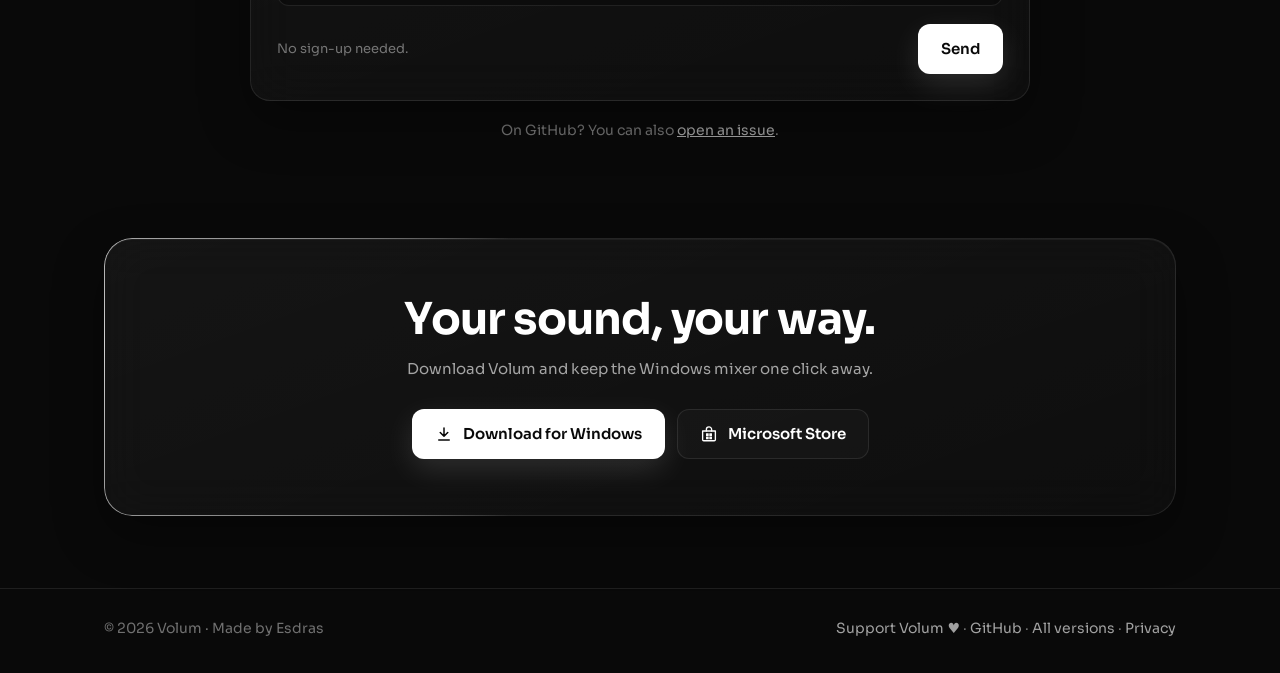
==== commit b17c87f3: "Site em inglês e espanhol, pelo idioma do navegador - i18n.js: textos do site em inglês e espanhol; " ====
--- a/site/index.html
+++ b/site/index.html
@@ -1100,7 +1100,12 @@
 
   <!-- Textos e mascote do app (o mesmo shared.js da interface) -->
   <script src="../LeveMixerWeb/wwwroot/shared.js"></script>
+  <!-- Idioma: português, inglês ou espanhol, pelo idioma do navegador (textos no i18n.js) -->
+  <script src="i18n.js"></script>
   <script>
+    const tr = window.SiteI18n ? SiteI18n.tr : (t) => t;
+    if (window.SiteI18n) SiteI18n.apply(document);   // antes das animações, que mexem nos títulos
+
     // Animações ao rolar (scroll-triggered). Sem suporte ou sem script, tudo fica visível direto.
     // "Modo Figma" (index.html?figma): tudo visível de uma vez, sem animações — para importar no Figma
     const figma = new URLSearchParams(location.search).has('figma');
@@ -1141,7 +1146,7 @@
     function countUp(el) {
       const target = parseFloat(el.dataset.count);
       const decimals = parseInt(el.dataset.decimals || '0', 10);
-      const fmt = (v) => v.toFixed(decimals).replace('.', ',');
+      const fmt = (v) => (window.SiteI18n && SiteI18n.LANG === 'en' ? v.toFixed(decimals) : v.toFixed(decimals).replace('.', ','));
       const start = performance.now(), ms = 1800;
       el.textContent = fmt(0);
       requestAnimationFrame(function step(now) {
@@ -1254,18 +1259,18 @@
     const fbVersion = fromApp ? `Volum ${params.get('v')} · Windows build ${(params.get('w') || '?').replace(/\D/g, '')}` : 'site';
     if (fromApp) {
       track('veio-do-app');   // clicou no balão de sugestões dentro do Volum
-      document.getElementById('feedbackNote').textContent = `Vai junto: ${fbVersion}. Não precisa de cadastro.`;
+      document.getElementById('feedbackNote').textContent = tr('Vai junto: {0}. Não precisa de cadastro.').replace('{0}', fbVersion);
       addEventListener('load', () => setTimeout(() => fbMessage.focus({ preventScroll: true }), 600));
     }
 
     // O texto de exemplo muda com o tipo
     fbForm.addEventListener('change', () => {
       fbMessage.placeholder = fbForm.elements.kind.value === 'Bug'
-        ? 'O que aconteceu? O que você estava fazendo na hora?'
-        : 'O que você gostaria que o Volum fizesse?';
+        ? tr('O que aconteceu? O que você estava fazendo na hora?')
+        : tr('O que você gostaria que o Volum fizesse?');
     });
 
-    const fbShow = (text, cls) => { fbStatus.textContent = text; fbStatus.className = 'form-status ' + cls; };
+    const fbShow = (text, cls) => { fbStatus.textContent = tr(text); fbStatus.className = 'form-status ' + cls; };
 
     fbForm.addEventListener('submit', async (e) => {
       e.preventDefault();
@@ -1309,7 +1314,7 @@
     const frame = document.getElementById('demoFrame');
     const hint = document.getElementById('demoHint');
     const tellDemo = (action) => frame.contentWindow.postMessage({ volumDemo: true, action }, '*');
-    const HINT = 'Passe o mouse na ilha, use os botões da barra de tarefas e clique no Volum na bandeja';
+    const HINT = tr('Passe o mouse na ilha, use os botões da barra de tarefas e clique no Volum na bandeja');
     let demoUsed = false;   // estatística: alguém mexeu na demo (conta uma vez por visita)
     const islandFrame = document.getElementById('islandFrame');
     const tellIsland = (action) => islandFrame.contentWindow.postMessage({ volumIsland: true, action }, '*');
@@ -1318,7 +1323,7 @@
     const openMixer = () => {
       if (!demo.classList.contains('min')) return;
       demo.classList.remove('min');
-      hint.textContent = 'Arraste os volumes e silencie os apps. Clique de novo no Volum para fechar';
+      hint.textContent = tr('Arraste os volumes e silencie os apps. Clique de novo no Volum para fechar');
       tellDemo('open');
     };
 
@@ -1343,7 +1348,7 @@
       if (m.type === 'top') window.scrollTo({ top: 0, behavior: 'smooth' });   // "Site do Volum" na demo
       if (m.type === 'feedback') document.getElementById('sugestoes').scrollIntoView({ behavior: 'smooth' });   // balão na demo
       if (m.type === 'settings') {   // engrenagem na demo: no app ela abre a janela de configurações
-        hint.textContent = 'No app, a engrenagem abre a janela de configurações';
+        hint.textContent = tr('No app, a engrenagem abre a janela de configurações');
         clearTimeout(hint._t);
         hint._t = setTimeout(() => { hint.textContent = HINT; }, 3500);
       }
@@ -1380,8 +1385,9 @@
     const clock = document.getElementById('clock');
     const tickClock = () => {
       const d = new Date();
-      clock.innerHTML = d.toLocaleTimeString('pt-BR', { hour: '2-digit', minute: '2-digit' }) +
-        '<br>' + d.toLocaleDateString('pt-BR', { day: '2-digit', month: '2-digit' });
+      const loc = document.documentElement.lang;
+      clock.innerHTML = d.toLocaleTimeString(loc, { hour: '2-digit', minute: '2-digit' }) +
+        '<br>' + d.toLocaleDateString(loc, { day: '2-digit', month: '2-digit' });
     };
     tickClock();
     setInterval(tickClock, 30000);
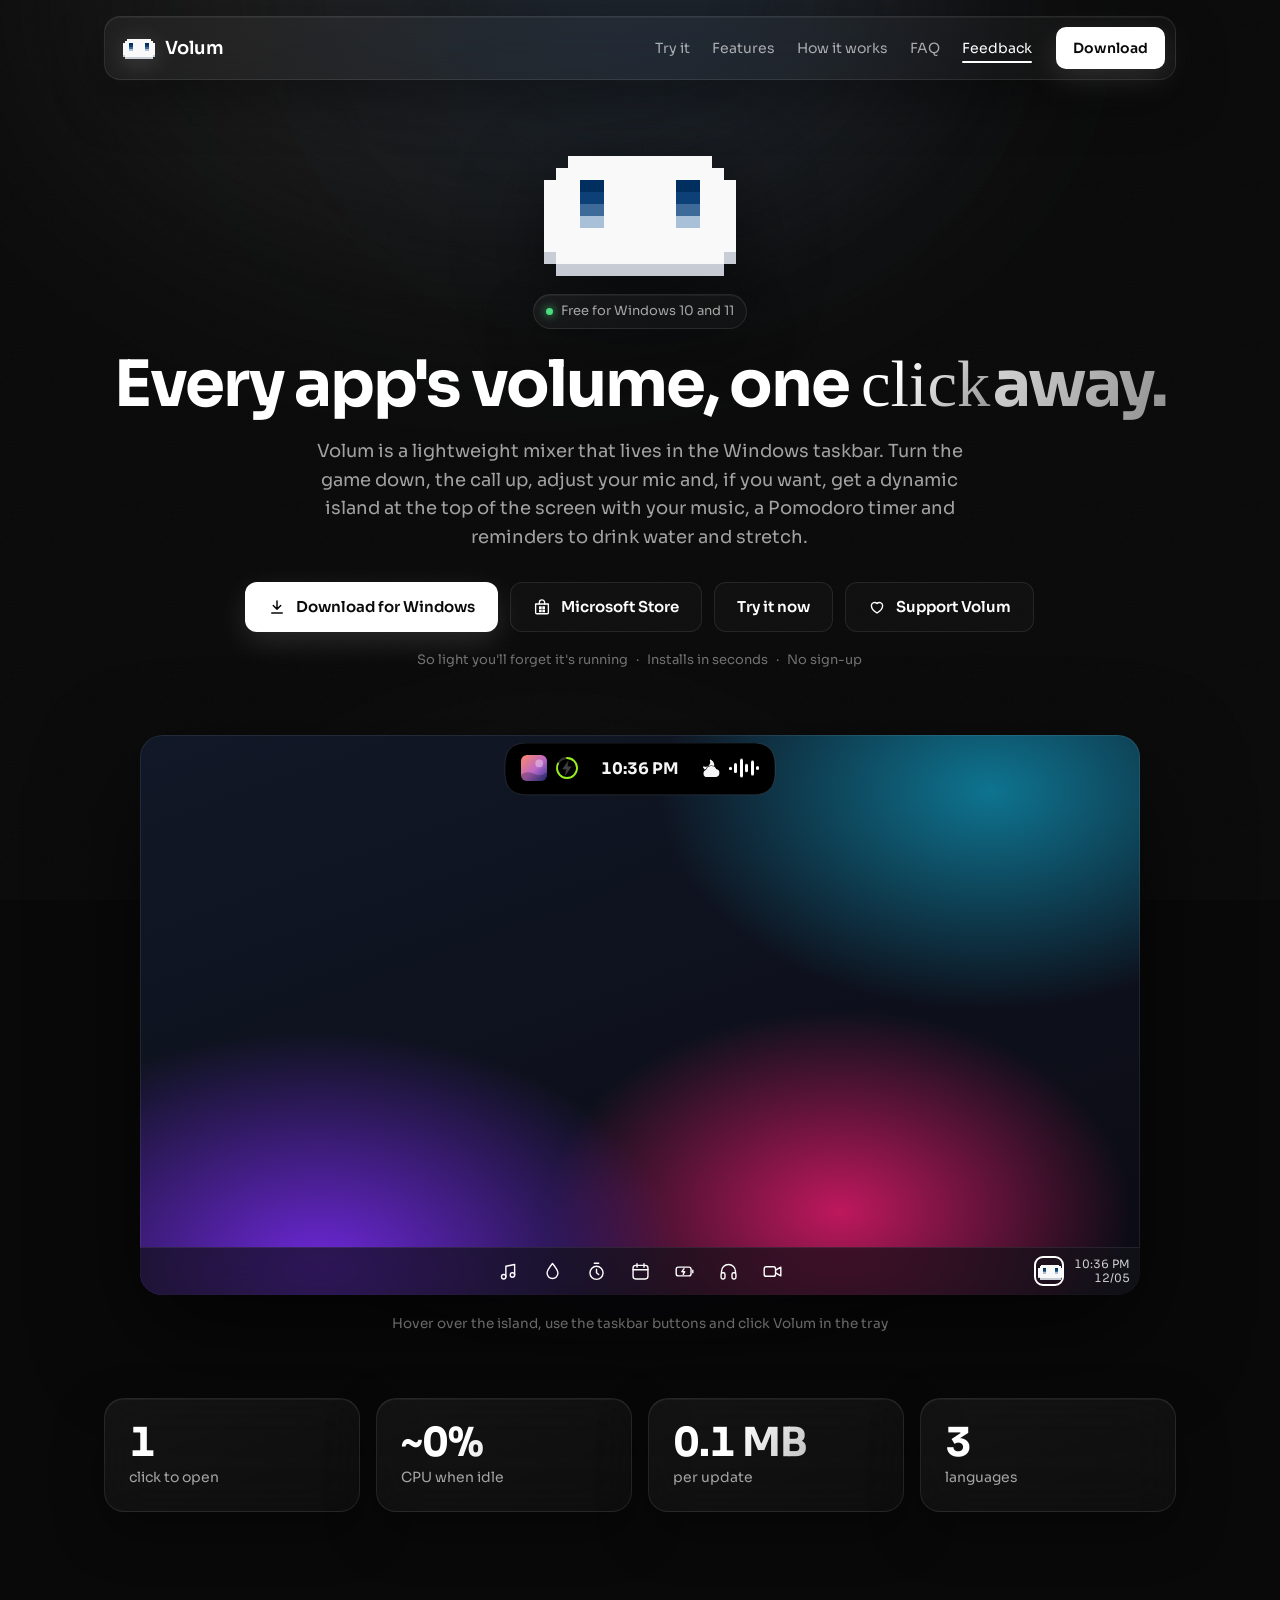
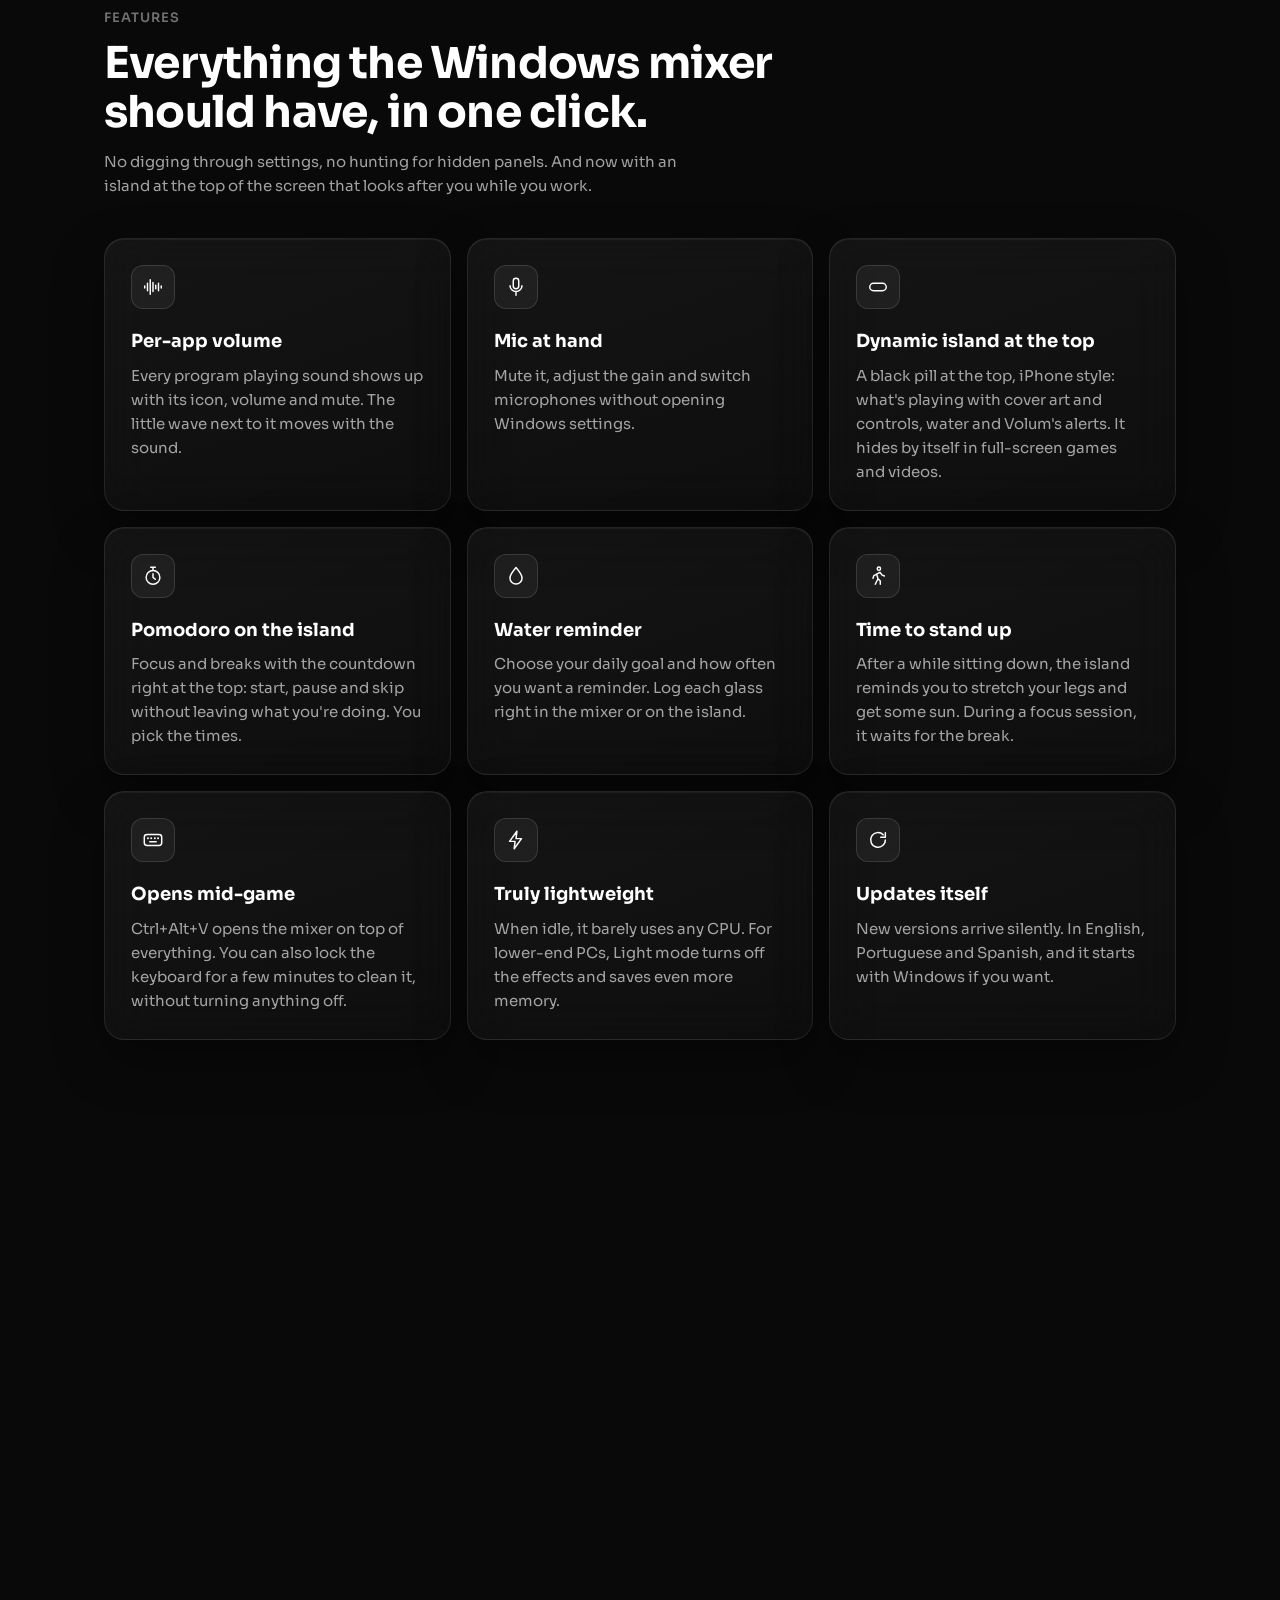
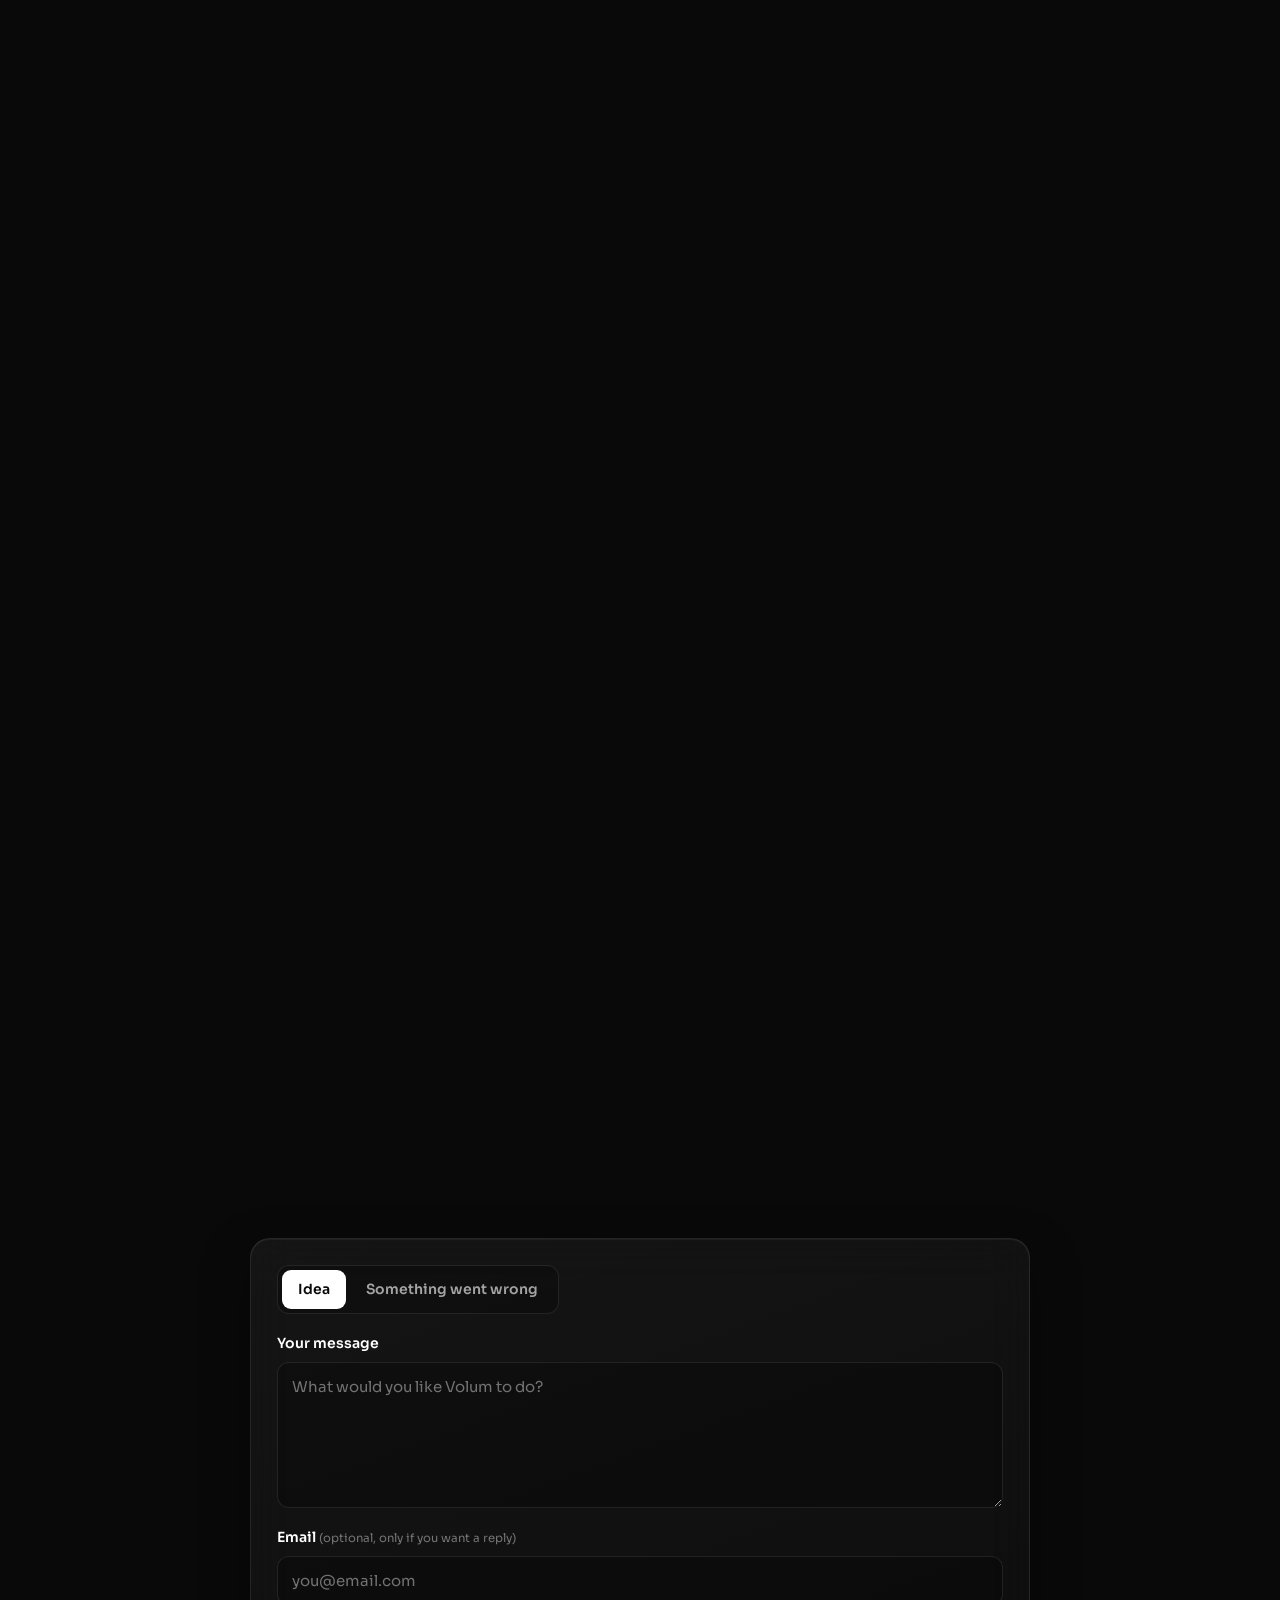
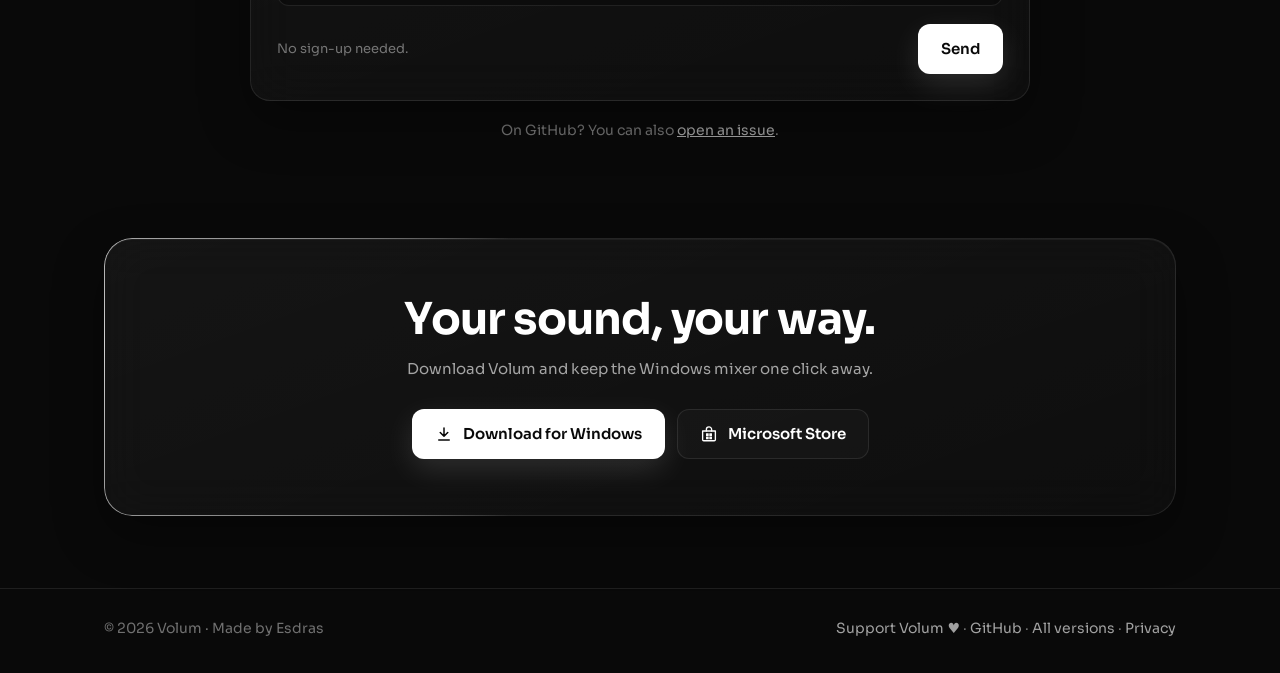
==== commit 59459f38: "Versão 0.8.0: temas Verão Vice, pesquisa de temas e idioma do Windows - Temas Miami (folhas de coque" ====
--- a/site/index.html
+++ b/site/index.html
@@ -19,790 +19,7 @@
   <meta name="twitter:card" content="summary_large_image">
   <link rel="icon" href="data:image/svg+xml,<svg xmlns='http://www.w3.org/2000/svg' viewBox='0 0 32 32'><circle cx='16' cy='16' r='15.5' fill='%23090909' stroke='%23ffffff' stroke-opacity='.27'/><g stroke='%23fff' stroke-width='2.5' stroke-linecap='round'><line x1='9' y1='7' x2='9' y2='25'/><line x1='16' y1='7' x2='16' y2='25'/><line x1='23' y1='7' x2='23' y2='25'/></g><g fill='%23fff'><circle cx='9' cy='20' r='3.5'/><circle cx='16' cy='11' r='3.5'/><circle cx='23' cy='17' r='3.5'/></g></svg>">
   <link rel="stylesheet" href="../LeveMixerWeb/wwwroot/mascot.css">
-  <style>
-    /* =========================================================
-       Volum — landing page (local)
-       Cores e medidas nas variáveis abaixo. Direção do Figma (09/10):
-       laranja (#ED5A23), fundo marrom bem escuro com brilho quente no topo, vidro.
-       ========================================================= */
-    :root {
-      --accent: #ed5a23;
-      --accent-2: #f5895a;
-      --accent-ring: rgba(237, 90, 35, .35);
-      --meter-a: #4ade80;
-      --meter-b: #2dd4bf;
-
-      --bg: #0e0603;
-      --text: #f7f2ef;
-      --subtext: #b3a59e;
-      --muted: #7d6e67;
-      --glass: rgba(255, 236, 225, .045);
-      --glass-strong: rgba(255, 236, 225, .075);
-      --border: rgba(255, 230, 215, .10);
-      --highlight: rgba(255, 240, 230, .12);
-      --font-script: "Bernadette", cursive;   /* o "clique" do título (arquivo em fonts/) */
-
-      --radius: 20px;
-      --max: 1120px;
-      --font: "Segoe UI Variable Text", "Segoe UI", system-ui, -apple-system, sans-serif;
-      --font-display: "Segoe UI Variable Display", "Segoe UI", system-ui, -apple-system, sans-serif;
-    }
-
-    /* Fonte do "clique": usa a instalada no computador ou o arquivo da pasta fonts/ */
-    @font-face {
-      font-family: "Bernadette";
-      src: local("Bernadette"), url("fonts/bernadette.ttf") format("truetype");
-      font-display: swap;
-    }
-
-    * { box-sizing: border-box; }
-    html { scroll-behavior: smooth; }
-    body {
-      margin: 0;
-      background: var(--bg);
-      color: var(--text);
-      font-family: var(--font);
-      font-size: 16px;
-      line-height: 1.6;
-      -webkit-font-smoothing: antialiased;
-      overflow-x: hidden;
-    }
-    a { color: inherit; }
-    img, svg { display: block; }
-
-    /* Fundo: manchas de cor desfocadas (é o que dá graça ao vidro) */
-    .backdrop {
-      position: fixed;
-      inset: 0;
-      z-index: -1;
-      overflow: hidden;
-      pointer-events: none;
-    }
-    .blob {
-      position: absolute;
-      border-radius: 50%;
-      filter: blur(90px);
-      opacity: .55;
-    }
-    /* Brilho quente no topo (como no Figma) que some para o marrom escuro */
-    .blob.b1 { width: 900px; height: 520px; background: #7a2208; top: -260px; left: 5%; opacity: .7; filter: blur(110px); }
-    .blob.b2 { width: 520px; height: 420px; background: #c2410c; top: -220px; left: 30%; opacity: .25; filter: blur(120px); }
-    .blob.b3 { width: 600px; height: 500px; background: #5a1a06; bottom: -360px; left: 20%; opacity: .25; }
-    .grain {
-      position: absolute;
-      inset: 0;
-      opacity: .05;
-      background-image: url("data:image/svg+xml;utf8,<svg xmlns='http://www.w3.org/2000/svg' width='160' height='160'><filter id='n'><feTurbulence type='fractalNoise' baseFrequency='.9' numOctaves='2' stitchTiles='stitch'/><feColorMatrix values='0 0 0 0 1  0 0 0 0 1  0 0 0 0 1  0 0 0 .6 0'/></filter><rect width='100%' height='100%' filter='url(%23n)'/></svg>");
-    }
-
-    .wrap { width: 100%; max-width: var(--max); margin: 0 auto; padding: 0 24px; }
-
-    /* Vidro reutilizável */
-    .glass {
-      background: linear-gradient(160deg, var(--glass-strong), var(--glass));
-      border: 1px solid var(--border);
-      box-shadow: inset 0 1px 0 var(--highlight), 0 20px 50px rgba(0, 0, 0, .35);
-      backdrop-filter: blur(24px) saturate(140%);
-      -webkit-backdrop-filter: blur(24px) saturate(140%);
-    }
-
-    /* ---------- Topo ---------- */
-    .nav {
-      position: sticky;
-      top: 16px;
-      z-index: 10;
-      margin-top: 16px;
-    }
-    .nav-inner {
-      display: flex;
-      align-items: center;
-      gap: 24px;
-      padding: 10px 10px 10px 18px;
-      border-radius: 16px;
-    }
-    .brand {
-      display: flex;
-      align-items: center;
-      gap: 10px;
-      font-family: var(--font-display);
-      font-weight: 600;
-      font-size: 18px;
-      text-decoration: none;
-      margin-right: auto;
-    }
-    .brand svg { width: 28px; height: 28px; filter: drop-shadow(0 4px 12px var(--accent-ring)); }
-    .nav-links { display: flex; gap: 22px; }
-    .nav-links a { color: var(--subtext); text-decoration: none; font-size: 14px; transition: color .2s; }
-    .nav-links a:hover { color: var(--text); }
-
-    .btn {
-      display: inline-flex;
-      align-items: center;
-      gap: 10px;
-      padding: 12px 22px;
-      border-radius: 12px;
-      border: 1px solid transparent;
-      font: inherit;
-      font-weight: 600;
-      text-decoration: none;
-      cursor: pointer;
-      transition: transform .2s cubic-bezier(.34, 1.56, .64, 1), box-shadow .25s, background .25s;
-    }
-    .btn:active { transform: scale(.97); }
-    .btn svg { width: 18px; height: 18px; }
-    .btn-primary {
-      color: #fff;
-      background: linear-gradient(135deg, var(--accent-2), var(--accent));
-      box-shadow: 0 8px 28px var(--accent-ring), inset 0 1px 0 rgba(255, 255, 255, .25);
-    }
-    .btn-primary:hover { transform: translateY(-2px); box-shadow: 0 14px 36px var(--accent-ring), inset 0 1px 0 rgba(255, 255, 255, .25); }
-    .btn-ghost { color: var(--text); background: var(--glass); border-color: var(--border); }
-    .btn-ghost:hover { background: var(--glass-strong); }
-    .btn-small { padding: 9px 16px; font-size: 14px; border-radius: 10px; }
-
-    /* ---------- Hero ---------- */
-    /* Hero colado no menu. Tudo alinhado pelo topo: quando o mixer abre as configurações,
-       ele cresce só para baixo e o texto da esquerda não sai do lugar. */
-    .hero {
-      display: grid;
-      grid-template-columns: 1.05fr .95fr;
-      align-items: start;
-      gap: 56px;
-      padding: 36px 0 64px;
-    }
-    .hero-copy { padding-top: 56px; }   /* centraliza o texto com o mixer fechado */
-    .pill {
-      display: inline-flex;
-      align-items: center;
-      gap: 8px;
-      padding: 6px 12px;
-      border-radius: 99px;
-      font-size: 13px;
-      color: var(--subtext);
-    }
-    .pill .dot { width: 7px; height: 7px; border-radius: 50%; background: var(--meter-a); box-shadow: 0 0 10px var(--meter-a); }
-    h1 {
-      margin: 20px 0 18px;
-      font-family: var(--font-display);
-      font-size: clamp(40px, 5.4vw, 64px);
-      line-height: 1.04;
-      letter-spacing: -1.5px;
-      font-weight: 700;
-    }
-    h1 .grad {
-      background: linear-gradient(120deg, var(--accent-2), var(--accent));
-      -webkit-background-clip: text;
-      background-clip: text;
-      color: transparent;
-    }
-    h1 .script {   /* "clique" em letra cursiva (bloco próprio para poder animar a "escrita") */
-      display: inline-block;
-      font-family: var(--font-script);
-      font-style: normal;
-      font-weight: 400;
-      font-size: 1.04em;
-      letter-spacing: 0;
-      padding: 0 .02em;
-      margin-right: -.14em;   /* a Bernadette tem uma sobra à direita: cola o ponto final */
-      background: linear-gradient(120deg, var(--accent-2), var(--accent));
-      -webkit-background-clip: text;
-      background-clip: text;
-      color: transparent;
-    }
-    .lead { font-size: 18px; color: var(--subtext); max-width: 34em; margin: 0 0 30px; }
-    .cta { display: flex; flex-wrap: wrap; gap: 12px; }
-    .meta { margin-top: 18px; font-size: 13px; color: var(--muted); }
-    .meta span + span::before { content: "·"; margin: 0 8px; }
-
-    /* ---------- Demo interativa (o app de verdade rodando num iframe: demo.html) ----------
-       Presa pelo topo: ao abrir as configurações, o mixer cresce só para baixo (a barra de
-       tarefas desenhada desce junto). O vidro é o backdrop-filter do iframe. */
-    .stage {
-      position: relative;
-      display: flex;
-      flex-direction: column;
-      justify-content: flex-start;
-      align-items: center;
-    }
-    .stage::before {   /* brilho atrás do mixer */
-      content: "";
-      position: absolute;
-      inset: 5% 10% 15%;
-      background: radial-gradient(circle, var(--accent-ring), transparent 70%);
-      filter: blur(30px);
-      pointer-events: none;
-    }
-    .demo { position: relative; width: 360px; max-width: 100%; margin-bottom: 14px; }
-    .demo iframe {
-      display: block;
-      width: 100%;
-      height: 470px;              /* o app manda a altura certa assim que carrega */
-      border: 0;
-      border-radius: 14px;
-      background: transparent;
-      backdrop-filter: blur(28px) saturate(150%);
-      -webkit-backdrop-filter: blur(28px) saturate(150%);
-      box-shadow: 0 30px 70px rgba(0, 0, 0, .5);
-      transition: opacity .2s ease, transform .25s cubic-bezier(.16, 1, .3, 1);
-    }
-    .demo.lite iframe { backdrop-filter: none; -webkit-backdrop-filter: none; }
-    .demo.min iframe { opacity: 0; transform: translateY(14px) scale(.97); pointer-events: none; }
-
-    /* Barra de tarefas desenhada, com o ícone do Volum na bandeja */
-    .taskbar {
-      position: relative;
-      display: flex;
-      align-items: center;
-      gap: 10px;
-      width: 360px;
-      max-width: 100%;
-      padding: 8px 12px;
-      border-radius: 14px;
-      font-size: 12px;
-      color: var(--subtext);
-    }
-    .taskbar .hint { margin-right: auto; transition: color .3s; }
-    .demo.min + .taskbar .hint { color: var(--text); }
-    .tray-btn {
-      position: relative;
-      width: 34px; height: 34px;
-      display: grid; place-items: center;
-      border: 0; border-radius: 9px;
-      background: transparent;
-      cursor: pointer;
-      transition: background .2s;
-    }
-    .tray-btn:hover { background: rgba(255, 255, 255, .1); }
-    .tray-btn svg { width: 20px; height: 20px; }
-    .demo.min + .taskbar .tray-btn::after {   /* chama atenção quando o mixer está fechado */
-      content: "";
-      position: absolute; inset: 2px;
-      border-radius: 9px;
-      border: 2px solid var(--accent-2);
-      animation: ping 1.6s ease-out infinite;
-    }
-    @keyframes ping { from { opacity: .9; transform: scale(.8); } to { opacity: 0; transform: scale(1.35); } }
-    .clock { font-variant-numeric: tabular-nums; text-align: right; line-height: 1.25; }
-
-    /* ---------- Seções ---------- */
-    section { padding: 72px 0; }
-    .eyebrow {
-      font-size: 13px; font-weight: 600; letter-spacing: 1px; text-transform: uppercase;
-      color: var(--accent-2);
-    }
-    h2 {
-      margin: 10px 0 14px;
-      font-family: var(--font-display);
-      font-size: clamp(30px, 3.6vw, 44px);
-      line-height: 1.1;
-      letter-spacing: -.8px;
-    }
-    .section-lead { color: var(--subtext); max-width: 40em; margin: 0 0 40px; }
-
-    .features {
-      display: grid;
-      grid-template-columns: repeat(3, 1fr);
-      gap: 16px;
-    }
-    .card {
-      padding: 26px;
-      border-radius: var(--radius);
-      transition: transform .3s cubic-bezier(.16, 1, .3, 1), border-color .3s;
-    }
-    .card:hover { transform: translateY(-4px); border-color: rgba(245, 137, 90, .35); }
-    .card .icon {
-      width: 44px; height: 44px; border-radius: 12px;
-      display: grid; place-items: center;
-      background: linear-gradient(135deg, rgba(245, 137, 90, .22), rgba(237, 90, 35, .08));
-      border: 1px solid rgba(245, 137, 90, .3);
-      color: #ffc2a6;
-      margin-bottom: 18px;
-    }
-    .card .icon svg { width: 22px; height: 22px; }
-    .card h3 { margin: 0 0 8px; font-size: 18px; font-family: var(--font-display); }
-    .card p { margin: 0; color: var(--subtext); font-size: 15px; }
-
-    /* Passos */
-    .steps { display: grid; grid-template-columns: repeat(3, 1fr); gap: 16px; counter-reset: step; }
-    .step { padding: 26px; border-radius: var(--radius); }
-    .step::before {
-      counter-increment: step;
-      content: counter(step);
-      display: grid; place-items: center;
-      width: 34px; height: 34px; border-radius: 50%;
-      margin-bottom: 16px;
-      font-weight: 700;
-      background: linear-gradient(135deg, var(--accent-2), var(--accent));
-      box-shadow: 0 6px 18px var(--accent-ring);
-    }
-    .step h3 { margin: 0 0 6px; font-size: 18px; font-family: var(--font-display); }
-    .step p { margin: 0; color: var(--subtext); font-size: 15px; }
-
-    /* Aviso do SmartScreen */
-    .notice {
-      display: grid;
-      grid-template-columns: auto 1fr;
-      gap: 20px;
-      padding: 26px 28px;
-      border-radius: var(--radius);
-      margin-top: 16px;
-    }
-    .notice .icon {
-      width: 44px; height: 44px; border-radius: 12px;
-      display: grid; place-items: center;
-      background: rgba(250, 204, 21, .12); border: 1px solid rgba(250, 204, 21, .3); color: #fde68a;
-    }
-    .notice .icon svg { width: 22px; height: 22px; }
-    .notice h3 { margin: 0 0 6px; font-size: 17px; }
-    .notice p { margin: 0; color: var(--subtext); font-size: 15px; }
-    .notice kbd {
-      font: inherit; font-weight: 600; color: var(--text);
-      padding: 1px 8px; border-radius: 6px;
-      background: rgba(255, 255, 255, .08); border: 1px solid var(--border);
-    }
-
-    /* FAQ */
-    .faq { display: grid; gap: 10px; max-width: 780px; margin: 0 auto; }   /* centralizada, como no Figma */
-    details { border-radius: 16px; padding: 0 22px; }
-    summary {
-      list-style: none;
-      cursor: pointer;
-      padding: 18px 0;
-      font-weight: 600;
-      display: flex; justify-content: space-between; align-items: center; gap: 16px;
-    }
-    summary::-webkit-details-marker { display: none; }
-    summary::after {
-      content: "+"; font-size: 22px; font-weight: 400; color: var(--subtext);
-      transition: transform .3s cubic-bezier(.16, 1, .3, 1);
-    }
-    details[open] summary::after { transform: rotate(45deg); }
-    details p { margin: 0 0 18px; color: var(--subtext); }
-
-    /* Sugestões e bugs (formulário) */
-    .feedback { display: grid; gap: 18px; max-width: 780px; margin: 0 auto; padding: 26px; border-radius: var(--radius); }   /* centralizado, como a FAQ */
-    .kind {
-      justify-self: start;
-      display: inline-flex; gap: 4px; padding: 4px;
-      border-radius: 12px; background: rgba(0, 0, 0, .25); border: 1px solid var(--border);
-    }
-    .kind input { position: absolute; opacity: 0; pointer-events: none; }
-    .kind span {
-      display: block; padding: 8px 16px; border-radius: 9px;
-      font-size: 14px; font-weight: 600; color: var(--subtext);
-      cursor: pointer; transition: background .25s, color .25s, box-shadow .25s;
-    }
-    .kind span:hover { color: var(--text); }
-    .kind input:checked + span {
-      color: #fff;
-      background: linear-gradient(135deg, var(--accent-2), var(--accent));
-      box-shadow: 0 6px 18px var(--accent-ring), inset 0 1px 0 rgba(255, 255, 255, .25);
-    }
-    .kind input:focus-visible + span { outline: 2px solid var(--accent-2); outline-offset: 2px; }
-    .field { display: grid; gap: 8px; font-size: 14px; font-weight: 600; }
-    .field small { font-weight: 400; color: var(--muted); }
-    .field textarea, .field input {
-      width: 100%;
-      font: inherit; font-size: 15px; font-weight: 400; color: var(--text);
-      padding: 12px 14px; border-radius: 12px;
-      background: rgba(0, 0, 0, .25); border: 1px solid var(--border);
-      resize: vertical;
-      transition: border-color .2s, box-shadow .2s;
-    }
-    .field textarea::placeholder, .field input::placeholder { color: var(--muted); }
-    .field textarea:focus, .field input:focus { outline: none; border-color: rgba(245, 137, 90, .6); box-shadow: 0 0 0 3px var(--accent-ring); }
-    .form-foot { display: flex; flex-wrap: wrap; align-items: center; justify-content: space-between; gap: 12px 16px; }
-    .form-note { margin: 0; font-size: 13px; color: var(--muted); }
-    .form-status { margin: 0; font-size: 14px; }
-    .form-status:empty { display: none; }
-    .form-status.ok { color: var(--meter-a); }
-    .form-status.err { color: #fca5a5; }
-    .feedback button[disabled] { opacity: .6; pointer-events: none; }
-    .alt { margin: 18px 0 0; font-size: 14px; color: var(--muted); text-align: center; }
-    .alt a { color: var(--subtext); }
-
-    /* Chamada final */
-    .final {
-      text-align: center;
-      padding: 56px 28px;
-      border-radius: 28px;
-      margin: 24px 0 72px;
-    }
-    .final h2 { margin-top: 0; }
-    .final .section-lead { margin: 0 auto 28px; }
-    .final .cta { justify-content: center; }
-
-    footer {
-      border-top: 1px solid var(--border);
-      padding: 28px 0 40px;
-      color: var(--muted);
-      font-size: 14px;
-    }
-    footer .wrap { display: flex; flex-wrap: wrap; gap: 12px 24px; align-items: center; justify-content: space-between; }
-    footer a { color: var(--subtext); text-decoration: none; }
-    footer a:hover { color: var(--text); }
-
-    /* Faixa de números (contam ao aparecer na tela) */
-    .stats {
-      display: grid;
-      grid-template-columns: repeat(4, 1fr);
-      gap: 16px;
-      margin-bottom: 24px;
-    }
-    .stat { padding: 22px 24px; border-radius: var(--radius); }
-    .stat b {
-      display: block;
-      font-family: var(--font-display);
-      font-size: clamp(30px, 3.4vw, 40px);
-      line-height: 1.1;
-      letter-spacing: -1px;
-      background: linear-gradient(120deg, #ffb48f, var(--accent));
-      -webkit-background-clip: text;
-      background-clip: text;
-      color: transparent;
-      font-variant-numeric: tabular-nums;
-    }
-    .stat > span { color: var(--subtext); font-size: 14px; }   /* só a legenda, não o número */
-
-    /* =========================================================
-       Movimento. Tudo que esconde algo só vale com a classe .js no <html> (o script liga):
-       sem script, "modo Figma" ou "menos movimento" no Windows, tudo aparece parado.
-       ========================================================= */
-    :root { --ease-out: cubic-bezier(.16, 1, .3, 1); }
-
-    /* Ao rolar: .reveal sobe e aparece; dentro de [data-stagger] os itens entram em sequência */
-    .js .reveal {
-      opacity: 0;
-      transform: translateY(18px);
-      transition: opacity .8s ease, transform .9s var(--ease-out), filter .8s ease, clip-path 1s var(--ease-out);
-      transition-delay: var(--delay, 0ms);
-    }
-    .js .reveal:not(.glass) { filter: blur(5px); }          /* textos chegam desfocando para o nítido */
-    .js .reveal.in { opacity: 1; transform: none; filter: none; }
-    .js .reveal.zoom { transform: translateY(22px) scale(.965); }
-    .js .reveal.zoom.in { transform: none; }
-    /* Títulos sobem de trás de uma "máscara". A máscara fica num <span> interno (o script cria):
-       no próprio h2 ela zeraria a área e o IntersectionObserver nunca veria o título entrar. */
-    .js h2.reveal { filter: none; transform: none; }
-    .js h2.reveal .mask-line {
-      display: inline-block;
-      clip-path: inset(0 0 100% 0);
-      transform: translateY(45%);
-      transition: clip-path 1s var(--ease-out), transform 1s var(--ease-out);
-      transition-delay: var(--delay, 0ms);
-    }
-    .js h2.reveal.in .mask-line { clip-path: inset(-12% -6% -24% -6%); transform: none; }
-
-    /* Entrada do hero quando a página abre (selo, título, texto, botões, demo) */
-    .js .intro { animation: intro 1s var(--ease-out) both; animation-delay: calc(var(--i, 0) * 90ms + 80ms); }
-    .js .intro-side { animation: intro-side 1.1s var(--ease-out) .35s both; }
-    @keyframes intro { from { opacity: 0; transform: translateY(18px); filter: blur(6px); } }
-    @keyframes intro-side { from { opacity: 0; transform: translateX(28px) scale(.98); } }
-    /* "clique" aparece da esquerda para a direita, como escrito à mão */
-    .js h1 .script { animation: write 1.1s cubic-bezier(.65, 0, .35, 1) .55s both; }
-    @keyframes write {
-      from { clip-path: inset(-25% 100% -35% -6%); }
-      to   { clip-path: inset(-25% -12% -35% -6%); }
-    }
-
-    /* Âncoras do menu param abaixo do menu fixo */
-    section { scroll-margin-top: 96px; }
-
-    /* Menu: barra de progresso da página e estado compacto depois de rolar */
-    .nav-inner { position: relative; transition: padding .35s var(--ease-out), background .35s, box-shadow .35s; }
-    .nav.scrolled .nav-inner {
-      padding-top: 7px; padding-bottom: 7px;
-      background: linear-gradient(160deg, rgba(40, 20, 12, .82), rgba(22, 11, 7, .78));
-      box-shadow: inset 0 1px 0 var(--highlight), 0 14px 40px rgba(0, 0, 0, .5);
-    }
-    .nav-links a { position: relative; }
-    .nav-links a::after {   /* sublinhado da seção atual */
-      content: ""; position: absolute; left: 0; right: 0; bottom: -4px; height: 2px; border-radius: 2px;
-      background: var(--accent); transform: scaleX(0); transition: transform .35s var(--ease-out);
-    }
-    .nav-links a.active { color: var(--text); }
-    .nav-links a.active::after { transform: scaleX(1); }
-    .progress {
-      position: absolute; left: 16px; right: 16px; bottom: 0; height: 2px; border-radius: 2px;
-      background: linear-gradient(90deg, var(--accent), var(--accent-2));
-      transform-origin: left; transform: scaleX(0);
-      opacity: .9;
-    }
-    @supports (animation-timeline: scroll()) {
-      .progress { animation: grow linear both; animation-timeline: scroll(root); }
-      @keyframes grow { to { transform: scaleX(1); } }
-      /* Brilho do fundo anda mais devagar que a página (profundidade) */
-      .blob.b1 { animation: drift-a linear both; animation-timeline: scroll(root); }
-      .blob.b2 { animation: drift-b linear both; animation-timeline: scroll(root); }
-      @keyframes drift-a { to { transform: translate3d(-60px, -160px, 0); } }
-      @keyframes drift-b { to { transform: translate3d(80px, -220px, 0); } }
-    }
-
-    /* Holofote: brilho laranja que segue o mouse dentro dos cartões */
-    .card, .step, .stat, .notice, .final, .faq details { position: relative; isolation: isolate; }
-    .card::after, .step::after, .stat::after, .notice::after, .final::after, .faq details::after {
-      content: "";
-      position: absolute; inset: 0; z-index: -1;
-      border-radius: inherit;
-      pointer-events: none;
-      background: radial-gradient(360px circle at var(--mx, 50%) var(--my, 50%), rgba(245, 137, 90, .13), transparent 45%);
-      opacity: 0;
-      transition: opacity .35s ease;
-    }
-    .card:hover::after, .step:hover::after, .stat:hover::after, .notice:hover::after,
-    .final:hover::after, .faq details:hover::after { opacity: 1; }
-    .step, .stat { transition: transform .3s var(--ease-out), border-color .3s; }
-    .step:hover, .stat:hover { transform: translateY(-3px); border-color: rgba(245, 137, 90, .3); }
-
-    /* Ícones dos recursos dão uma leve inclinada */
-    .card .icon { transition: transform .45s cubic-bezier(.34, 1.56, .64, 1), box-shadow .3s; }
-    .card:hover .icon { transform: translateY(-2px) rotate(-7deg) scale(1.06); box-shadow: 0 8px 22px var(--accent-ring); }
-
-    /* Reflexo que atravessa o botão principal */
-    .btn-primary { position: relative; overflow: hidden; isolation: isolate; }
-    .btn-primary::after {
-      content: "";
-      position: absolute; inset: 0; z-index: -1;
-      background: linear-gradient(105deg, transparent 35%, rgba(255, 255, 255, .35) 50%, transparent 65%);
-      transform: translateX(-120%);
-    }
-    .btn-primary > * { position: relative; }
-    .btn-primary:hover::after { transform: translateX(120%); transition: transform .8s var(--ease-out); }
-
-    /* Perguntas abrem e fecham deslizando (navegadores novos; nos antigos, abre direto) */
-    :root { interpolate-size: allow-keywords; }
-    .faq details::details-content {
-      block-size: 0;
-      overflow: hidden;
-      opacity: 0;
-      transition: block-size .4s var(--ease-out), opacity .3s ease, content-visibility .4s allow-discrete;
-    }
-    .faq details[open]::details-content { block-size: auto; opacity: 1; }
-
-    /* Contorno de luz girando devagar na chamada final */
-    @property --angle { syntax: "<angle>"; inherits: false; initial-value: 0deg; }
-    .final::before {
-      content: "";
-      position: absolute; inset: -1px; z-index: -1;
-      border-radius: inherit;
-      padding: 1px;
-      background: conic-gradient(from var(--angle), transparent 0 62%, rgba(245, 137, 90, .9) 76%, transparent 88%);
-      -webkit-mask: linear-gradient(#000 0 0) content-box, linear-gradient(#000 0 0);
-      -webkit-mask-composite: xor;
-      mask: linear-gradient(#000 0 0) content-box exclude, linear-gradient(#000 0 0);
-      animation: spin 7s linear infinite;
-      pointer-events: none;
-    }
-    @keyframes spin { to { --angle: 360deg; } }
-
-    /* ---------- Celular e tablet ---------- */
-    @media (max-width: 900px) {
-      .hero { grid-template-columns: 1fr; padding: 56px 0 40px; text-align: center; }
-      .lead { margin-left: auto; margin-right: auto; }
-      .cta { justify-content: center; }
-      .features, .steps, .stats { grid-template-columns: 1fr 1fr; }
-      .stage { text-align: left; }   /* o hero centraliza o texto; a demo não */
-      .hero-copy { padding-top: 0; }
-    }
-    @media (max-width: 640px) {
-      .nav-links { display: none; }
-      .features, .steps { grid-template-columns: 1fr; }
-      section { padding: 52px 0; }
-      .wrap { padding: 0 16px; }
-      .notice { grid-template-columns: 1fr; }
-      .btn:not(.btn-small) { width: 100%; justify-content: center; }   /* o "Baixar" do topo fica pequeno */
-      h2 br { display: none; }                                         /* deixa o título quebrar sozinho */
-    }
-
-    /* Quem pede menos movimento no sistema não vê animações */
-    @media (prefers-reduced-motion: reduce) {
-      *, *::before, *::after { animation: none !important; transition: none !important; }
-      .js .reveal, .js .reveal.zoom { opacity: 1; transform: none; }
-    }
-
-    /* =========================================================
-       Identidade do Volum (11/2026): a mesma do app. Fundo #090909, branco no lugar do laranja,
-       fonte Sora, ícones de traço e o mascote em pixel art. Fica por cima das regras acima.
-       ========================================================= */
-    @font-face {
-      font-family: "Sora";
-      src: url("../LeveMixerWeb/wwwroot/fonts/Sora.woff2") format("woff2");
-      font-weight: 100 800;
-      font-display: swap;
-    }
-    :root {
-      --accent: #ffffff;
-      --accent-2: #ffffff;
-      --accent-ring: rgba(255, 255, 255, .16);
-      --bg: #090909;
-      --text: #ffffff;
-      --subtext: rgba(255, 255, 255, .62);
-      --muted: rgba(255, 255, 255, .42);
-      --glass: rgba(255, 255, 255, .025);
-      --glass-strong: rgba(255, 255, 255, .05);
-      --border: rgba(255, 255, 255, .09);
-      --highlight: rgba(255, 255, 255, .05);
-      --font: "Sora", "Segoe UI", system-ui, -apple-system, sans-serif;
-      --font-display: "Sora", "Segoe UI", system-ui, -apple-system, sans-serif;
-    }
-    body { font-size: 15px; }
-
-    /* Fundo: brilho neutro e frio no topo (no lugar do laranja quente) */
-    .blob.b1 { background: #3b3b3b; opacity: .35; }
-    .blob.b2 { background: #16314f; opacity: .3; }
-    .blob.b3 { background: #222; opacity: .3; }
-
-    /* Botões: o principal é branco com texto escuro */
-    .btn-primary, .btn-primary:hover { color: #090909; background: #fff; box-shadow: 0 10px 30px rgba(255, 255, 255, .12); }
-    .btn-primary:hover { box-shadow: 0 14px 38px rgba(255, 255, 255, .2); }
-    .btn-primary::after { background: linear-gradient(105deg, transparent 35%, rgba(0, 0, 0, .1) 50%, transparent 65%); }
-
-    /* Textos em degradê: do branco ao cinza */
-    h1 { letter-spacing: -2px; }
-    h1 .grad, h1 .script, .stat b {
-      background: linear-gradient(120deg, #fff 30%, #8f8f8f);
-      -webkit-background-clip: text; background-clip: text; color: transparent;
-    }
-    .eyebrow { color: var(--muted); }
-
-    /* Cartões, passos, formulário e menu em tons neutros */
-    .card:hover, .step:hover, .stat:hover { border-color: rgba(255, 255, 255, .22); }
-    .card .icon { background: rgba(255, 255, 255, .05); border-color: rgba(255, 255, 255, .12); color: #fff; }
-    .card:hover .icon { box-shadow: 0 8px 22px rgba(255, 255, 255, .08); }
-    .step::before { background: #fff; color: #090909; box-shadow: none; }
-    .kind input:checked + span { color: #090909; background: #fff; box-shadow: none; }
-    .field textarea:focus, .field input:focus { border-color: rgba(255, 255, 255, .45); }
-    .nav.scrolled .nav-inner { background: linear-gradient(160deg, rgba(24, 24, 24, .85), rgba(12, 12, 12, .82)); }
-    .card::after, .step::after, .stat::after, .notice::after, .final::after, .faq details::after {
-      background: radial-gradient(360px circle at var(--mx, 50%) var(--my, 50%), rgba(255, 255, 255, .07), transparent 45%);
-    }
-    .final::before { background: conic-gradient(from var(--angle), transparent 0 62%, rgba(255, 255, 255, .8) 76%, transparent 88%); }
-    .demo.min + .taskbar .tray-btn::after { border-color: #fff; }
-    .features { grid-template-columns: repeat(3, 1fr); }
-
-    /* Mascote em pixel art (desenho do shared.js do app, animações no mascot.css) */
-    .brand .brand-mascot { display: block; line-height: 0; }
-    .brand .brand-mascot .mascot.px { display: block; width: 32px; height: 22px; }
-    #trayMascot { display: block; line-height: 0; }
-    #trayMascot .mascot.px { display: block; width: 24px; height: 16.5px; }
-
-    /* ---------- Hero centralizado, com o mascote grande ---------- */
-    .hero { grid-template-columns: 1fr; justify-items: center; text-align: center; gap: 0; padding: 40px 0 56px; }
-    .hero-copy { padding-top: 0; display: flex; flex-direction: column; align-items: center; }
-    .lead { margin-left: auto; margin-right: auto; max-width: 38em; }
-    .cta { justify-content: center; }
-    .hero-mascot {
-      display: block;
-      width: 216px;
-      height: 168px;
-      margin: 0 auto 6px;
-      padding: 0;
-      border: 0;
-      background: none;
-      cursor: pointer;
-      filter: drop-shadow(0 24px 40px rgba(0, 0, 0, .55));
-    }
-    .hero-mascot:focus-visible { outline: 2px solid #fff; outline-offset: 6px; border-radius: 12px; }
-    .hero-mascot svg { display: block; width: 100%; height: 100%; overflow: visible; }
-    /* Pulinho (em pixels inteiros, como nos jogos antigos) */
-    .hero-mascot.hop .hm-body { animation: hm-hop .5s step-end; }
-    @keyframes hm-hop { 0% { transform: translateY(-1px); } 20% { transform: translateY(-2px); } 45% { transform: translateY(-1px); } 70%, 100% { transform: translateY(0); } }
-
-    /* ---------- Experimente: um PC desenhado (logo abaixo do título) ----------
-       A tela é desenhada em 1000×560 e encolhe junto com a página (o script põe o zoom).
-       Ilha (island-demo.html) no topo, mixer (demo.html) abrindo pela bandeja, barra de tarefas no estilo do Windows. */
-    .showcase { padding: 8px 0 64px; }
-    .screen-wrap { position: relative; max-width: 1000px; margin: 0 auto; }
-    .screen-wrap::before {   /* brilho suave atrás da tela */
-      content: ""; position: absolute; inset: 8% 6% -4%; z-index: -1;
-      background: radial-gradient(closest-side, rgba(99, 102, 241, .25), transparent); filter: blur(40px);
-    }
-    .screen {
-      position: relative; width: 1000px; height: 560px; overflow: hidden; border-radius: 22px;
-      background:
-        radial-gradient(60% 70% at 18% 95%, #6d28d9 0%, transparent 60%),
-        radial-gradient(55% 65% at 85% 10%, #0e7490 0%, transparent 60%),
-        radial-gradient(45% 55% at 70% 85%, #be185d 0%, transparent 65%),
-        linear-gradient(160deg, #111827, #0b0b14);
-      box-shadow: 0 40px 100px rgba(0, 0, 0, .6), inset 0 0 0 1px rgba(255, 255, 255, .08);
-    }
-    .screen .island-frame {
-      position: absolute; top: 8px; left: 50%; transform: translateX(-50%);
-      width: 520px; height: 300px; border: 0; background: transparent; z-index: 2;
-      color-scheme: dark;   /* igual ao da ilha: com esquemas diferentes o navegador pinta o fundo do iframe */
-    }
-    /* Mixer: canto de baixo à direita, em cima da barra de tarefas (como no Windows) */
-    .screen .demo { position: absolute; right: 12px; bottom: 60px; width: 360px; margin: 0; z-index: 3; }
-    .screen .demo iframe { height: 470px; box-shadow: 0 24px 60px rgba(0, 0, 0, .55); }
-    /* Barra de tarefas */
-    .screen .taskbar {
-      position: absolute; left: 0; right: 0; bottom: 0; height: 48px; width: auto; max-width: none;
-      display: flex; align-items: center; justify-content: center; padding: 0 10px; border-radius: 0; z-index: 4;
-      background: rgba(18, 18, 24, .72); backdrop-filter: blur(24px) saturate(140%); -webkit-backdrop-filter: blur(24px) saturate(140%);
-      border-top: 1px solid rgba(255, 255, 255, .08); color: rgba(255, 255, 255, .8);
-    }
-    .tb-apps { display: flex; gap: 4px; }
-    .tb-app {
-      position: relative; width: 40px; height: 40px; display: grid; place-items: center;
-      border: 0; border-radius: 8px; background: transparent; color: #fff; cursor: pointer; transition: background .15s, transform .15s;
-    }
-    .tb-app:hover { background: rgba(255, 255, 255, .1); }
-    .tb-app:active { transform: scale(.9); }
-    .tb-app svg { width: 21px; height: 21px; fill: none; stroke: currentColor; stroke-width: 1.6; stroke-linecap: round; stroke-linejoin: round; }
-    .tb-app::after {   /* nome em cima do botão, ao passar o mouse */
-      content: attr(data-label); position: absolute; bottom: calc(100% + 8px); left: 50%; transform: translateX(-50%) translateY(4px);
-      padding: 4px 9px; border-radius: 7px; background: rgba(30, 30, 36, .95); font-size: 12px; white-space: nowrap;
-      opacity: 0; pointer-events: none; transition: opacity .15s, transform .15s;
-    }
-    .tb-app:hover::after { opacity: 1; transform: translateX(-50%); }
-    .tb-tray { position: absolute; right: 10px; top: 0; bottom: 0; display: flex; align-items: center; gap: 8px; }
-    .screen .clock { font-size: 11.5px; }
-    .screen-hint { margin: 18px auto 0; text-align: center; font-size: 13.5px; color: var(--subtext); }
-
-    @media (max-width: 900px) {
-      .features { grid-template-columns: 1fr 1fr; }
-    }
-    @media (max-width: 640px) {
-      .features { grid-template-columns: 1fr; }
-      .hero-mascot { width: 162px; height: 126px; }
-    }
-
-    /* ---------- Apoiar o Volum ---------- */
-    .support-link svg { width: 18px; height: 18px; }
-    .faq .support-link svg { width: 16px; height: 16px; }
-    .support {
-      width: min(440px, calc(100vw - 32px));
-      padding: 28px 26px 22px;
-      border: 1px solid var(--border);
-      border-radius: 20px;
-      color: var(--text);
-      background: #0f0f0f;
-      box-shadow: 0 30px 80px rgba(0, 0, 0, .6);
-    }
-    .support::backdrop { background: rgba(0, 0, 0, .6); backdrop-filter: blur(4px); }
-    .support[open] { animation: support-in .28s cubic-bezier(.32, .72, 0, 1); }
-    @keyframes support-in { from { opacity: 0; transform: translateY(10px) scale(.98); } }
-    .support h3 { margin: 0 0 8px; font-size: 20px; }
-    .support p { margin: 0 0 14px; color: var(--subtext); font-size: 14.5px; line-height: 1.55; }
-    .support-steps { margin: 0 0 16px; padding-left: 20px; color: var(--subtext); font-size: 14px; line-height: 1.7; }
-    .support-steps b { color: var(--text); font-weight: 600; }
-    .support { box-sizing: border-box; max-height: calc(100dvh - 24px); overflow-x: hidden; overflow-y: auto; scrollbar-width: thin; scrollbar-color: rgba(255,255,255,.15) transparent; padding-top: 22px; }
-    .support p { margin-bottom: 10px; }
-    .pix-qr { display: grid; justify-items: center; gap: 10px; margin: 2px 0 12px; text-align: center; }
-    .pix-qr img { width: 160px; height: 160px; padding: 6px; border-radius: 14px; background: #fff; image-rendering: pixelated; }
-    .pix-qr span { max-width: 320px; color: var(--subtext); font-size: 13.5px; line-height: 1.5; }
-    .pix-qr b { color: var(--text); font-weight: 600; }
-    .pix-or { display: flex; align-items: center; gap: 12px; margin: 0 0 12px; color: var(--muted); font-size: 12.5px; }
-    .pix-or::before, .pix-or::after { content: ""; flex: 1; height: 1px; background: var(--border); }
-    .pix-box { margin-bottom: 14px; padding: 12px 14px; border: 1px solid var(--border); border-radius: 12px; background: rgba(255, 255, 255, .03); }
-    .pix-box code { display: block; font: 12px/1.5 ui-monospace, Consolas, monospace; color: var(--subtext); word-break: break-all; user-select: all; }
-    .support .btn-primary { width: 100%; justify-content: center; }
-    .support .support-alt { margin: 14px 0 0; font-size: 13px; text-align: center; }
-    .support-alt a { color: var(--text); }
-    .support-close { position: absolute; top: 14px; right: 14px; width: 32px; height: 32px; display: grid; place-items: center; border: 0; border-radius: 10px; color: var(--subtext); background: transparent; cursor: pointer; }
-    .support-close:hover { color: var(--text); background: var(--glass); }
-    .support-close svg { width: 18px; height: 18px; }
-  </style>
+  <link rel="stylesheet" href="site.css">
 </head>
 <body>
 
--- a/LeveMixerWeb/wwwroot/mascot.css
+++ b/LeveMixerWeb/wwwroot/mascot.css
@@ -4,6 +4,9 @@
    começa feliz (^ ^) com um pulinho, depois olhos normais, pisca em etapas, olha para os lados... (ciclo de 9 s)
    ========================================================= */
 .px { shape-rendering: crispEdges; image-rendering: pixelated; overflow: visible; }
+/* Acessórios dos temas (gorro, óculos): escondidos por padrão; o skins.css mostra no tema certo.
+   Aqui também porque páginas sem o skins.css (site) usam o mascote. */
+.mascot.px .px-hat, .mascot.px .px-shades { display: none; }
 
 /* Mascote: começa feliz (^ ^) com um pulinho, depois olhos normais, pisca, olha para os lados... (ciclo de 9 s) */
 .mascot.px .pe { opacity: 0; animation-duration: 9s; animation-iteration-count: infinite; animation-timing-function: step-end; }
--- a/site/site.css
+++ b/site/site.css
@@ -0,0 +1,783 @@
+/* Volum — estilos do site (landing page e pesquisa de temas). Antes ficavam dentro do index.html. */
+/* =========================================================
+   Volum — landing page (local)
+   Cores e medidas nas variáveis abaixo. Direção do Figma (09/10):
+   laranja (#ED5A23), fundo marrom bem escuro com brilho quente no topo, vidro.
+   ========================================================= */
+:root {
+  --accent: #ed5a23;
+  --accent-2: #f5895a;
+  --accent-ring: rgba(237, 90, 35, .35);
+  --meter-a: #4ade80;
+  --meter-b: #2dd4bf;
+
+  --bg: #0e0603;
+  --text: #f7f2ef;
+  --subtext: #b3a59e;
+  --muted: #7d6e67;
+  --glass: rgba(255, 236, 225, .045);
+  --glass-strong: rgba(255, 236, 225, .075);
+  --border: rgba(255, 230, 215, .10);
+  --highlight: rgba(255, 240, 230, .12);
+  --font-script: "Bernadette", cursive;   /* o "clique" do título (arquivo em fonts/) */
+
+  --radius: 20px;
+  --max: 1120px;
+  --font: "Segoe UI Variable Text", "Segoe UI", system-ui, -apple-system, sans-serif;
+  --font-display: "Segoe UI Variable Display", "Segoe UI", system-ui, -apple-system, sans-serif;
+}
+
+/* Fonte do "clique": usa a instalada no computador ou o arquivo da pasta fonts/ */
+@font-face {
+  font-family: "Bernadette";
+  src: local("Bernadette"), url("fonts/bernadette.ttf") format("truetype");
+  font-display: swap;
+}
+
+* { box-sizing: border-box; }
+html { scroll-behavior: smooth; }
+body {
+  margin: 0;
+  background: var(--bg);
+  color: var(--text);
+  font-family: var(--font);
+  font-size: 16px;
+  line-height: 1.6;
+  -webkit-font-smoothing: antialiased;
+  overflow-x: hidden;
+}
+a { color: inherit; }
+img, svg { display: block; }
+
+/* Fundo: manchas de cor desfocadas (é o que dá graça ao vidro) */
+.backdrop {
+  position: fixed;
+  inset: 0;
+  z-index: -1;
+  overflow: hidden;
+  pointer-events: none;
+}
+.blob {
+  position: absolute;
+  border-radius: 50%;
+  filter: blur(90px);
+  opacity: .55;
+}
+/* Brilho quente no topo (como no Figma) que some para o marrom escuro */
+.blob.b1 { width: 900px; height: 520px; background: #7a2208; top: -260px; left: 5%; opacity: .7; filter: blur(110px); }
+.blob.b2 { width: 520px; height: 420px; background: #c2410c; top: -220px; left: 30%; opacity: .25; filter: blur(120px); }
+.blob.b3 { width: 600px; height: 500px; background: #5a1a06; bottom: -360px; left: 20%; opacity: .25; }
+.grain {
+  position: absolute;
+  inset: 0;
+  opacity: .05;
+  background-image: url("data:image/svg+xml;utf8,<svg xmlns='http://www.w3.org/2000/svg' width='160' height='160'><filter id='n'><feTurbulence type='fractalNoise' baseFrequency='.9' numOctaves='2' stitchTiles='stitch'/><feColorMatrix values='0 0 0 0 1  0 0 0 0 1  0 0 0 0 1  0 0 0 .6 0'/></filter><rect width='100%' height='100%' filter='url(%23n)'/></svg>");
+}
+
+.wrap { width: 100%; max-width: var(--max); margin: 0 auto; padding: 0 24px; }
+
+/* Vidro reutilizável */
+.glass {
+  background: linear-gradient(160deg, var(--glass-strong), var(--glass));
+  border: 1px solid var(--border);
+  box-shadow: inset 0 1px 0 var(--highlight), 0 20px 50px rgba(0, 0, 0, .35);
+  backdrop-filter: blur(24px) saturate(140%);
+  -webkit-backdrop-filter: blur(24px) saturate(140%);
+}
+
+/* ---------- Topo ---------- */
+.nav {
+  position: sticky;
+  top: 16px;
+  z-index: 10;
+  margin-top: 16px;
+}
+.nav-inner {
+  display: flex;
+  align-items: center;
+  gap: 24px;
+  padding: 10px 10px 10px 18px;
+  border-radius: 16px;
+}
+.brand {
+  display: flex;
+  align-items: center;
+  gap: 10px;
+  font-family: var(--font-display);
+  font-weight: 600;
+  font-size: 18px;
+  text-decoration: none;
+  margin-right: auto;
+}
+.brand svg { width: 28px; height: 28px; filter: drop-shadow(0 4px 12px var(--accent-ring)); }
+.nav-links { display: flex; gap: 22px; }
+.nav-links a { color: var(--subtext); text-decoration: none; font-size: 14px; transition: color .2s; }
+.nav-links a:hover { color: var(--text); }
+
+.btn {
+  display: inline-flex;
+  align-items: center;
+  gap: 10px;
+  padding: 12px 22px;
+  border-radius: 12px;
+  border: 1px solid transparent;
+  font: inherit;
+  font-weight: 600;
+  text-decoration: none;
+  cursor: pointer;
+  transition: transform .2s cubic-bezier(.34, 1.56, .64, 1), box-shadow .25s, background .25s;
+}
+.btn:active { transform: scale(.97); }
+.btn svg { width: 18px; height: 18px; }
+.btn-primary {
+  color: #fff;
+  background: linear-gradient(135deg, var(--accent-2), var(--accent));
+  box-shadow: 0 8px 28px var(--accent-ring), inset 0 1px 0 rgba(255, 255, 255, .25);
+}
+.btn-primary:hover { transform: translateY(-2px); box-shadow: 0 14px 36px var(--accent-ring), inset 0 1px 0 rgba(255, 255, 255, .25); }
+.btn-ghost { color: var(--text); background: var(--glass); border-color: var(--border); }
+.btn-ghost:hover { background: var(--glass-strong); }
+.btn-small { padding: 9px 16px; font-size: 14px; border-radius: 10px; }
+
+/* ---------- Hero ---------- */
+/* Hero colado no menu. Tudo alinhado pelo topo: quando o mixer abre as configurações,
+   ele cresce só para baixo e o texto da esquerda não sai do lugar. */
+.hero {
+  display: grid;
+  grid-template-columns: 1.05fr .95fr;
+  align-items: start;
+  gap: 56px;
+  padding: 36px 0 64px;
+}
+.hero-copy { padding-top: 56px; }   /* centraliza o texto com o mixer fechado */
+.pill {
+  display: inline-flex;
+  align-items: center;
+  gap: 8px;
+  padding: 6px 12px;
+  border-radius: 99px;
+  font-size: 13px;
+  color: var(--subtext);
+}
+.pill .dot { width: 7px; height: 7px; border-radius: 50%; background: var(--meter-a); box-shadow: 0 0 10px var(--meter-a); }
+h1 {
+  margin: 20px 0 18px;
+  font-family: var(--font-display);
+  font-size: clamp(40px, 5.4vw, 64px);
+  line-height: 1.04;
+  letter-spacing: -1.5px;
+  font-weight: 700;
+}
+h1 .grad {
+  background: linear-gradient(120deg, var(--accent-2), var(--accent));
+  -webkit-background-clip: text;
+  background-clip: text;
+  color: transparent;
+}
+h1 .script {   /* "clique" em letra cursiva (bloco próprio para poder animar a "escrita") */
+  display: inline-block;
+  font-family: var(--font-script);
+  font-style: normal;
+  font-weight: 400;
+  font-size: 1.04em;
+  letter-spacing: 0;
+  padding: 0 .02em;
+  margin-right: -.14em;   /* a Bernadette tem uma sobra à direita: cola o ponto final */
+  background: linear-gradient(120deg, var(--accent-2), var(--accent));
+  -webkit-background-clip: text;
+  background-clip: text;
+  color: transparent;
+}
+.lead { font-size: 18px; color: var(--subtext); max-width: 34em; margin: 0 0 30px; }
+.cta { display: flex; flex-wrap: wrap; gap: 12px; }
+.meta { margin-top: 18px; font-size: 13px; color: var(--muted); }
+.meta span + span::before { content: "·"; margin: 0 8px; }
+
+/* ---------- Demo interativa (o app de verdade rodando num iframe: demo.html) ----------
+   Presa pelo topo: ao abrir as configurações, o mixer cresce só para baixo (a barra de
+   tarefas desenhada desce junto). O vidro é o backdrop-filter do iframe. */
+.stage {
+  position: relative;
+  display: flex;
+  flex-direction: column;
+  justify-content: flex-start;
+  align-items: center;
+}
+.stage::before {   /* brilho atrás do mixer */
+  content: "";
+  position: absolute;
+  inset: 5% 10% 15%;
+  background: radial-gradient(circle, var(--accent-ring), transparent 70%);
+  filter: blur(30px);
+  pointer-events: none;
+}
+.demo { position: relative; width: 360px; max-width: 100%; margin-bottom: 14px; }
+.demo iframe {
+  display: block;
+  width: 100%;
+  height: 470px;              /* o app manda a altura certa assim que carrega */
+  border: 0;
+  border-radius: 14px;
+  background: transparent;
+  backdrop-filter: blur(28px) saturate(150%);
+  -webkit-backdrop-filter: blur(28px) saturate(150%);
+  box-shadow: 0 30px 70px rgba(0, 0, 0, .5);
+  transition: opacity .2s ease, transform .25s cubic-bezier(.16, 1, .3, 1);
+}
+.demo.lite iframe { backdrop-filter: none; -webkit-backdrop-filter: none; }
+.demo.min iframe { opacity: 0; transform: translateY(14px) scale(.97); pointer-events: none; }
+
+/* Barra de tarefas desenhada, com o ícone do Volum na bandeja */
+.taskbar {
+  position: relative;
+  display: flex;
+  align-items: center;
+  gap: 10px;
+  width: 360px;
+  max-width: 100%;
+  padding: 8px 12px;
+  border-radius: 14px;
+  font-size: 12px;
+  color: var(--subtext);
+}
+.taskbar .hint { margin-right: auto; transition: color .3s; }
+.demo.min + .taskbar .hint { color: var(--text); }
+.tray-btn {
+  position: relative;
+  width: 34px; height: 34px;
+  display: grid; place-items: center;
+  border: 0; border-radius: 9px;
+  background: transparent;
+  cursor: pointer;
+  transition: background .2s;
+}
+.tray-btn:hover { background: rgba(255, 255, 255, .1); }
+.tray-btn svg { width: 20px; height: 20px; }
+.demo.min + .taskbar .tray-btn::after {   /* chama atenção quando o mixer está fechado */
+  content: "";
+  position: absolute; inset: 2px;
+  border-radius: 9px;
+  border: 2px solid var(--accent-2);
+  animation: ping 1.6s ease-out infinite;
+}
+@keyframes ping { from { opacity: .9; transform: scale(.8); } to { opacity: 0; transform: scale(1.35); } }
+.clock { font-variant-numeric: tabular-nums; text-align: right; line-height: 1.25; }
+
+/* ---------- Seções ---------- */
+section { padding: 72px 0; }
+.eyebrow {
+  font-size: 13px; font-weight: 600; letter-spacing: 1px; text-transform: uppercase;
+  color: var(--accent-2);
+}
+h2 {
+  margin: 10px 0 14px;
+  font-family: var(--font-display);
+  font-size: clamp(30px, 3.6vw, 44px);
+  line-height: 1.1;
+  letter-spacing: -.8px;
+}
+.section-lead { color: var(--subtext); max-width: 40em; margin: 0 0 40px; }
+
+.features {
+  display: grid;
+  grid-template-columns: repeat(3, 1fr);
+  gap: 16px;
+}
+.card {
+  padding: 26px;
+  border-radius: var(--radius);
+  transition: transform .3s cubic-bezier(.16, 1, .3, 1), border-color .3s;
+}
+.card:hover { transform: translateY(-4px); border-color: rgba(245, 137, 90, .35); }
+.card .icon {
+  width: 44px; height: 44px; border-radius: 12px;
+  display: grid; place-items: center;
+  background: linear-gradient(135deg, rgba(245, 137, 90, .22), rgba(237, 90, 35, .08));
+  border: 1px solid rgba(245, 137, 90, .3);
+  color: #ffc2a6;
+  margin-bottom: 18px;
+}
+.card .icon svg { width: 22px; height: 22px; }
+.card h3 { margin: 0 0 8px; font-size: 18px; font-family: var(--font-display); }
+.card p { margin: 0; color: var(--subtext); font-size: 15px; }
+
+/* Passos */
+.steps { display: grid; grid-template-columns: repeat(3, 1fr); gap: 16px; counter-reset: step; }
+.step { padding: 26px; border-radius: var(--radius); }
+.step::before {
+  counter-increment: step;
+  content: counter(step);
+  display: grid; place-items: center;
+  width: 34px; height: 34px; border-radius: 50%;
+  margin-bottom: 16px;
+  font-weight: 700;
+  background: linear-gradient(135deg, var(--accent-2), var(--accent));
+  box-shadow: 0 6px 18px var(--accent-ring);
+}
+.step h3 { margin: 0 0 6px; font-size: 18px; font-family: var(--font-display); }
+.step p { margin: 0; color: var(--subtext); font-size: 15px; }
+
+/* Aviso do SmartScreen */
+.notice {
+  display: grid;
+  grid-template-columns: auto 1fr;
+  gap: 20px;
+  padding: 26px 28px;
+  border-radius: var(--radius);
+  margin-top: 16px;
+}
+.notice .icon {
+  width: 44px; height: 44px; border-radius: 12px;
+  display: grid; place-items: center;
+  background: rgba(250, 204, 21, .12); border: 1px solid rgba(250, 204, 21, .3); color: #fde68a;
+}
+.notice .icon svg { width: 22px; height: 22px; }
+.notice h3 { margin: 0 0 6px; font-size: 17px; }
+.notice p { margin: 0; color: var(--subtext); font-size: 15px; }
+.notice kbd {
+  font: inherit; font-weight: 600; color: var(--text);
+  padding: 1px 8px; border-radius: 6px;
+  background: rgba(255, 255, 255, .08); border: 1px solid var(--border);
+}
+
+/* FAQ */
+.faq { display: grid; gap: 10px; max-width: 780px; margin: 0 auto; }   /* centralizada, como no Figma */
+details { border-radius: 16px; padding: 0 22px; }
+summary {
+  list-style: none;
+  cursor: pointer;
+  padding: 18px 0;
+  font-weight: 600;
+  display: flex; justify-content: space-between; align-items: center; gap: 16px;
+}
+summary::-webkit-details-marker { display: none; }
+summary::after {
+  content: "+"; font-size: 22px; font-weight: 400; color: var(--subtext);
+  transition: transform .3s cubic-bezier(.16, 1, .3, 1);
+}
+details[open] summary::after { transform: rotate(45deg); }
+details p { margin: 0 0 18px; color: var(--subtext); }
+
+/* Sugestões e bugs (formulário) */
+.feedback { display: grid; gap: 18px; max-width: 780px; margin: 0 auto; padding: 26px; border-radius: var(--radius); }   /* centralizado, como a FAQ */
+.kind {
+  justify-self: start;
+  display: inline-flex; gap: 4px; padding: 4px;
+  border-radius: 12px; background: rgba(0, 0, 0, .25); border: 1px solid var(--border);
+}
+.kind input { position: absolute; opacity: 0; pointer-events: none; }
+.kind span {
+  display: block; padding: 8px 16px; border-radius: 9px;
+  font-size: 14px; font-weight: 600; color: var(--subtext);
+  cursor: pointer; transition: background .25s, color .25s, box-shadow .25s;
+}
+.kind span:hover { color: var(--text); }
+.kind input:checked + span {
+  color: #fff;
+  background: linear-gradient(135deg, var(--accent-2), var(--accent));
+  box-shadow: 0 6px 18px var(--accent-ring), inset 0 1px 0 rgba(255, 255, 255, .25);
+}
+.kind input:focus-visible + span { outline: 2px solid var(--accent-2); outline-offset: 2px; }
+.field { display: grid; gap: 8px; font-size: 14px; font-weight: 600; }
+.field small { font-weight: 400; color: var(--muted); }
+.field textarea, .field input {
+  width: 100%;
+  font: inherit; font-size: 15px; font-weight: 400; color: var(--text);
+  padding: 12px 14px; border-radius: 12px;
+  background: rgba(0, 0, 0, .25); border: 1px solid var(--border);
+  resize: vertical;
+  transition: border-color .2s, box-shadow .2s;
+}
+.field textarea::placeholder, .field input::placeholder { color: var(--muted); }
+.field textarea:focus, .field input:focus { outline: none; border-color: rgba(245, 137, 90, .6); box-shadow: 0 0 0 3px var(--accent-ring); }
+.form-foot { display: flex; flex-wrap: wrap; align-items: center; justify-content: space-between; gap: 12px 16px; }
+.form-note { margin: 0; font-size: 13px; color: var(--muted); }
+.form-status { margin: 0; font-size: 14px; }
+.form-status:empty { display: none; }
+.form-status.ok { color: var(--meter-a); }
+.form-status.err { color: #fca5a5; }
+.feedback button[disabled] { opacity: .6; pointer-events: none; }
+.alt { margin: 18px 0 0; font-size: 14px; color: var(--muted); text-align: center; }
+.alt a { color: var(--subtext); }
+
+/* Chamada final */
+.final {
+  text-align: center;
+  padding: 56px 28px;
+  border-radius: 28px;
+  margin: 24px 0 72px;
+}
+.final h2 { margin-top: 0; }
+.final .section-lead { margin: 0 auto 28px; }
+.final .cta { justify-content: center; }
+
+footer {
+  border-top: 1px solid var(--border);
+  padding: 28px 0 40px;
+  color: var(--muted);
+  font-size: 14px;
+}
+footer .wrap { display: flex; flex-wrap: wrap; gap: 12px 24px; align-items: center; justify-content: space-between; }
+footer a { color: var(--subtext); text-decoration: none; }
+footer a:hover { color: var(--text); }
+
+/* Faixa de números (contam ao aparecer na tela) */
+.stats {
+  display: grid;
+  grid-template-columns: repeat(4, 1fr);
+  gap: 16px;
+  margin-bottom: 24px;
+}
+.stat { padding: 22px 24px; border-radius: var(--radius); }
+.stat b {
+  display: block;
+  font-family: var(--font-display);
+  font-size: clamp(30px, 3.4vw, 40px);
+  line-height: 1.1;
+  letter-spacing: -1px;
+  background: linear-gradient(120deg, #ffb48f, var(--accent));
+  -webkit-background-clip: text;
+  background-clip: text;
+  color: transparent;
+  font-variant-numeric: tabular-nums;
+}
+.stat > span { color: var(--subtext); font-size: 14px; }   /* só a legenda, não o número */
+
+/* =========================================================
+   Movimento. Tudo que esconde algo só vale com a classe .js no <html> (o script liga):
+   sem script, "modo Figma" ou "menos movimento" no Windows, tudo aparece parado.
+   ========================================================= */
+:root { --ease-out: cubic-bezier(.16, 1, .3, 1); }
+
+/* Ao rolar: .reveal sobe e aparece; dentro de [data-stagger] os itens entram em sequência */
+.js .reveal {
+  opacity: 0;
+  transform: translateY(18px);
+  transition: opacity .8s ease, transform .9s var(--ease-out), filter .8s ease, clip-path 1s var(--ease-out);
+  transition-delay: var(--delay, 0ms);
+}
+.js .reveal:not(.glass) { filter: blur(5px); }          /* textos chegam desfocando para o nítido */
+.js .reveal.in { opacity: 1; transform: none; filter: none; }
+.js .reveal.zoom { transform: translateY(22px) scale(.965); }
+.js .reveal.zoom.in { transform: none; }
+/* Títulos sobem de trás de uma "máscara". A máscara fica num <span> interno (o script cria):
+   no próprio h2 ela zeraria a área e o IntersectionObserver nunca veria o título entrar. */
+.js h2.reveal { filter: none; transform: none; }
+.js h2.reveal .mask-line {
+  display: inline-block;
+  clip-path: inset(0 0 100% 0);
+  transform: translateY(45%);
+  transition: clip-path 1s var(--ease-out), transform 1s var(--ease-out);
+  transition-delay: var(--delay, 0ms);
+}
+.js h2.reveal.in .mask-line { clip-path: inset(-12% -6% -24% -6%); transform: none; }
+
+/* Entrada do hero quando a página abre (selo, título, texto, botões, demo) */
+.js .intro { animation: intro 1s var(--ease-out) both; animation-delay: calc(var(--i, 0) * 90ms + 80ms); }
+.js .intro-side { animation: intro-side 1.1s var(--ease-out) .35s both; }
+@keyframes intro { from { opacity: 0; transform: translateY(18px); filter: blur(6px); } }
+@keyframes intro-side { from { opacity: 0; transform: translateX(28px) scale(.98); } }
+/* "clique" aparece da esquerda para a direita, como escrito à mão */
+.js h1 .script { animation: write 1.1s cubic-bezier(.65, 0, .35, 1) .55s both; }
+@keyframes write {
+  from { clip-path: inset(-25% 100% -35% -6%); }
+  to   { clip-path: inset(-25% -12% -35% -6%); }
+}
+
+/* Âncoras do menu param abaixo do menu fixo */
+section { scroll-margin-top: 96px; }
+
+/* Menu: barra de progresso da página e estado compacto depois de rolar */
+.nav-inner { position: relative; transition: padding .35s var(--ease-out), background .35s, box-shadow .35s; }
+.nav.scrolled .nav-inner {
+  padding-top: 7px; padding-bottom: 7px;
+  background: linear-gradient(160deg, rgba(40, 20, 12, .82), rgba(22, 11, 7, .78));
+  box-shadow: inset 0 1px 0 var(--highlight), 0 14px 40px rgba(0, 0, 0, .5);
+}
+.nav-links a { position: relative; }
+.nav-links a::after {   /* sublinhado da seção atual */
+  content: ""; position: absolute; left: 0; right: 0; bottom: -4px; height: 2px; border-radius: 2px;
+  background: var(--accent); transform: scaleX(0); transition: transform .35s var(--ease-out);
+}
+.nav-links a.active { color: var(--text); }
+.nav-links a.active::after { transform: scaleX(1); }
+.progress {
+  position: absolute; left: 16px; right: 16px; bottom: 0; height: 2px; border-radius: 2px;
+  background: linear-gradient(90deg, var(--accent), var(--accent-2));
+  transform-origin: left; transform: scaleX(0);
+  opacity: .9;
+}
+@supports (animation-timeline: scroll()) {
+  .progress { animation: grow linear both; animation-timeline: scroll(root); }
+  @keyframes grow { to { transform: scaleX(1); } }
+  /* Brilho do fundo anda mais devagar que a página (profundidade) */
+  .blob.b1 { animation: drift-a linear both; animation-timeline: scroll(root); }
+  .blob.b2 { animation: drift-b linear both; animation-timeline: scroll(root); }
+  @keyframes drift-a { to { transform: translate3d(-60px, -160px, 0); } }
+  @keyframes drift-b { to { transform: translate3d(80px, -220px, 0); } }
+}
+
+/* Holofote: brilho laranja que segue o mouse dentro dos cartões */
+.card, .step, .stat, .notice, .final, .faq details { position: relative; isolation: isolate; }
+.card::after, .step::after, .stat::after, .notice::after, .final::after, .faq details::after {
+  content: "";
+  position: absolute; inset: 0; z-index: -1;
+  border-radius: inherit;
+  pointer-events: none;
+  background: radial-gradient(360px circle at var(--mx, 50%) var(--my, 50%), rgba(245, 137, 90, .13), transparent 45%);
+  opacity: 0;
+  transition: opacity .35s ease;
+}
+.card:hover::after, .step:hover::after, .stat:hover::after, .notice:hover::after,
+.final:hover::after, .faq details:hover::after { opacity: 1; }
+.step, .stat { transition: transform .3s var(--ease-out), border-color .3s; }
+.step:hover, .stat:hover { transform: translateY(-3px); border-color: rgba(245, 137, 90, .3); }
+
+/* Ícones dos recursos dão uma leve inclinada */
+.card .icon { transition: transform .45s cubic-bezier(.34, 1.56, .64, 1), box-shadow .3s; }
+.card:hover .icon { transform: translateY(-2px) rotate(-7deg) scale(1.06); box-shadow: 0 8px 22px var(--accent-ring); }
+
+/* Reflexo que atravessa o botão principal */
+.btn-primary { position: relative; overflow: hidden; isolation: isolate; }
+.btn-primary::after {
+  content: "";
+  position: absolute; inset: 0; z-index: -1;
+  background: linear-gradient(105deg, transparent 35%, rgba(255, 255, 255, .35) 50%, transparent 65%);
+  transform: translateX(-120%);
+}
+.btn-primary > * { position: relative; }
+.btn-primary:hover::after { transform: translateX(120%); transition: transform .8s var(--ease-out); }
+
+/* Perguntas abrem e fecham deslizando (navegadores novos; nos antigos, abre direto) */
+:root { interpolate-size: allow-keywords; }
+.faq details::details-content {
+  block-size: 0;
+  overflow: hidden;
+  opacity: 0;
+  transition: block-size .4s var(--ease-out), opacity .3s ease, content-visibility .4s allow-discrete;
+}
+.faq details[open]::details-content { block-size: auto; opacity: 1; }
+
+/* Contorno de luz girando devagar na chamada final */
+@property --angle { syntax: "<angle>"; inherits: false; initial-value: 0deg; }
+.final::before {
+  content: "";
+  position: absolute; inset: -1px; z-index: -1;
+  border-radius: inherit;
+  padding: 1px;
+  background: conic-gradient(from var(--angle), transparent 0 62%, rgba(245, 137, 90, .9) 76%, transparent 88%);
+  -webkit-mask: linear-gradient(#000 0 0) content-box, linear-gradient(#000 0 0);
+  -webkit-mask-composite: xor;
+  mask: linear-gradient(#000 0 0) content-box exclude, linear-gradient(#000 0 0);
+  animation: spin 7s linear infinite;
+  pointer-events: none;
+}
+@keyframes spin { to { --angle: 360deg; } }
+
+/* ---------- Celular e tablet ---------- */
+@media (max-width: 900px) {
+  .hero { grid-template-columns: 1fr; padding: 56px 0 40px; text-align: center; }
+  .lead { margin-left: auto; margin-right: auto; }
+  .cta { justify-content: center; }
+  .features, .steps, .stats { grid-template-columns: 1fr 1fr; }
+  .stage { text-align: left; }   /* o hero centraliza o texto; a demo não */
+  .hero-copy { padding-top: 0; }
+}
+@media (max-width: 640px) {
+  .nav-links { display: none; }
+  .features, .steps { grid-template-columns: 1fr; }
+  section { padding: 52px 0; }
+  .wrap { padding: 0 16px; }
+  .notice { grid-template-columns: 1fr; }
+  .btn:not(.btn-small) { width: 100%; justify-content: center; }   /* o "Baixar" do topo fica pequeno */
+  h2 br { display: none; }                                         /* deixa o título quebrar sozinho */
+}
+
+/* Quem pede menos movimento no sistema não vê animações */
+@media (prefers-reduced-motion: reduce) {
+  *, *::before, *::after { animation: none !important; transition: none !important; }
+  .js .reveal, .js .reveal.zoom { opacity: 1; transform: none; }
+}
+
+/* =========================================================
+   Identidade do Volum (11/2026): a mesma do app. Fundo #090909, branco no lugar do laranja,
+   fonte Sora, ícones de traço e o mascote em pixel art. Fica por cima das regras acima.
+   ========================================================= */
+@font-face {
+  font-family: "Sora";
+  src: url("../LeveMixerWeb/wwwroot/fonts/Sora.woff2") format("woff2");
+  font-weight: 100 800;
+  font-display: swap;
+}
+:root {
+  --accent: #ffffff;
+  --accent-2: #ffffff;
+  --accent-ring: rgba(255, 255, 255, .16);
+  --bg: #090909;
+  --text: #ffffff;
+  --subtext: rgba(255, 255, 255, .62);
+  --muted: rgba(255, 255, 255, .42);
+  --glass: rgba(255, 255, 255, .025);
+  --glass-strong: rgba(255, 255, 255, .05);
+  --border: rgba(255, 255, 255, .09);
+  --highlight: rgba(255, 255, 255, .05);
+  --font: "Sora", "Segoe UI", system-ui, -apple-system, sans-serif;
+  --font-display: "Sora", "Segoe UI", system-ui, -apple-system, sans-serif;
+}
+body { font-size: 15px; }
+
+/* Fundo: brilho neutro e frio no topo (no lugar do laranja quente) */
+.blob.b1 { background: #3b3b3b; opacity: .35; }
+.blob.b2 { background: #16314f; opacity: .3; }
+.blob.b3 { background: #222; opacity: .3; }
+
+/* Botões: o principal é branco com texto escuro */
+.btn-primary, .btn-primary:hover { color: #090909; background: #fff; box-shadow: 0 10px 30px rgba(255, 255, 255, .12); }
+.btn-primary:hover { box-shadow: 0 14px 38px rgba(255, 255, 255, .2); }
+.btn-primary::after { background: linear-gradient(105deg, transparent 35%, rgba(0, 0, 0, .1) 50%, transparent 65%); }
+
+/* Textos em degradê: do branco ao cinza */
+h1 { letter-spacing: -2px; }
+h1 .grad, h1 .script, .stat b {
+  background: linear-gradient(120deg, #fff 30%, #8f8f8f);
+  -webkit-background-clip: text; background-clip: text; color: transparent;
+}
+.eyebrow { color: var(--muted); }
+
+/* Cartões, passos, formulário e menu em tons neutros */
+.card:hover, .step:hover, .stat:hover { border-color: rgba(255, 255, 255, .22); }
+.card .icon { background: rgba(255, 255, 255, .05); border-color: rgba(255, 255, 255, .12); color: #fff; }
+.card:hover .icon { box-shadow: 0 8px 22px rgba(255, 255, 255, .08); }
+.step::before { background: #fff; color: #090909; box-shadow: none; }
+.kind input:checked + span { color: #090909; background: #fff; box-shadow: none; }
+.field textarea:focus, .field input:focus { border-color: rgba(255, 255, 255, .45); }
+.nav.scrolled .nav-inner { background: linear-gradient(160deg, rgba(24, 24, 24, .85), rgba(12, 12, 12, .82)); }
+.card::after, .step::after, .stat::after, .notice::after, .final::after, .faq details::after {
+  background: radial-gradient(360px circle at var(--mx, 50%) var(--my, 50%), rgba(255, 255, 255, .07), transparent 45%);
+}
+.final::before { background: conic-gradient(from var(--angle), transparent 0 62%, rgba(255, 255, 255, .8) 76%, transparent 88%); }
+.demo.min + .taskbar .tray-btn::after { border-color: #fff; }
+.features { grid-template-columns: repeat(3, 1fr); }
+
+/* Mascote em pixel art (desenho do shared.js do app, animações no mascot.css) */
+.brand .brand-mascot { display: block; line-height: 0; }
+.brand .brand-mascot .mascot.px { display: block; width: 32px; height: 22px; }
+#trayMascot { display: block; line-height: 0; }
+#trayMascot .mascot.px { display: block; width: 24px; height: 16.5px; }
+
+/* ---------- Hero centralizado, com o mascote grande ---------- */
+.hero { grid-template-columns: 1fr; justify-items: center; text-align: center; gap: 0; padding: 40px 0 56px; }
+.hero-copy { padding-top: 0; display: flex; flex-direction: column; align-items: center; }
+.lead { margin-left: auto; margin-right: auto; max-width: 38em; }
+.cta { justify-content: center; }
+.hero-mascot {
+  display: block;
+  width: 216px;
+  height: 168px;
+  margin: 0 auto 6px;
+  padding: 0;
+  border: 0;
+  background: none;
+  cursor: pointer;
+  filter: drop-shadow(0 24px 40px rgba(0, 0, 0, .55));
+}
+.hero-mascot:focus-visible { outline: 2px solid #fff; outline-offset: 6px; border-radius: 12px; }
+.hero-mascot svg { display: block; width: 100%; height: 100%; overflow: visible; }
+/* Pulinho (em pixels inteiros, como nos jogos antigos) */
+.hero-mascot.hop .hm-body { animation: hm-hop .5s step-end; }
+@keyframes hm-hop { 0% { transform: translateY(-1px); } 20% { transform: translateY(-2px); } 45% { transform: translateY(-1px); } 70%, 100% { transform: translateY(0); } }
+
+/* ---------- Experimente: um PC desenhado (logo abaixo do título) ----------
+   A tela é desenhada em 1000×560 e encolhe junto com a página (o script põe o zoom).
+   Ilha (island-demo.html) no topo, mixer (demo.html) abrindo pela bandeja, barra de tarefas no estilo do Windows. */
+.showcase { padding: 8px 0 64px; }
+.screen-wrap { position: relative; max-width: 1000px; margin: 0 auto; }
+.screen-wrap::before {   /* brilho suave atrás da tela */
+  content: ""; position: absolute; inset: 8% 6% -4%; z-index: -1;
+  background: radial-gradient(closest-side, rgba(99, 102, 241, .25), transparent); filter: blur(40px);
+}
+.screen {
+  position: relative; width: 1000px; height: 560px; overflow: hidden; border-radius: 22px;
+  background:
+    radial-gradient(60% 70% at 18% 95%, #6d28d9 0%, transparent 60%),
+    radial-gradient(55% 65% at 85% 10%, #0e7490 0%, transparent 60%),
+    radial-gradient(45% 55% at 70% 85%, #be185d 0%, transparent 65%),
+    linear-gradient(160deg, #111827, #0b0b14);
+  box-shadow: 0 40px 100px rgba(0, 0, 0, .6), inset 0 0 0 1px rgba(255, 255, 255, .08);
+}
+.screen .island-frame {
+  position: absolute; top: 8px; left: 50%; transform: translateX(-50%);
+  width: 520px; height: 300px; border: 0; background: transparent; z-index: 2;
+  color-scheme: dark;   /* igual ao da ilha: com esquemas diferentes o navegador pinta o fundo do iframe */
+}
+/* Mixer: canto de baixo à direita, em cima da barra de tarefas (como no Windows) */
+.screen .demo { position: absolute; right: 12px; bottom: 60px; width: 360px; margin: 0; z-index: 3; }
+.screen .demo iframe { height: 470px; box-shadow: 0 24px 60px rgba(0, 0, 0, .55); }
+/* Barra de tarefas */
+.screen .taskbar {
+  position: absolute; left: 0; right: 0; bottom: 0; height: 48px; width: auto; max-width: none;
+  display: flex; align-items: center; justify-content: center; padding: 0 10px; border-radius: 0; z-index: 4;
+  background: rgba(18, 18, 24, .72); backdrop-filter: blur(24px) saturate(140%); -webkit-backdrop-filter: blur(24px) saturate(140%);
+  border-top: 1px solid rgba(255, 255, 255, .08); color: rgba(255, 255, 255, .8);
+}
+.tb-apps { display: flex; gap: 4px; }
+.tb-app {
+  position: relative; width: 40px; height: 40px; display: grid; place-items: center;
+  border: 0; border-radius: 8px; background: transparent; color: #fff; cursor: pointer; transition: background .15s, transform .15s;
+}
+.tb-app:hover { background: rgba(255, 255, 255, .1); }
+.tb-app:active { transform: scale(.9); }
+.tb-app svg { width: 21px; height: 21px; fill: none; stroke: currentColor; stroke-width: 1.6; stroke-linecap: round; stroke-linejoin: round; }
+.tb-app::after {   /* nome em cima do botão, ao passar o mouse */
+  content: attr(data-label); position: absolute; bottom: calc(100% + 8px); left: 50%; transform: translateX(-50%) translateY(4px);
+  padding: 4px 9px; border-radius: 7px; background: rgba(30, 30, 36, .95); font-size: 12px; white-space: nowrap;
+  opacity: 0; pointer-events: none; transition: opacity .15s, transform .15s;
+}
+.tb-app:hover::after { opacity: 1; transform: translateX(-50%); }
+.tb-tray { position: absolute; right: 10px; top: 0; bottom: 0; display: flex; align-items: center; gap: 8px; }
+.screen .clock { font-size: 11.5px; }
+.screen-hint { margin: 18px auto 0; text-align: center; font-size: 13.5px; color: var(--subtext); }
+
+@media (max-width: 900px) {
+  .features { grid-template-columns: 1fr 1fr; }
+}
+@media (max-width: 640px) {
+  .features { grid-template-columns: 1fr; }
+  .hero-mascot { width: 162px; height: 126px; }
+}
+
+/* ---------- Apoiar o Volum ---------- */
+.support-link svg { width: 18px; height: 18px; }
+.faq .support-link svg { width: 16px; height: 16px; }
+.support {
+  width: min(440px, calc(100vw - 32px));
+  padding: 28px 26px 22px;
+  border: 1px solid var(--border);
+  border-radius: 20px;
+  color: var(--text);
+  background: #0f0f0f;
+  box-shadow: 0 30px 80px rgba(0, 0, 0, .6);
+}
+.support::backdrop { background: rgba(0, 0, 0, .6); backdrop-filter: blur(4px); }
+.support[open] { animation: support-in .28s cubic-bezier(.32, .72, 0, 1); }
+@keyframes support-in { from { opacity: 0; transform: translateY(10px) scale(.98); } }
+.support h3 { margin: 0 0 8px; font-size: 20px; }
+.support p { margin: 0 0 14px; color: var(--subtext); font-size: 14.5px; line-height: 1.55; }
+.support-steps { margin: 0 0 16px; padding-left: 20px; color: var(--subtext); font-size: 14px; line-height: 1.7; }
+.support-steps b { color: var(--text); font-weight: 600; }
+.support { box-sizing: border-box; max-height: calc(100dvh - 24px); overflow-x: hidden; overflow-y: auto; scrollbar-width: thin; scrollbar-color: rgba(255,255,255,.15) transparent; padding-top: 22px; }
+.support p { margin-bottom: 10px; }
+.pix-qr { display: grid; justify-items: center; gap: 10px; margin: 2px 0 12px; text-align: center; }
+.pix-qr img { width: 160px; height: 160px; padding: 6px; border-radius: 14px; background: #fff; image-rendering: pixelated; }
+.pix-qr span { max-width: 320px; color: var(--subtext); font-size: 13.5px; line-height: 1.5; }
+.pix-qr b { color: var(--text); font-weight: 600; }
+.pix-or { display: flex; align-items: center; gap: 12px; margin: 0 0 12px; color: var(--muted); font-size: 12.5px; }
+.pix-or::before, .pix-or::after { content: ""; flex: 1; height: 1px; background: var(--border); }
+.pix-box { margin-bottom: 14px; padding: 12px 14px; border: 1px solid var(--border); border-radius: 12px; background: rgba(255, 255, 255, .03); }
+.pix-box code { display: block; font: 12px/1.5 ui-monospace, Consolas, monospace; color: var(--subtext); word-break: break-all; user-select: all; }
+.support .btn-primary { width: 100%; justify-content: center; }
+.support .support-alt { margin: 14px 0 0; font-size: 13px; text-align: center; }
+.support-alt a { color: var(--text); }
+.support-close { position: absolute; top: 14px; right: 14px; width: 32px; height: 32px; display: grid; place-items: center; border: 0; border-radius: 10px; color: var(--subtext); background: transparent; cursor: pointer; }
+.support-close:hover { color: var(--text); background: var(--glass); }
+.support-close svg { width: 18px; height: 18px; }
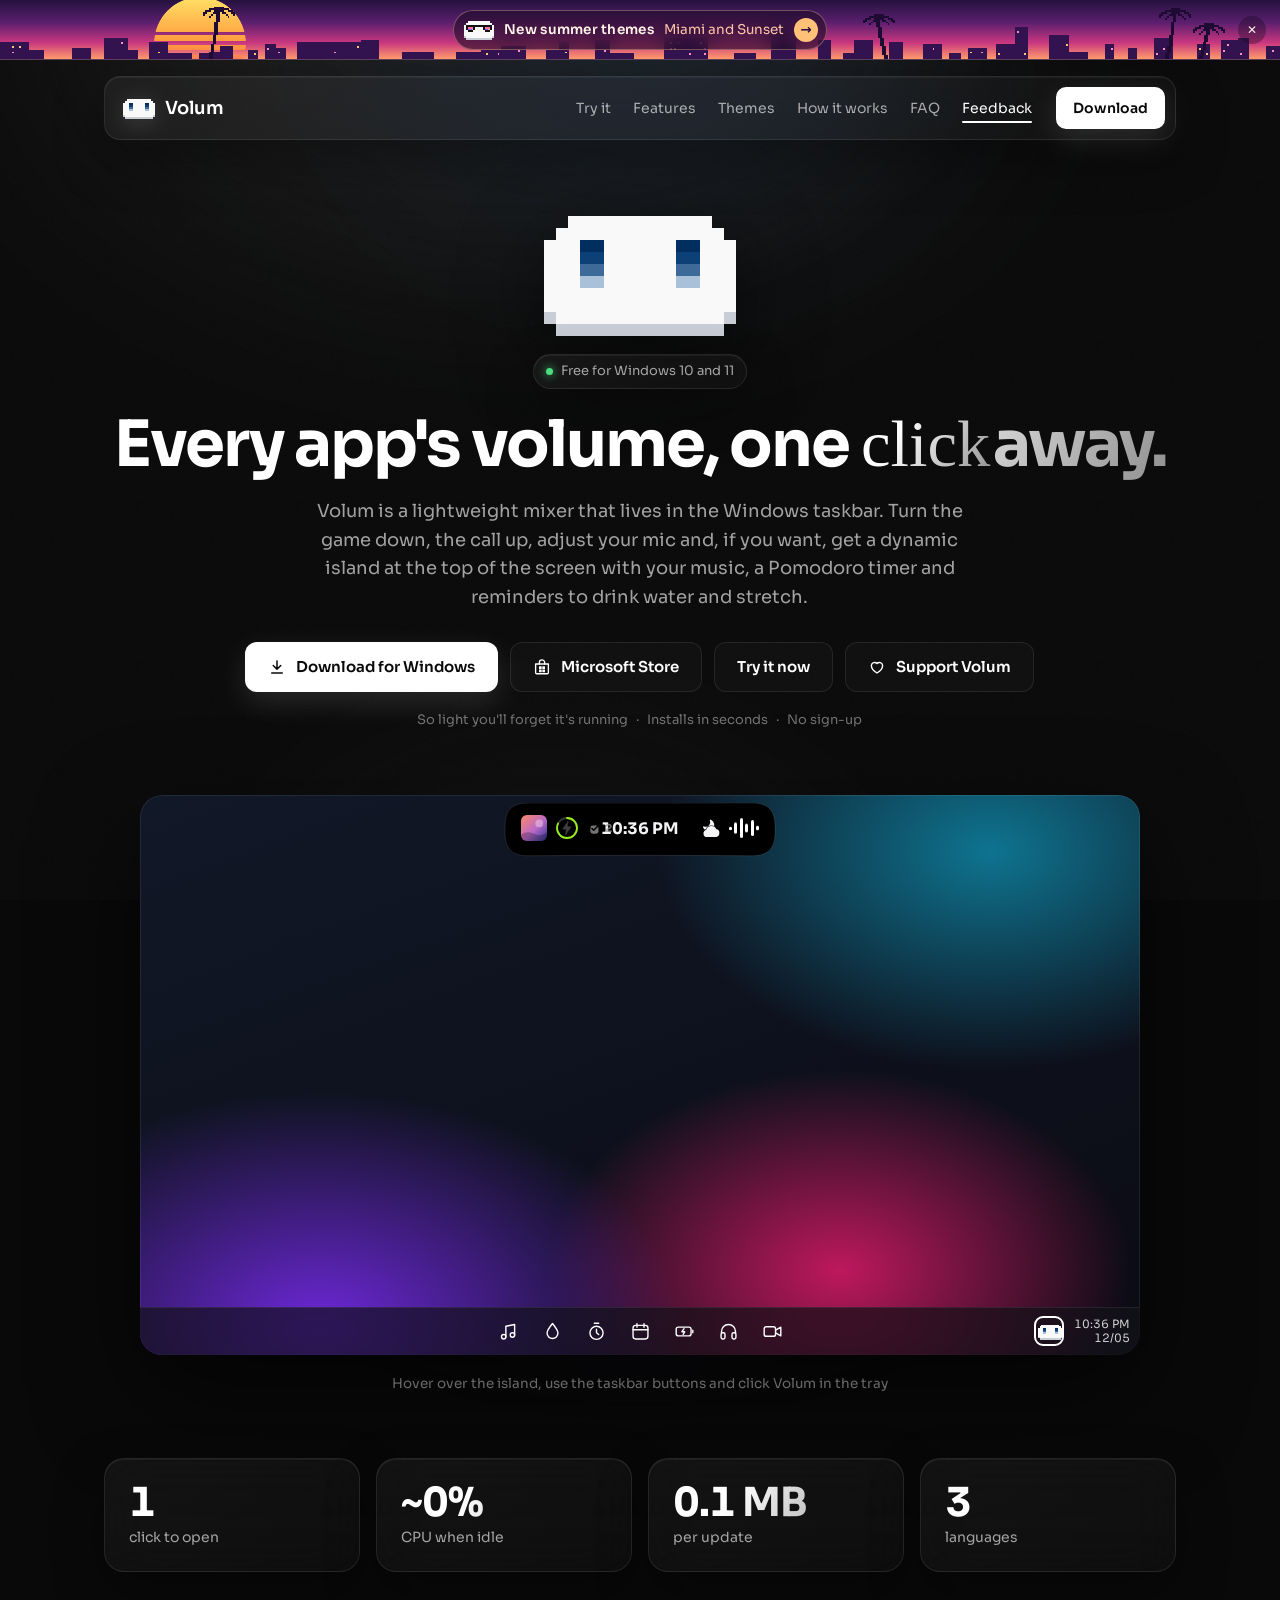
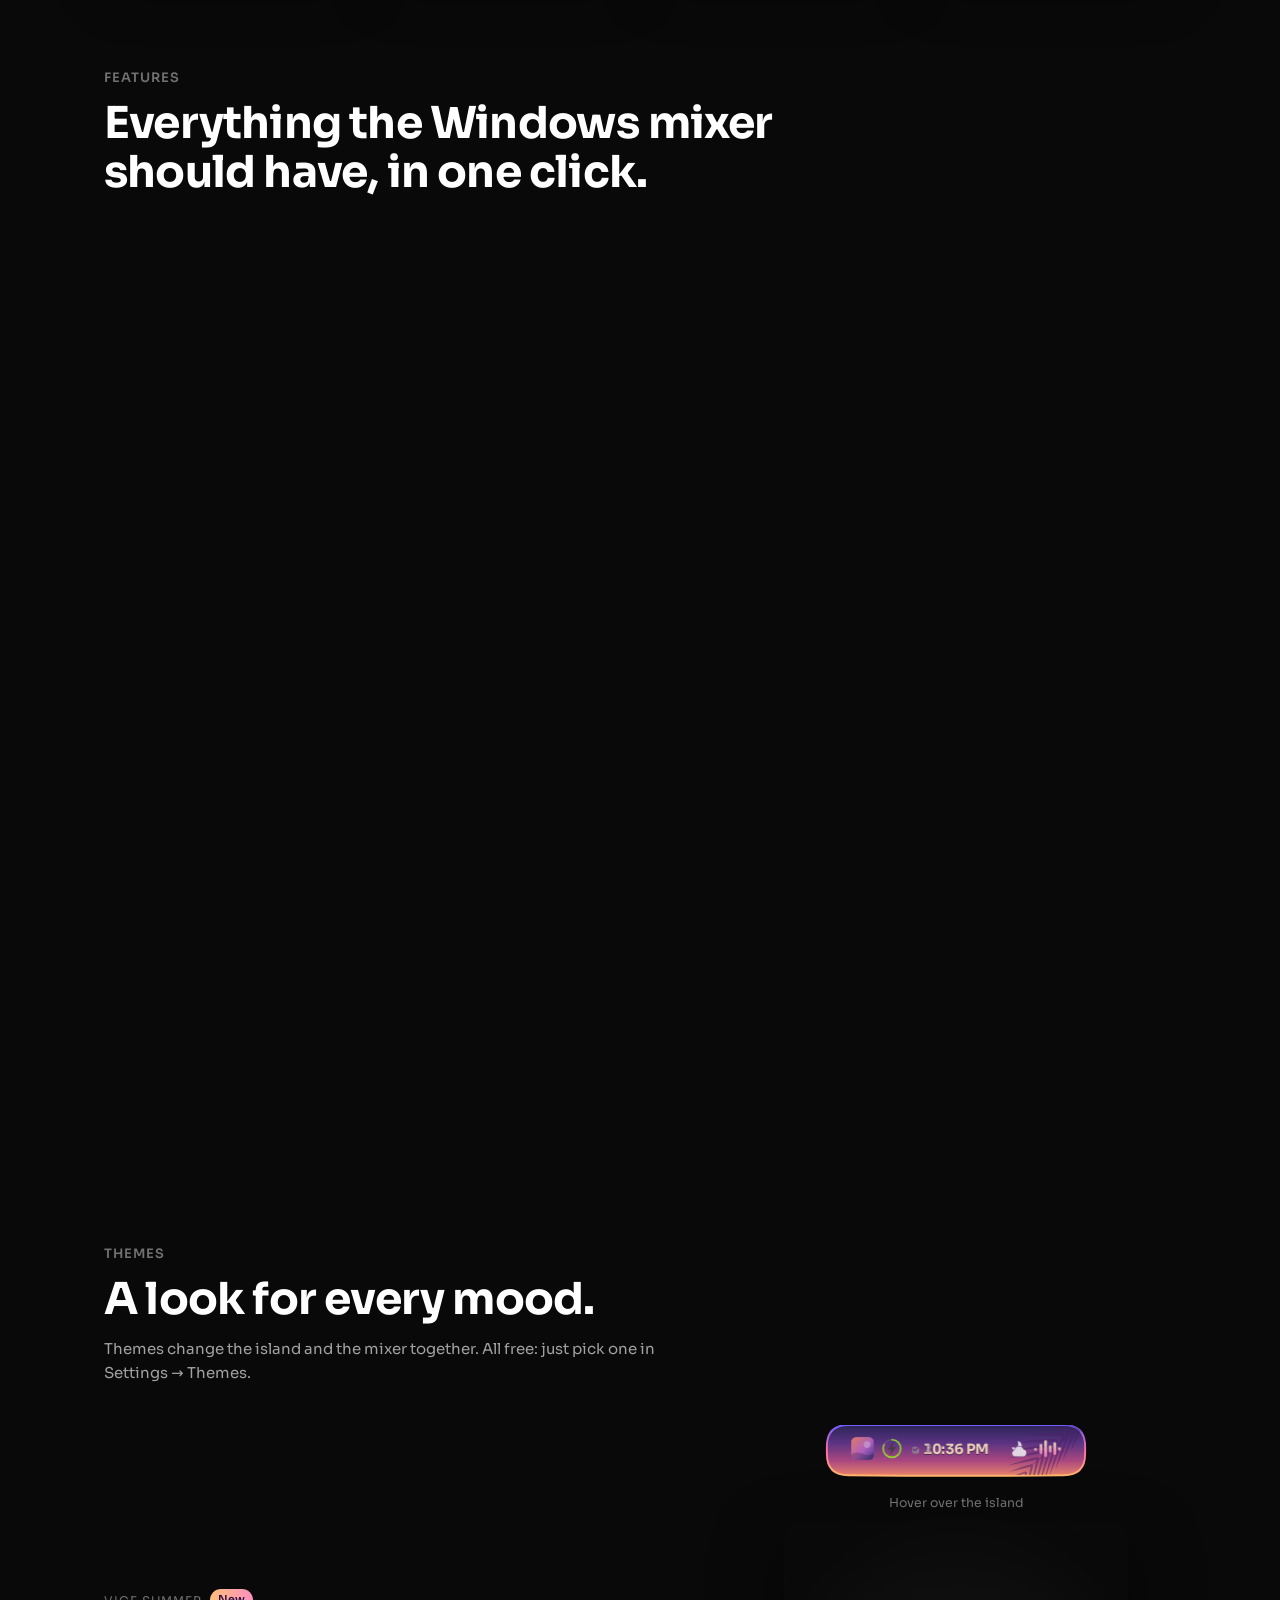
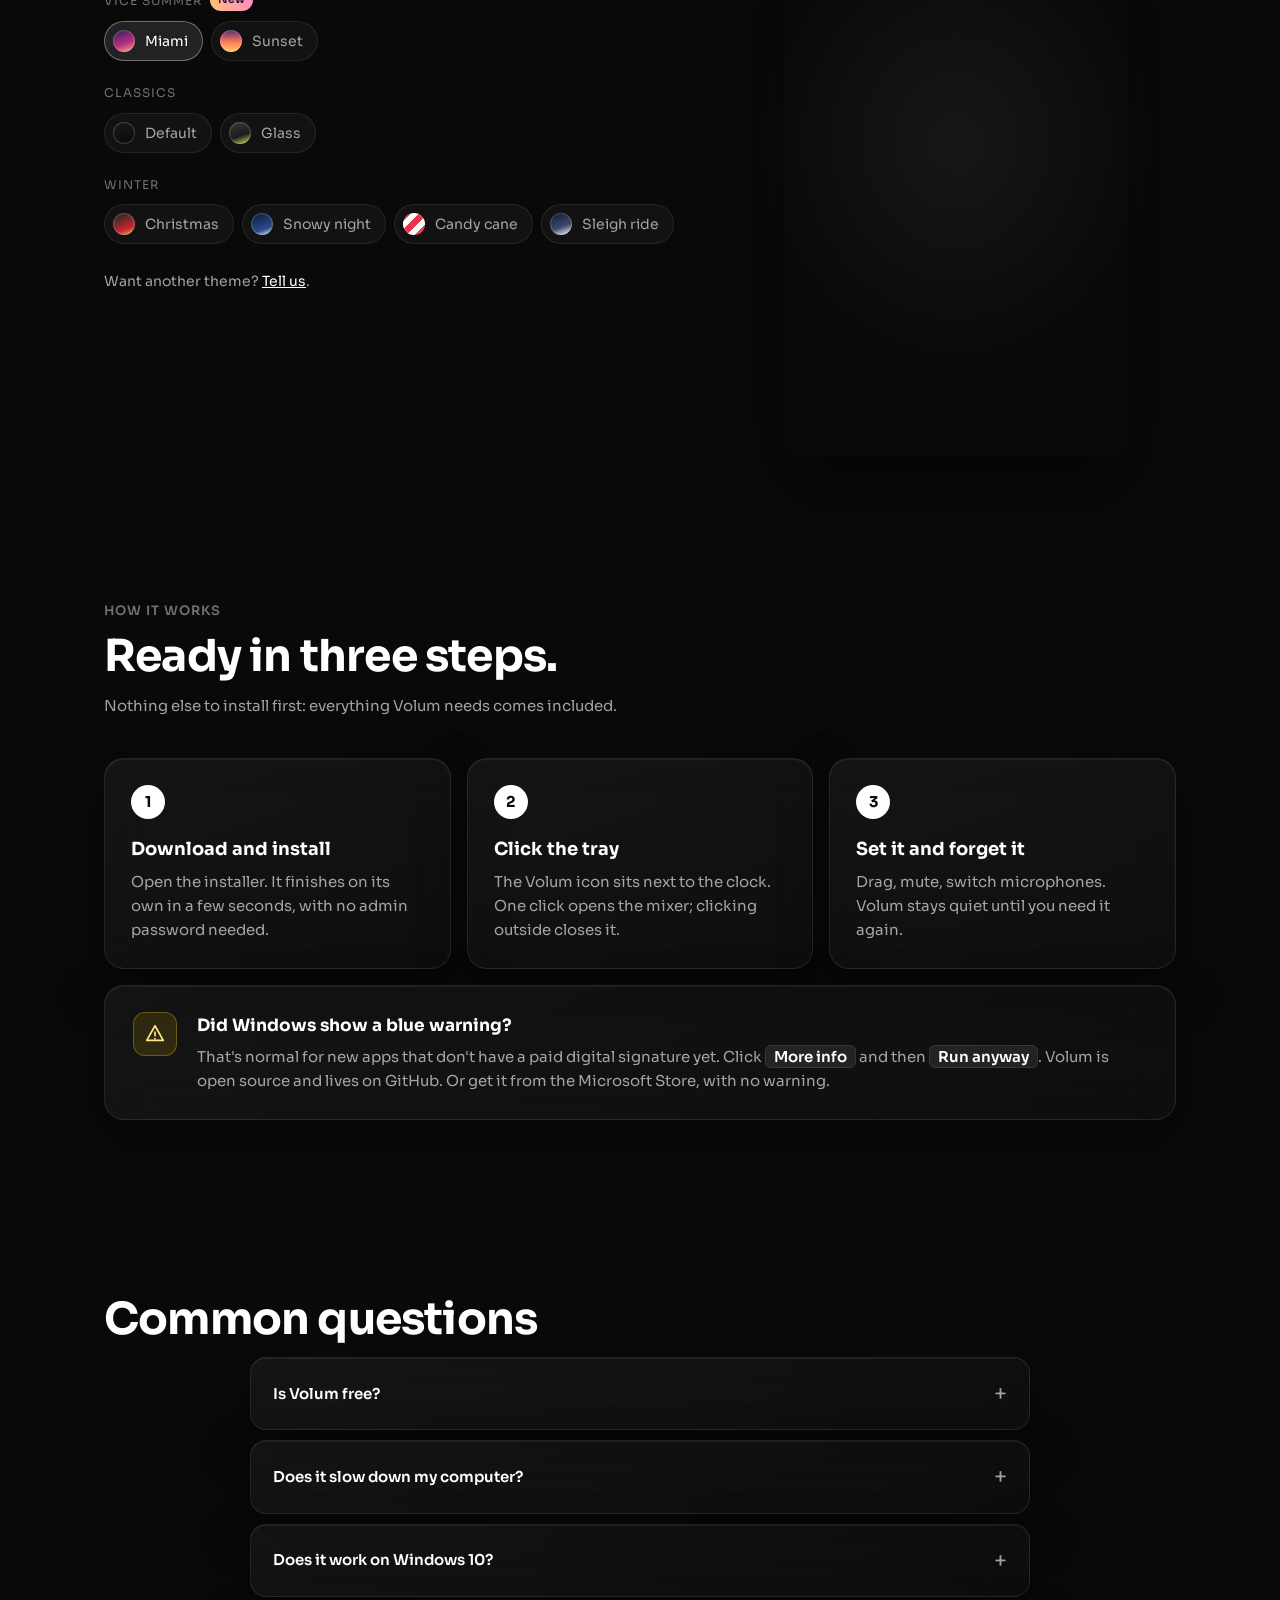
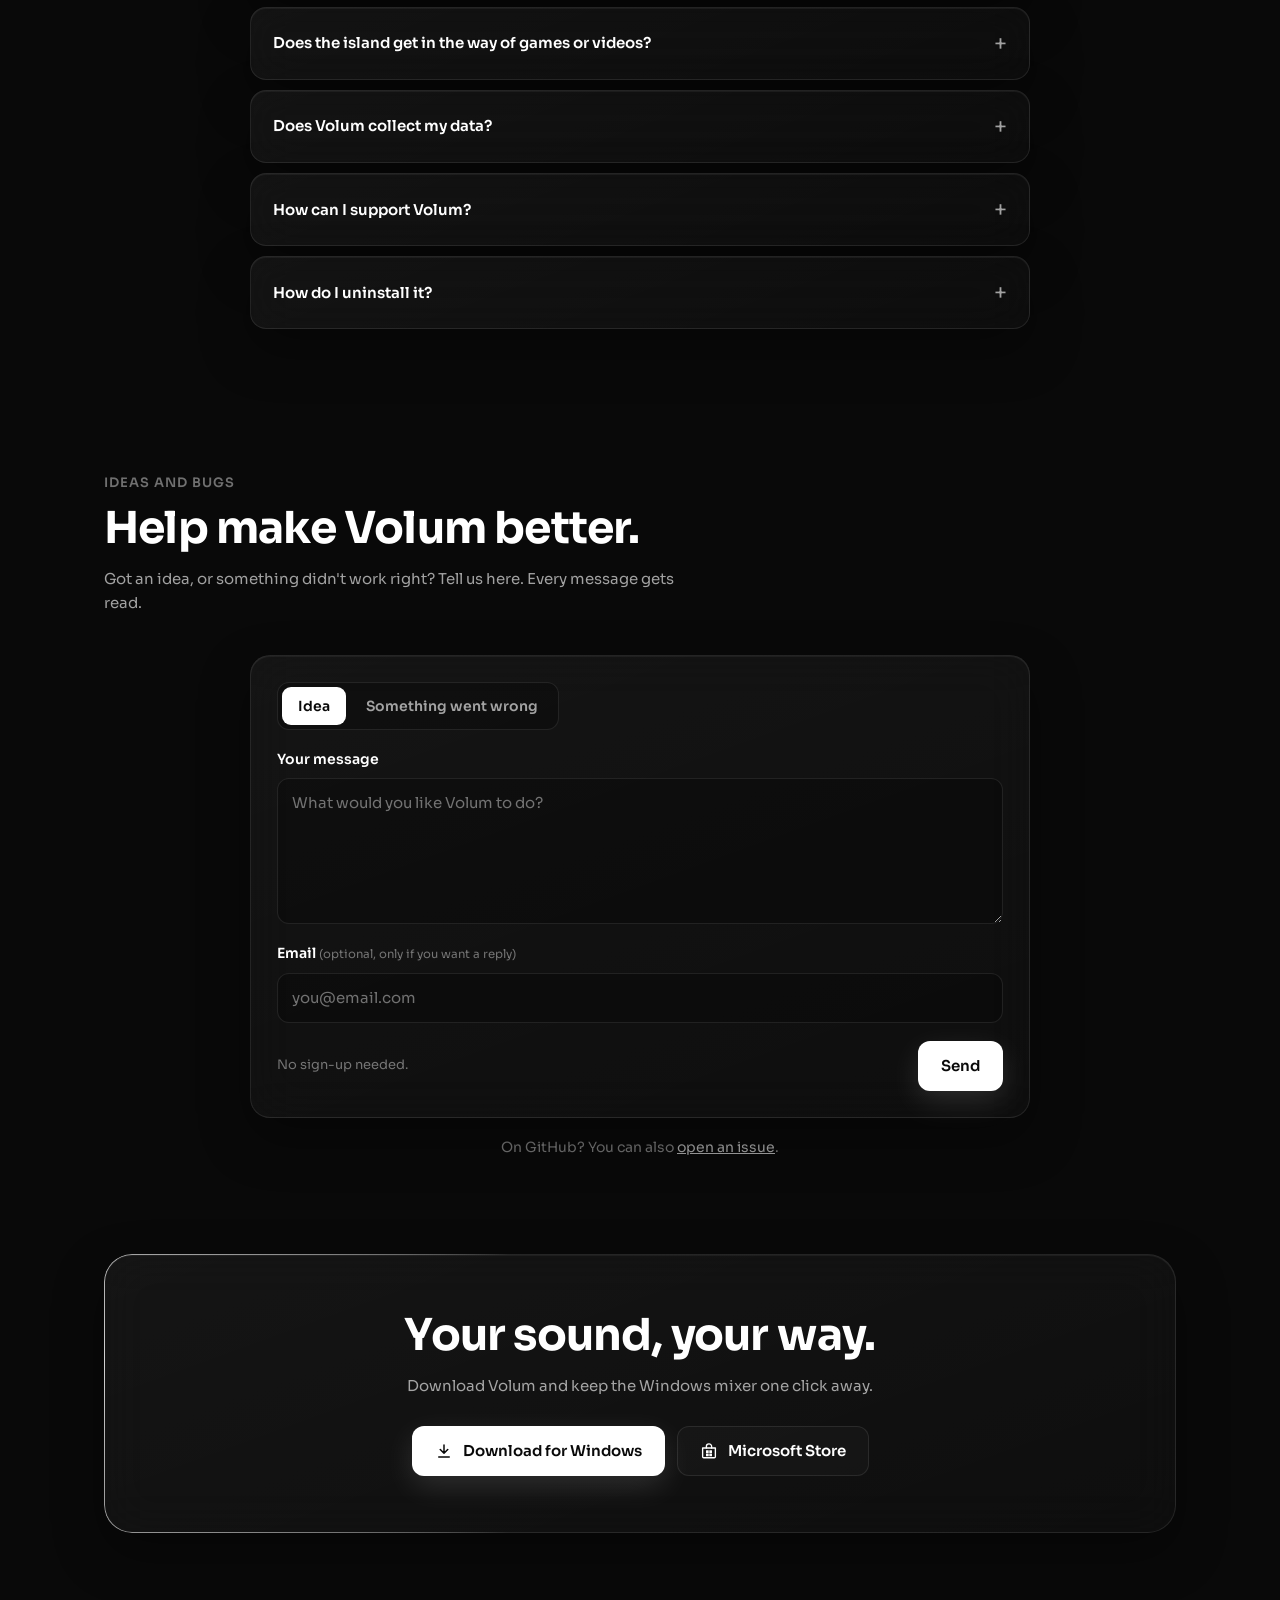
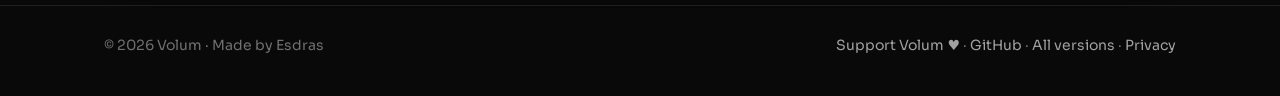
==== commit 5f3c6ec7: "Site: seção de temas com demos ao vivo e faixa de verão - Seção "Temas" com a ilha e o mixer de verd" ====
--- a/site/index.html
+++ b/site/index.html
@@ -23,6 +23,22 @@
 </head>
 <body>
 
+  <!-- Faixa de verão (protótipo): céu dos temas Miami/Pôr do sol, cidade e coqueiros em pixel, sol chapado.
+       Fecha com o ✕ e fica fechada (localStorage; ?summer=1 mostra de novo). Desenho montado no script do fim da página. -->
+  <aside class="summer" id="summer" hidden>
+    <div class="summer-sky" aria-hidden="true">
+      <div class="summer-sun"></div>
+      <div class="summer-city" id="summerCity"></div>
+    </div>
+    <a class="summer-pill" href="#temas" data-goatcounter-click="faixa-verao">
+      <span class="summer-mascot" id="summerMascot" aria-hidden="true"></span>
+      <b>Novos temas de verão</b>
+      <span class="summer-sub">Miami e Pôr do sol</span>
+      <span class="summer-go" aria-hidden="true">→</span>
+    </a>
+    <button class="summer-x" id="summerX" type="button" aria-label="Fechar">✕</button>
+  </aside>
+
   <div class="backdrop" aria-hidden="true">
     <div class="blob b1"></div>
     <div class="blob b2"></div>
@@ -40,6 +56,7 @@
       <nav class="nav-links" aria-label="Seções">
         <a href="#experimente">Experimente</a>
         <a href="#recursos">Recursos</a>
+        <a href="#temas">Temas</a>
         <a href="#como-funciona">Como funciona</a>
         <a href="#perguntas">Perguntas</a>
         <a href="#sugestoes">Sugestões</a>
@@ -177,6 +194,42 @@
     </section>
 
     <!-- ===================== Como funciona ===================== -->
+    <section id="temas">
+      <div class="eyebrow reveal">Temas</div>
+      <h2 class="reveal">Um visual para cada clima.</h2>
+      <p class="section-lead reveal">Os temas mudam a ilha e o mixer juntos. Todos grátis, e é só escolher em Configurações → Temas.</p>
+
+      <div class="themes reveal">
+        <div class="themes-pick">
+          <div class="theme-group">
+            <div class="theme-group-title">Verão Vice <span class="theme-new">Novo</span></div>
+            <button class="theme-chip" type="button" data-theme="miami" style="--sw: linear-gradient(160deg, #2a1a5e, #b8327f 60%, #ffb07a)"><i aria-hidden="true"></i><span>Miami</span></button>
+            <button class="theme-chip" type="button" data-theme="sunset" style="--sw: linear-gradient(180deg, #5a2a6e, #ff7a59 55%, #ffd166)"><i aria-hidden="true"></i><span>Pôr do sol</span></button>
+          </div>
+          <div class="theme-group">
+            <div class="theme-group-title">Clássicos</div>
+            <button class="theme-chip" type="button" data-theme="default" style="--sw: linear-gradient(160deg, #1a1a1a, #090909)"><i aria-hidden="true"></i><span>Padrão</span></button>
+            <button class="theme-chip" type="button" data-theme="glass" style="--sw: linear-gradient(160deg, #3a3a3a, #1c1c1c 60%, #c6f24e)"><i aria-hidden="true"></i><span>Vidro</span></button>
+          </div>
+          <div class="theme-group">
+            <div class="theme-group-title">Inverno</div>
+            <button class="theme-chip" type="button" data-theme="christmas" style="--sw: linear-gradient(160deg, #0f2a1c, #c8262f 70%, #e8c35a)"><i aria-hidden="true"></i><span>Natal</span></button>
+            <button class="theme-chip" type="button" data-theme="snowy" style="--sw: linear-gradient(160deg, #0b1838, #2b4d8a 70%, #e8f0ff)"><i aria-hidden="true"></i><span>Noite de neve</span></button>
+            <button class="theme-chip" type="button" data-theme="candy" style="--sw: repeating-linear-gradient(135deg, #e8344f 0 6px, #fff 6px 12px)"><i aria-hidden="true"></i><span>Bengala</span></button>
+            <button class="theme-chip" type="button" data-theme="sleigh" style="--sw: linear-gradient(160deg, #10162a, #3b4a6b 60%, #ffffff)"><i aria-hidden="true"></i><span>Trenó</span></button>
+          </div>
+          <p class="theme-note">Quer outro tema? <a href="temas.html" data-goatcounter-click="temas-pesquisa">Conte para a gente</a>.</p>
+        </div>
+        <div class="themes-view" id="themesView">
+          <div class="themes-stage" id="themesStage">
+            <iframe class="themes-island" id="themesIsland" title="Ilha do Volum com o tema escolhido" loading="lazy"></iframe>
+            <div class="themes-hint" id="themesHint">Passe o mouse na ilha</div>
+            <iframe class="themes-mixer" id="themesMixer" title="Mixer do Volum com o tema escolhido: mexa nos volumes" loading="lazy"></iframe>
+          </div>
+        </div>
+      </div>
+    </section>
+
     <section id="como-funciona">
       <div class="eyebrow reveal">Como funciona</div>
       <h2 class="reveal">Pronto em três passos.</h2>
@@ -609,6 +662,98 @@
     tickClock();
     setInterval(tickClock, 30000);
 
+    // ---------- Temas: a ilha e o mixer de verdade (as mesmas demos do topo), trocando de tema ao vivo ----------
+    (() => {
+      const stage = document.getElementById('themesStage'), view = document.getElementById('themesView');
+      const isl = document.getElementById('themesIsland'), mix = document.getElementById('themesMixer');
+      const chips = [...document.querySelectorAll('.theme-chip')];
+      if (!stage || !chips.length) return;
+      const lang = new URLSearchParams(location.search).get('lang');
+      let cur = 'miami', loaded = false;
+      const tell = (f, msg) => { try { f.contentWindow.postMessage(msg, '*'); } catch (e) { /* ainda carregando */ } };
+      // carrega as duas demos só quando a seção chega perto da tela (são pesadas)
+      const load = () => {
+        if (loaded) return; loaded = true;
+        const q = '?skin=' + cur + (lang ? '&lang=' + lang : '');
+        isl.src = 'island-demo.html' + q;
+        mix.src = 'demo.html' + q;
+      };
+      new IntersectionObserver((es, o) => { if (es.some((e) => e.isIntersecting)) { load(); o.disconnect(); } }, { rootMargin: '500px' }).observe(view);
+      // o palco é desenhado com 460 px de largura: encolhe junto com a página (zoom), sem cortar a ilha
+      const fit = () => { stage.style.zoom = Math.min(1, view.clientWidth / 460); };
+      new ResizeObserver(fit).observe(view); fit();
+
+      const show = (id) => {
+        chips.forEach((c) => c.classList.toggle('on', c.dataset.theme === id));
+        if (id === cur) return;
+        cur = id;
+        if (!loaded) return load();
+        tell(isl, { volumIsland: true, action: 'skin', skin: id });
+        tell(mix, { volumDemo: true, action: 'skin', skin: id });   // o mixer fecha e abre de novo, com a animação do tema
+        track('tema-' + id);
+      };
+      chips.forEach((c) => c.addEventListener('click', () => show(c.dataset.theme)));
+      chips.find((c) => c.dataset.theme === cur).classList.add('on');
+
+      window.addEventListener('message', (e) => {
+        const m = e.data || {};
+        if (m.volumDemo && e.source === mix.contentWindow) {
+          if (m.type === 'resize') mix.style.height = Math.ceil(m.height) + 'px';
+          if (m.type === 'hide') setTimeout(() => tell(mix, { volumDemo: true, action: 'open' }), 900);   // minimizou: volta sozinho
+          if (m.type === 'feedback') document.getElementById('sugestoes').scrollIntoView({ behavior: 'smooth' });
+        }
+        // segurar a ilha abre o mixer no app; aqui ele já está aberto
+      });
+      // dica some depois que a pessoa passa o mouse na ilha
+      isl.addEventListener('mouseenter', () => stage.classList.add('touched'));
+    })();
+
+    // ---------- Faixa de verão (protótipo) ----------
+    (() => {
+      const bar = document.getElementById('summer');
+      if (!bar) return;
+      let closed = false;
+      try { closed = localStorage.getItem('volum-summer') === '1'; } catch (e) {}
+      if (closed && !/[?&]summer=1/.test(location.search)) return;
+      bar.hidden = false;
+      document.getElementById('summerX').addEventListener('click', () => {
+        bar.classList.add('bye');
+        setTimeout(() => { bar.hidden = true; }, 320);
+        try { localStorage.setItem('volum-summer', '1'); } catch (e) {}
+      });
+      // Mascote de óculos escuros (o mesmo do tema Miami)
+      if (window.Volum && Volum.MASCOT_PX) document.getElementById('summerMascot').innerHTML = Volum.MASCOT_PX;
+      // Cidade em pixel: prédios com janelinhas acesas e coqueiros; sorteio fixo (igual a cada visita)
+      let seed = 7;
+      const rnd = () => (seed = (seed * 16807) % 2147483647) / 2147483647;
+      const W = 960, H = 32;
+      const r = (x, y, w, hh, c) => '<rect x="' + x + '" y="' + y + '" width="' + w + '" height="' + hh + '" fill="' + c + '"/>';
+      let s = '', x = 0;
+      while (x < W) {
+        const w = 5 + Math.floor(rnd() * 9), bh = 3 + Math.floor(rnd() * (rnd() < .15 ? 15 : 9));
+        s += r(x, H - bh, w, bh, '#33134f');
+        for (let wy = H - bh + 2; wy < H - 2; wy += 3)
+          for (let wx = x + 1; wx < x + w - 1; wx += 2)
+            if (rnd() < .16) s += r(wx, wy, 1, 1, rnd() < .5 ? '#ff8fc0' : '#ffc27a');
+        x += w + (rnd() < .55 ? 3 + Math.floor(rnd() * 14) : 0);
+      }
+      // Coqueiro: tronco curvo e folhas caindo para os lados
+      const palm = (px, ph, flip) => {
+        const c = '#1d0b33';
+        let g = '';
+        for (let i = 0; i < ph; i++) g += r(Math.round(px + Math.sin(i / ph * 1.4) * 4 * flip), H - i - 1, 2, 1, c);
+        const tx = Math.round(px + Math.sin(1.4) * 4 * flip) + 1, ty = H - ph;
+        // copa desenhada pixel a pixel (17 de largura, centro no topo do tronco)
+        const CROWN = ['......XXXXX......', '...XXXXXXXXXXX...', '.XXX..XXXXX..XXX.', 'XX...XX.X.XX...XX', 'X...X...X...X...X', '...X.........X...'];
+        let f = '';
+        CROWN.forEach((row, y) => [...row].forEach((ch, x) => { if (ch === 'X') f += r(tx - 8 + x, ty - 2 + y, 1, 1, c); }));
+        return g + '<g class="summer-leaf" style="transform-origin:' + tx + 'px ' + ty + 'px">' + f + '</g>';
+      };
+      for (const [p, ph, fl] of [[28, 24, 1], [44, 18, -1], [250, 26, 1], [610, 22, -1], [760, 25, 1], [778, 17, 1], [925, 23, -1]]) s += palm(p, ph, fl);
+      document.getElementById('summerCity').innerHTML =
+        '<svg viewBox="0 0 ' + W + ' ' + H + '" preserveAspectRatio="xMidYMax slice" shape-rendering="crispEdges">' + s + '</svg>';
+    })();
+
     // ---------- Mascote do Volum (pixel art, o mesmo do app: desenho no shared.js) ----------
     // Topo e bandeja da demo: o mascote animado do app (mascot.css).
     if (window.Volum && Volum.MASCOT_PX) {
--- a/site/site.css
+++ b/site/site.css
@@ -781,3 +781,119 @@
 .support-close { position: absolute; top: 14px; right: 14px; width: 32px; height: 32px; display: grid; place-items: center; border: 0; border-radius: 10px; color: var(--subtext); background: transparent; cursor: pointer; }
 .support-close:hover { color: var(--text); background: var(--glass); }
 .support-close svg { width: 18px; height: 18px; }
+
+
+/* =========================================================
+   Faixa de verão (protótipo, 19/11/2026): céu dos temas Miami e Pôr do sol,
+   sol chapado com cortes, cidade e coqueiros em pixel, mascote de óculos.
+   ========================================================= */
+.summer {
+  position: relative; z-index: 11; height: 60px; overflow: hidden;
+  display: flex; align-items: center; justify-content: center;
+  background: linear-gradient(180deg, #24123f 0%, #5b1f6e 38%, #c8367f 72%, #ff9a6b 100%);
+  border-bottom: 1px solid rgba(255, 190, 150, .25);
+  transition: height .32s ease, opacity .32s;
+  padding: 0 52px;   /* espaço do ✕: a pílula nunca fica por baixo dele */
+}
+.summer.bye { height: 0; opacity: 0; }
+.summer-sky { position: absolute; inset: 0; pointer-events: none; }
+/* Sol chapado: amarelo → laranja → magenta, borda nítida, 3 cortes embaixo */
+.summer-sun {
+  position: absolute; left: 12%; bottom: -30px; width: 92px; height: 92px; border-radius: 50%;
+  background: linear-gradient(180deg, #ffe066 0%, #ff9a3c 50%, #ff4f8b 100%);
+  -webkit-mask: linear-gradient(180deg, #000 0 38%, transparent 38% 41%, #000 41% 48%, transparent 48% 52%, #000 52% 58%, transparent 58% 63%, #000 63%);
+          mask: linear-gradient(180deg, #000 0 38%, transparent 38% 41%, #000 41% 48%, transparent 48% 52%, #000 52% 58%, transparent 58% 63%, #000 63%);
+  animation: summer-sun 1.6s cubic-bezier(.22, .9, .3, 1) both;
+}
+@keyframes summer-sun { from { transform: translateY(-34px); } }
+.summer-city { position: absolute; left: 0; right: 0; bottom: 0; height: 60px; }
+.summer-city svg { width: 100%; height: 100%; display: block; }
+.summer-leaf { animation: summer-sway 4.5s ease-in-out infinite alternate; }
+.summer-leaf:nth-of-type(2n) { animation-duration: 5.3s; animation-delay: -1.2s; }
+@keyframes summer-sway { from { transform: rotate(-5deg); } to { transform: rotate(5deg); } }
+
+.summer-pill {
+  position: relative; max-width: 100%; white-space: nowrap; display: inline-flex; align-items: center; gap: 10px;
+  padding: 7px 8px 7px 10px; border-radius: 999px; text-decoration: none; color: #fff4e8;
+  background: rgba(20, 8, 32, .55); border: 1px solid rgba(255, 200, 160, .35);
+  -webkit-backdrop-filter: blur(10px); backdrop-filter: blur(10px);
+  font-size: 13.5px; transition: background .2s, transform .2s;
+}
+.summer-pill:hover { background: rgba(20, 8, 32, .72); transform: translateY(-1px); }
+.summer-pill b { font-weight: 600; letter-spacing: .02em; }
+.summer-sub { color: #ffc6a8; }
+.summer-mascot { width: 30px; height: 21px; display: inline-flex; }
+.summer-mascot .mascot { width: 100%; height: 100%; }
+.summer-mascot .mascot.px .px-shades { display: inline; }
+.summer-go {
+  width: 24px; height: 24px; border-radius: 50%; display: grid; place-items: center;
+  background: #ffc078; color: #2b1145; font-weight: 700; transition: transform .2s;
+}
+.summer-pill:hover .summer-go { transform: translateX(2px); }
+.summer-x {
+  position: absolute; right: 14px; top: 50%; translate: 0 -50%;
+  width: 28px; height: 28px; border-radius: 50%; border: 0; cursor: pointer;
+  background: rgba(20, 8, 32, .35); color: #fff4e8; font-size: 12px;
+}
+.summer-x:hover { background: rgba(20, 8, 32, .6); }
+@media (max-width: 560px) {
+  .summer-sub { display: none; }
+  .summer-sun { left: 4%; }
+}
+@media (prefers-reduced-motion: reduce) {
+  .summer-sun, .summer-leaf { animation: none; }
+}
+
+
+/* =========================================================
+   Seção Temas (19/11/2026): escolhas à esquerda, print da ilha + mixer à direita
+   ========================================================= */
+.themes {
+  display: grid; grid-template-columns: minmax(0, 1fr) minmax(0, 440px); gap: 48px; align-items: center;
+}
+.themes-pick { display: grid; gap: 22px; align-content: start; }
+.theme-group { display: flex; flex-wrap: wrap; gap: 8px; }
+.theme-group-title {
+  flex-basis: 100%; font-size: 12px; letter-spacing: .08em; text-transform: uppercase; color: var(--muted, #8a8a8a);
+  display: flex; align-items: center; gap: 8px; margin-bottom: 2px;
+}
+.theme-new {
+  text-transform: none; letter-spacing: 0; font-size: 11px; font-weight: 600; color: #2b1145;
+  background: linear-gradient(90deg, #ffc078, #ff8fc0); padding: 2px 8px; border-radius: 999px;
+}
+.theme-chip {
+  display: inline-flex; align-items: center; gap: 10px; cursor: pointer;
+  padding: 8px 14px 8px 8px; border-radius: 999px; font: inherit; font-size: 14px; color: var(--subtext, #bbb);
+  background: rgba(255, 255, 255, .04); border: 1px solid rgba(255, 255, 255, .08);
+  transition: background .2s, border-color .2s, color .2s, transform .2s;
+}
+.theme-chip i { width: 22px; height: 22px; border-radius: 50%; background: var(--sw); box-shadow: inset 0 0 0 1px rgba(255, 255, 255, .18); }
+.theme-chip:hover { color: var(--text, #fff); background: rgba(255, 255, 255, .07); }
+.theme-chip.on { color: var(--text, #fff); background: rgba(255, 255, 255, .1); border-color: rgba(255, 255, 255, .35); }
+.theme-chip:active { transform: scale(.96); }
+.theme-note { margin: 4px 0 0; color: var(--subtext, #bbb); font-size: 14px; }
+.theme-note a { color: var(--text, #fff); }
+.themes-view { position: relative; display: grid; justify-items: center; min-width: 0; }
+.themes-view::before {   /* brilho suave atrás das demos */
+  content: ''; position: absolute; inset: 10% 0; border-radius: 50%;
+  background: radial-gradient(closest-side, rgba(255, 255, 255, .06), transparent); filter: blur(20px); pointer-events: none;
+}
+.themes-stage { position: relative; width: 460px; display: grid; justify-items: center; }
+.themes-island {
+  display: block; width: 460px; height: 230px; border: 0; background: transparent;
+  color-scheme: dark;   /* igual ao da ilha: com esquemas diferentes o navegador pinta o fundo do iframe */
+  position: relative; z-index: 2;   /* aberta, a ilha passa por cima do mixer, como na tela de verdade */
+}
+.themes-hint {
+  position: absolute; top: 72px; left: 50%; translate: -50% 0; z-index: 1;
+  font-size: 13px; color: var(--muted, #8a8a8a); white-space: nowrap; transition: opacity .3s;
+}
+.themes-stage.touched .themes-hint { opacity: 0; }
+.themes-mixer {
+  display: block; width: 360px; height: 560px; border: 0; border-radius: 14px; background: transparent;
+  margin-top: -130px;   /* ilha fechada é baixinha: o mixer sobe para perto dela */
+  box-shadow: 0 30px 70px rgba(0, 0, 0, .5);
+}
+@media (max-width: 860px) {
+  .themes { grid-template-columns: 1fr; gap: 28px; }
+}
